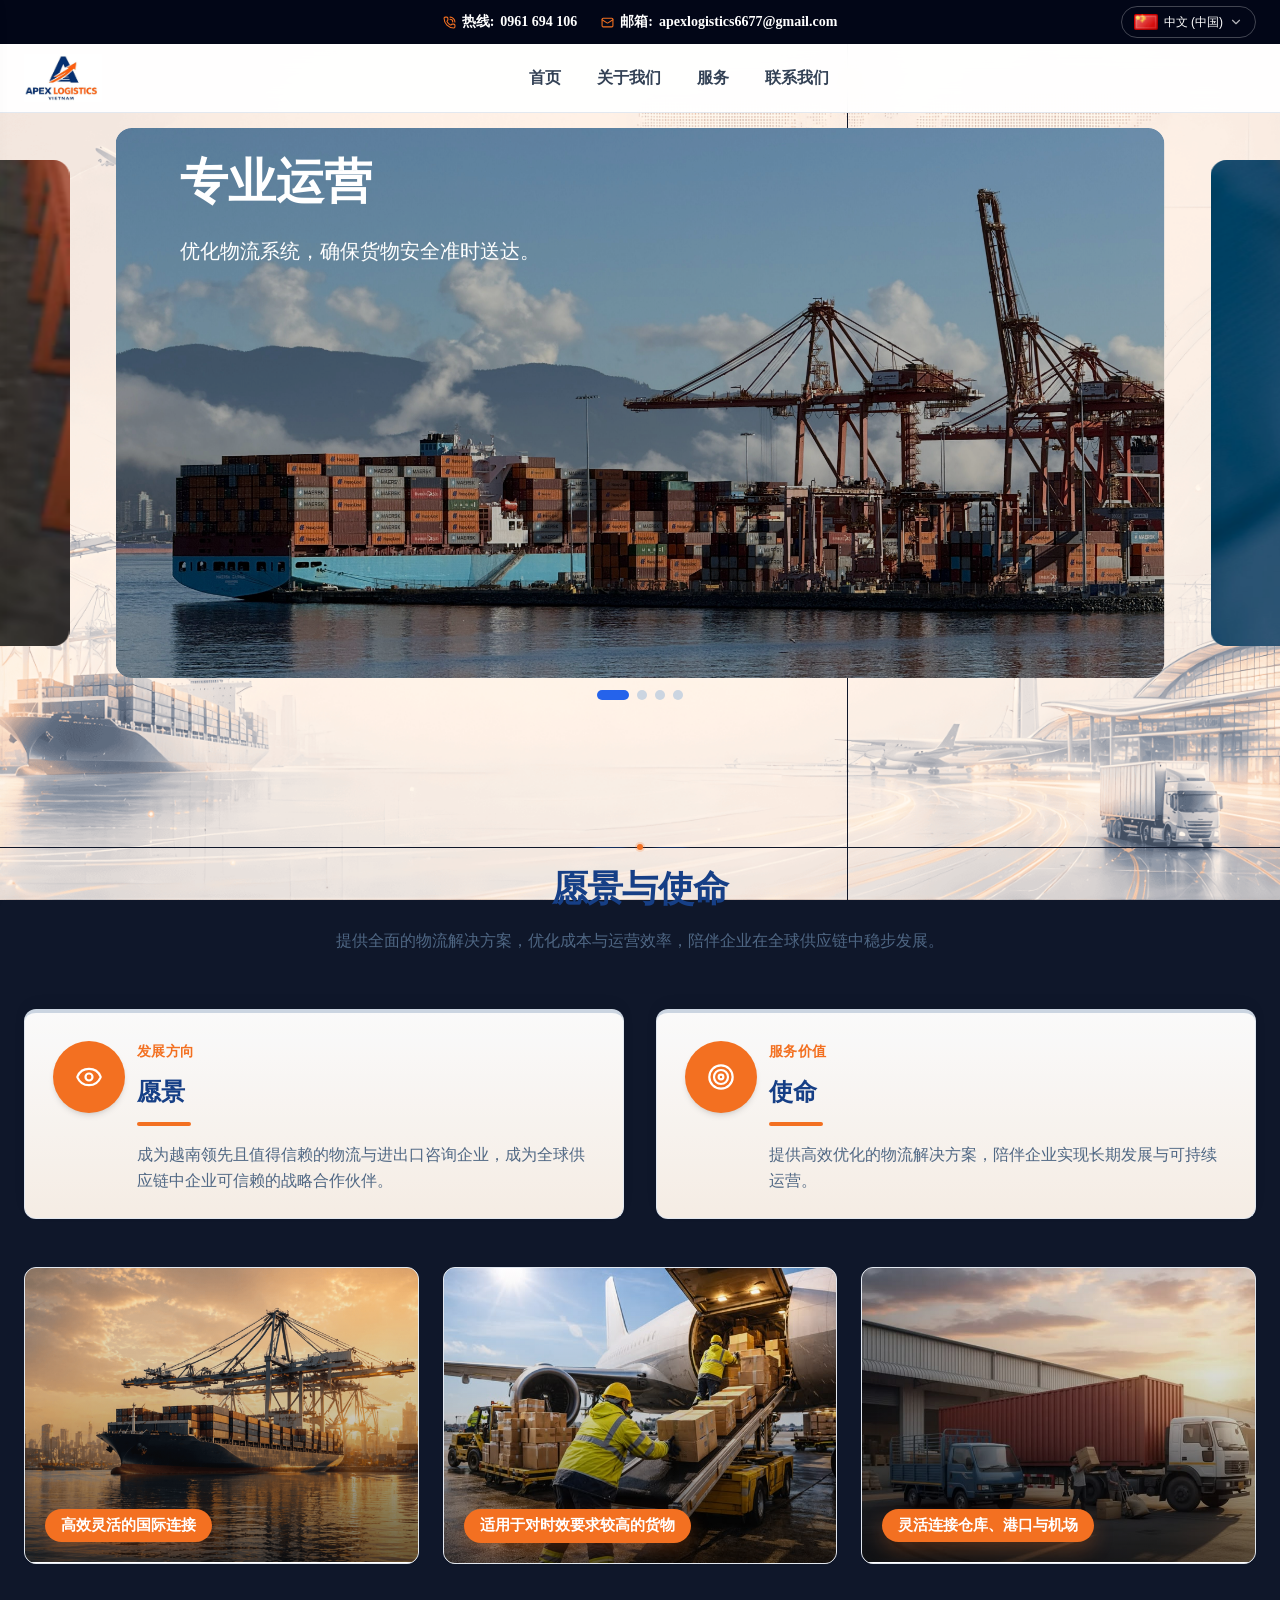
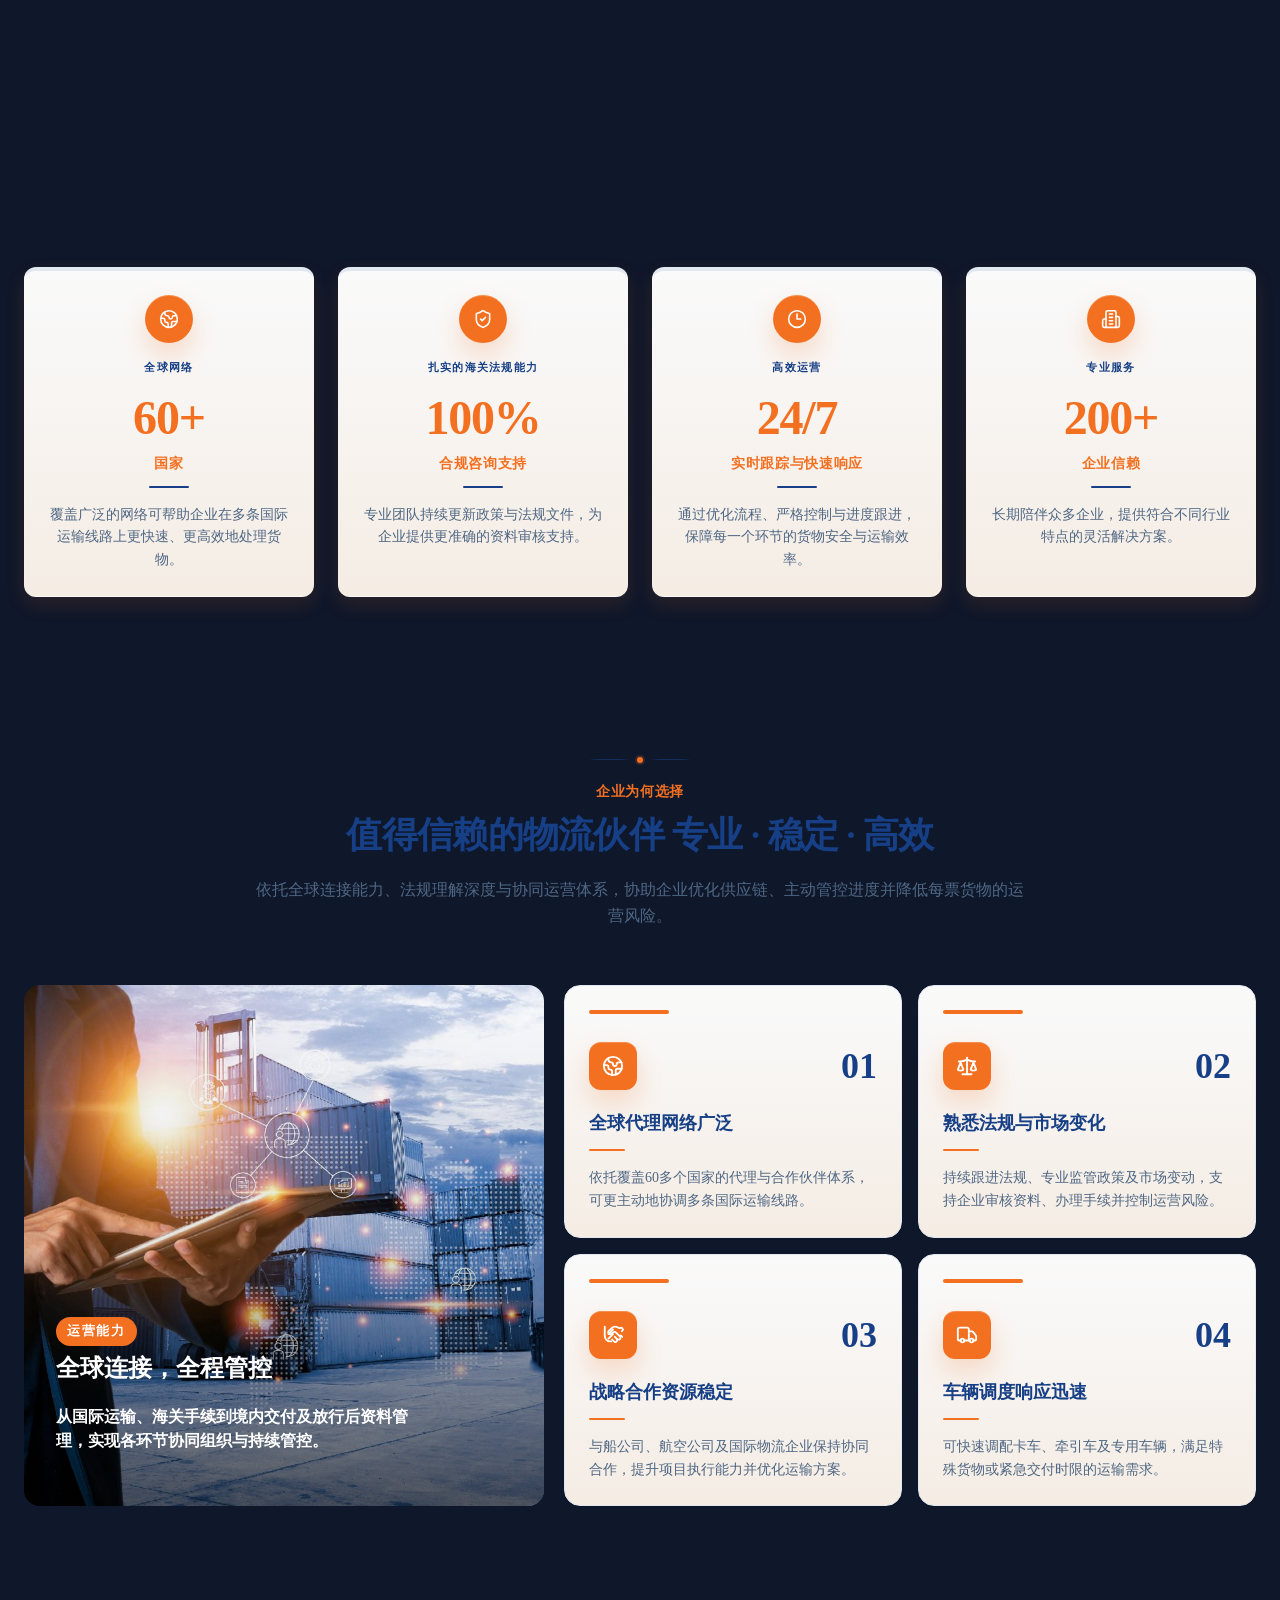
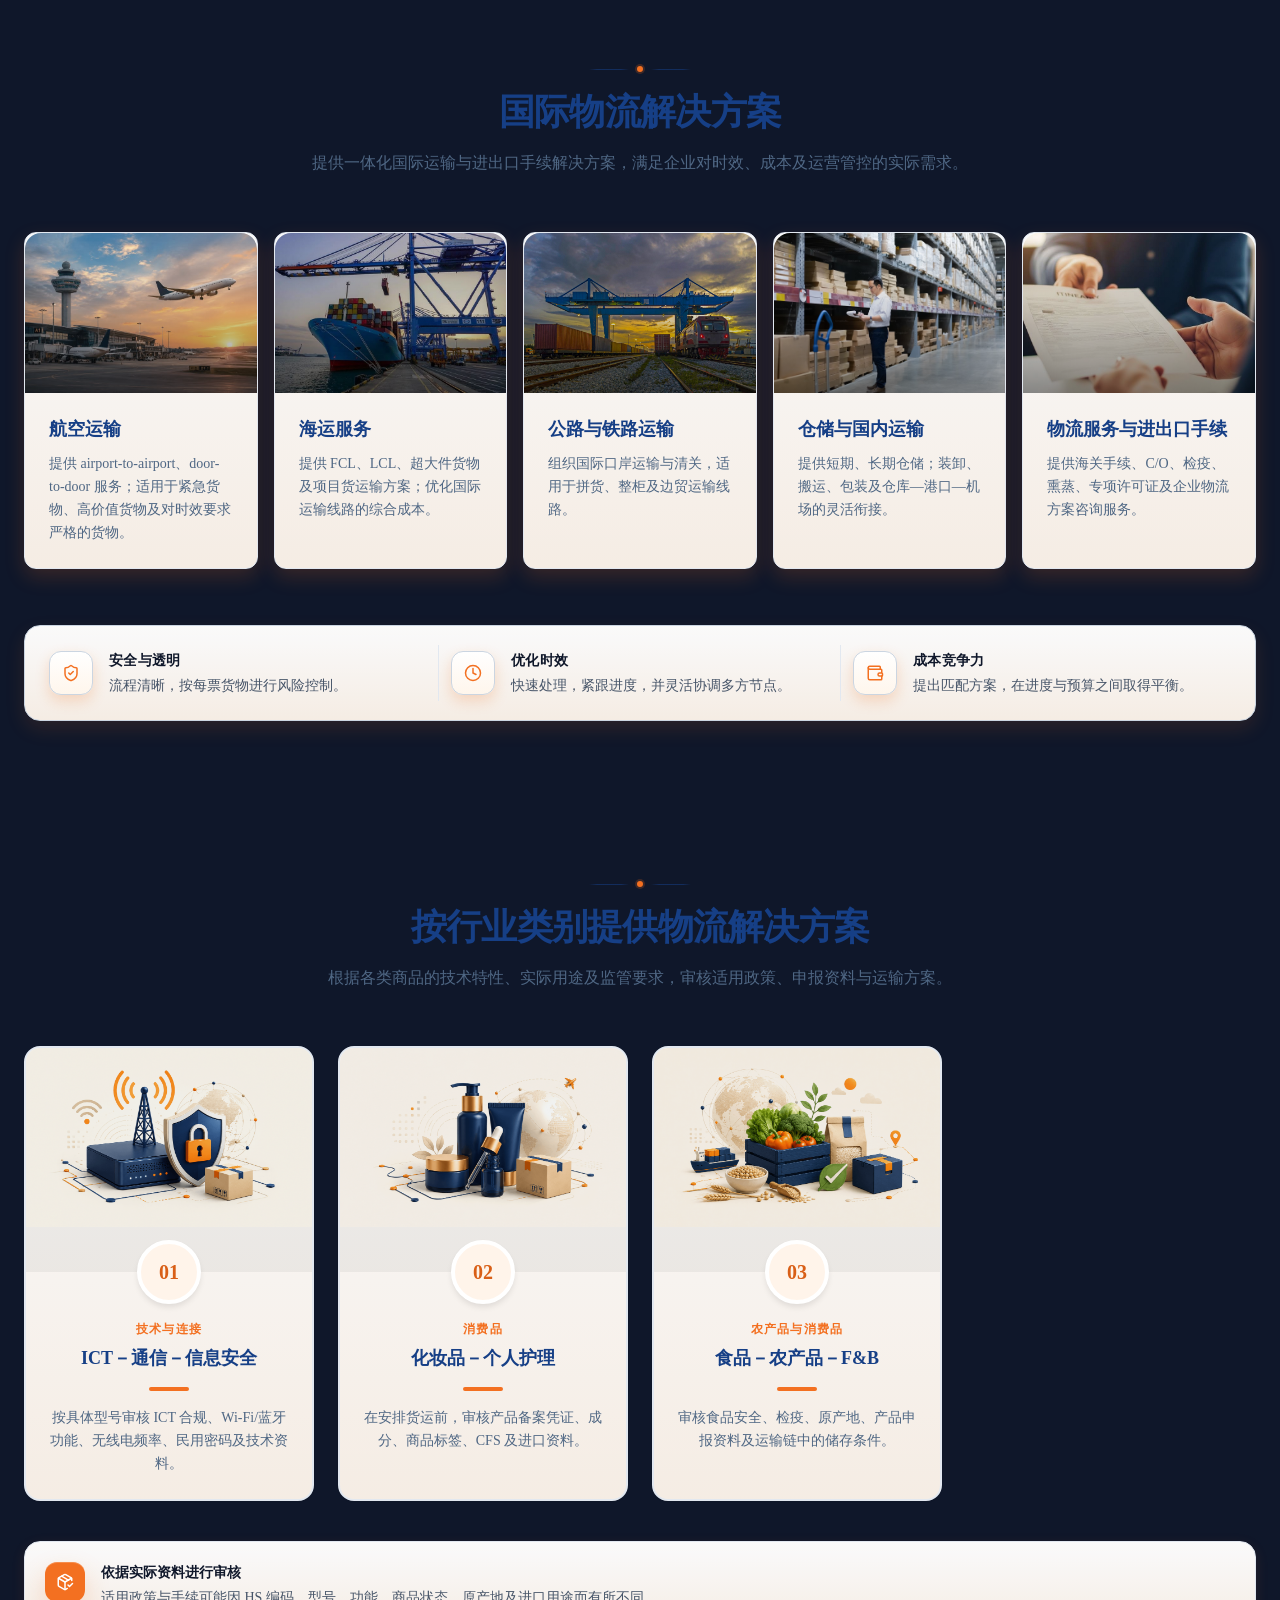
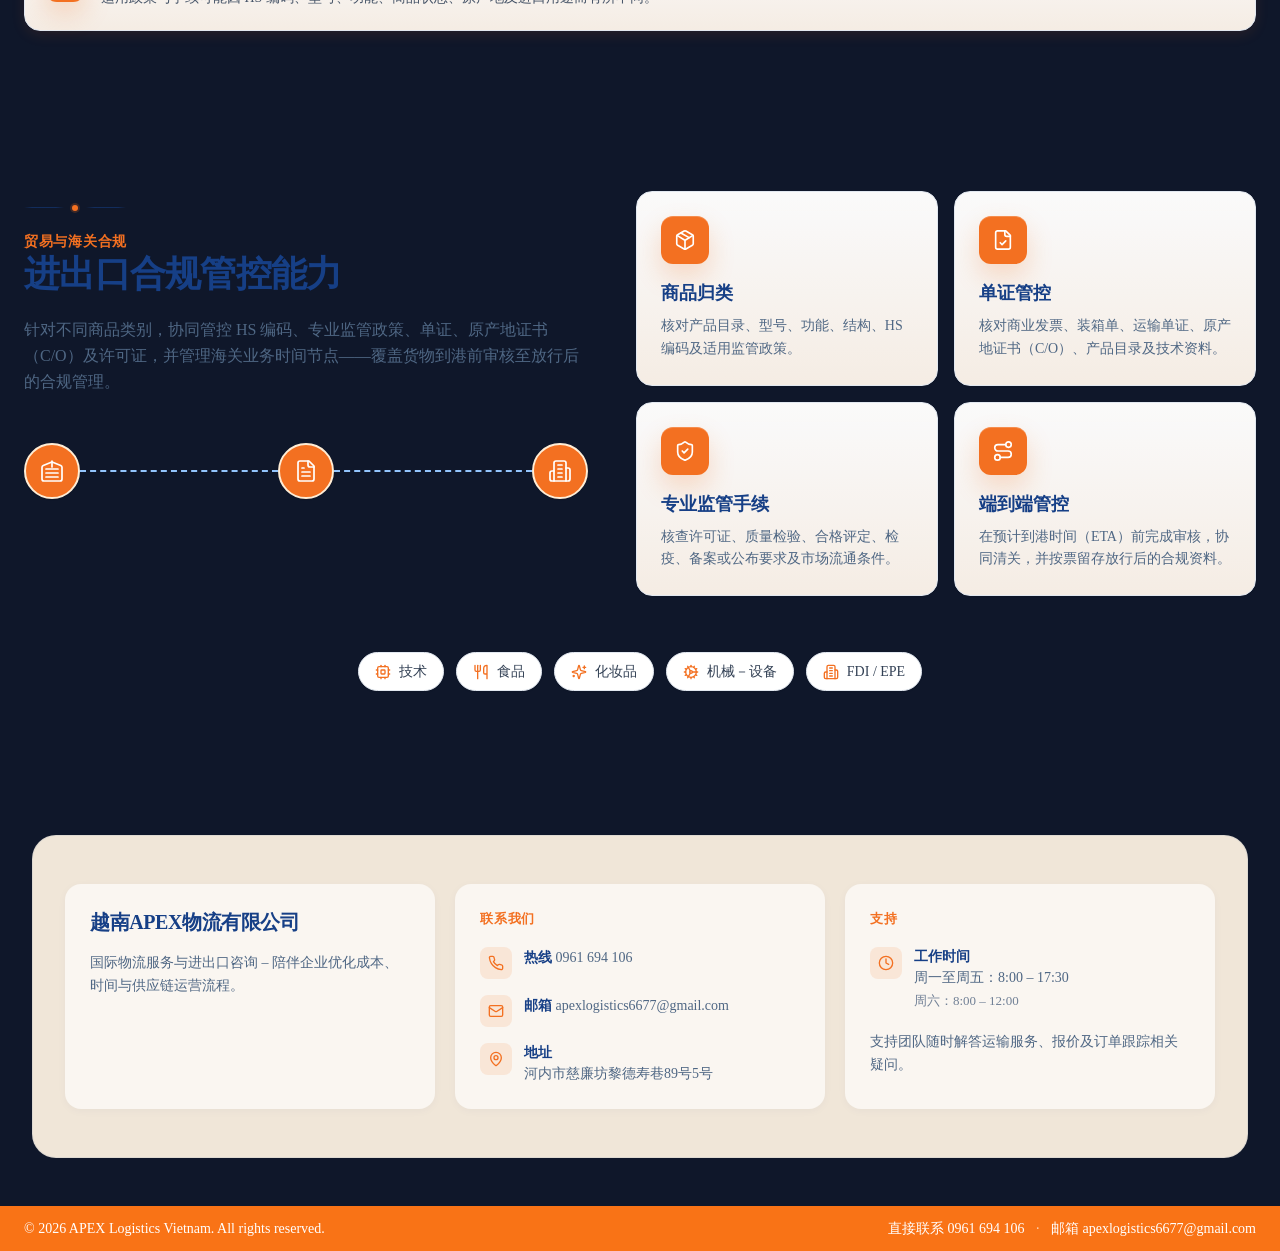
==== zh/index.html @ d86d6b58 "Initial landing page" ====
<!DOCTYPE html>
<html lang="zh-CN">
<head>
    <meta charset="UTF-8">
    <meta name="viewport" content="width=device-width, initial-scale=1.0">

    <title>APEX LOGISTICS VIETNAM – 物流服务与进出口咨询</title>

    <meta name="description" content="APEX LOGISTICS – 越南APEX物流有限公司提供物流解决方案、咨询与支持服务">

    <meta name="robots" content="index, follow" />

    <meta name="keywords" content="APEX LOGISTICS, APEX Logistics Vietnam, 物流公司, 物流服务, 越南物流, 报关服务, 运费咨询, 河内物流">

    <meta name="language" content="Chinese" />
    <meta name="geo.region" content="VN-HN" />

    <!-- URL chính của trang tiếng Trung -->
    <link
        rel="canonical"
        href="https://apexlogvn.com/zh/"
    >

    <link rel="alternate" hreflang="vi" href="https://apexlogvn.com/" />
    <link rel="alternate" hreflang="zh-CN" href="https://apexlogvn.com/zh/" />
    <link rel="alternate" hreflang="x-default" href="https://apexlogvn.com/" />
    

    <meta property="og:type" content="website" />
    <meta property="og:locale" content="zh_CN" />
    <meta property="og:site_name" content="APEX LOGISTICS" />
    <meta property="og:title" content="APEX LOGISTICS | 越南物流公司" />
    <meta property="og:description" content="APEX LOGISTICS – 为企业提供物流解决方案与服务。" />
    <meta
        property="og:url"
        content="https://apexlogvn.com/zh/"
    >

    <meta name="author" content="越南APEX物流有限公司" />

    <link rel="icon" type="image/png" sizes="32x32" href="../images/favicon-32x32.png" />

    <link rel="stylesheet" href="../css/style.css">
    <link rel="stylesheet" href="../css/header.css">
    <link rel="stylesheet" href="../css/banner.css">
    <link rel="stylesheet" href="../css/vision-mission.css">
    <link rel="stylesheet" href="../css/stats.css">
    <link rel="stylesheet" href="../css/about.css">
    <link rel="stylesheet" href="../css/services.css">
    <link rel="stylesheet" href="../css/industries.css">
    <link rel="stylesheet" href="../css/compliance.css">
    <link rel="stylesheet" href="../css/contact.css">
    <link rel="stylesheet" href="../css/footer.css">
</head>

<body>
    <header id="site-header">
        <!-- Top bar -->
        <div class="topbar">
            <div class="container topbar-inner">
                <div class="contact-info">
                    <!-- Hotline -->
                    <p class="contact-item">
                        <svg xmlns="http://www.w3.org/2000/svg" width="24" height="24" viewBox="0 0 24 24" fill="none" stroke="currentColor" stroke-width="2" stroke-linecap="round" stroke-linejoin="round" class="lucide lucide-phone-call"><path d="M13 2a9 9 0 0 1 9 9"/><path d="M13 6a5 5 0 0 1 5 5"/><path d="M13.832 16.568a1 1 0 0 0 1.213-.303l.355-.465A2 2 0 0 1 17 15h3a2 2 0 0 1 2 2v3a2 2 0 0 1-2 2A18 18 0 0 1 2 4a2 2 0 0 1 2-2h3a2 2 0 0 1 2 2v3a2 2 0 0 1-.8 1.6l-.468.351a1 1 0 0 0-.292 1.233 14 14 0 0 0 6.392 6.384"/></svg>
                        <span class="contact-label">热线:</span>
                        <span class="contact-label">0961 694 106</span>
                    </p>

                    <!-- Email -->
                    <p class="contact-item">
                        <svg xmlns="http://www.w3.org/2000/svg" width="24" height="24" viewBox="0 0 24 24" fill="none" stroke="currentColor" stroke-width="2" stroke-linecap="round" stroke-linejoin="round" class="lucide lucide-mail"><path d="m22 7-8.991 5.727a2 2 0 0 1-2.009 0L2 7"/><rect x="2" y="4" width="20" height="16" rx="2"/></svg>
                        <span class="contact-label">邮箱:</span>
                        <span class="contact-label">apexlogistics6677@gmail.com</span>
                    </p>
                </div>

                <!-- Language switch dropdown -->
                <div class="language-dropdown" id="languageDropdown">
                    <button type="button" class="language-trigger" id="languageTrigger" aria-label="选择语言" aria-haspopup="listbox" aria-expanded="false">
                        <img src="../images/icons/cn.png" alt="中文 (中国)" class="language-flag" id="currentLanguageFlag">
                        <span class="language-current-label" id="currentLanguageLabel">中文 (中国)</span>
                        <svg xmlns="http://www.w3.org/2000/svg" width="24" height="24" viewBox="0 0 24 24" fill="none" stroke="currentColor" stroke-width="2" stroke-linecap="round" stroke-linejoin="round" class="lucide lucide-chevron-down"><path d="m6 9 6 6 6-6"/></svg>
                    </button>

                    <div class="language-menu" id="languageMenu" role="listbox" aria-label="语言列表">
                        <!-- Vietnamese -->
                        <button type="button" class="language-option" data-language="vi" data-label="Tiếng Việt" data-flag="../images/icons/vn.png" role="option" aria-selected="false" onclick="window.location.href='../'">
                            <img src="../images/icons/vn.png" alt="Tiếng Việt" class="language-flag">
                            <span class="language-option-label">Tiếng Việt</span>
                            <svg class="language-check" xmlns="http://www.w3.org/2000/svg" width="24" height="24" viewBox="0 0 24 24" fill="none" stroke="currentColor" stroke-width="2" stroke-linecap="round" stroke-linejoin="round" class="lucide lucide-check"><path d="M20 6 9 17l-5-5"/></svg>
                        </button>

                        <!-- Chinese -->
                        <button type="button" class="language-option active" data-language="zh" data-label="中文 (中国)" data-flag="../images/icons/cn.png" role="option" aria-selected="true">
                            <img src="../images/icons/cn.png" alt="中文 (中国)" class="language-flag">
                            <span class="language-option-label">中文 (中国)</span>
                            <svg class="language-check" xmlns="http://www.w3.org/2000/svg" width="24" height="24" viewBox="0 0 24 24" fill="none" stroke="currentColor" stroke-width="2" stroke-linecap="round" stroke-linejoin="round" class="lucide lucide-check"><path d="M20 6 9 17l-5-5"/></svg>
                        </button>
                    </div>
                </div>
            </div>
        </div>

        <!-- Navbar -->
        <div class="navbar">
            <div class="container navbar-inner">
                <div class="logo-wrap">
                    <a href="#home" class="site-logo" title="越南APEX物流有限公司" rel="home" aria-label="APEX Logistics Vietnam 首页">
                        <img src="../images/logo.jpg" alt="APEX Logistics Vietnam" class="site-logo-img" width="160" height="48" />
                    </a>
                </div>

                <button class="mobile-menu-button" id="mobileMenuButton" type="button" aria-label="打开菜单" aria-expanded="false" aria-controls="mobileMenu">
                    <span class="menu-icon is-visible">
                        <svg xmlns="http://www.w3.org/2000/svg" width="24" height="24" viewBox="0 0 24 24" fill="none" stroke="currentColor" stroke-width="2" stroke-linecap="round" stroke-linejoin="round" class="lucide lucide-menu"><path d="M4 5h16"/><path d="M4 12h16"/><path d="M4 19h16"/></svg>
                    </span>
                    <span class="close-icon">
                        <svg xmlns="http://www.w3.org/2000/svg" width="24" height="24" viewBox="0 0 24 24" fill="none" stroke="currentColor" stroke-width="2" stroke-linecap="round" stroke-linejoin="round" class="lucide lucide-x"><path d="M18 6 6 18"/><path d="m6 6 12 12"/></svg>
                    </span>
                </button>

                <nav class="desktop-nav">
                    <a href="#banner">首页</a>
                    <a href="#about">关于我们</a>
                    <a href="#services">服务</a>
                    <a href="#contact">联系我们</a>
                </nav>
            </div>
        </div>

        <!-- Mobile menu -->
        <aside id="mobileMenu" class="mobile-menu" aria-label="导航菜单">
            <div class="mobile-menu-header">
                <h2>越南APEX物流有限公司</h2>
            </div>
            <nav class="mobile-navigation" aria-label="主导航">
                <a href="#home" class="mobile-nav-link active"><span>首页</span></a>
                <a href="#about" class="mobile-nav-link"><span>关于我们</span></a>
                <a href="#services" class="mobile-nav-link"><span>服务</span></a>
                <a href="#contact" class="mobile-nav-link"><span>联系我们</span></a>
            </nav>
            <div class="mobile-menu-email">
                <p>
                    <svg xmlns="http://www.w3.org/2000/svg" width="24" height="24" viewBox="0 0 24 24" fill="none" stroke="currentColor" stroke-width="2" stroke-linecap="round" stroke-linejoin="round" class="lucide lucide-mail"><path d="m22 7-8.991 5.727a2 2 0 0 1-2.009 0L2 7"/><rect x="2" y="4" width="20" height="16" rx="2"/></svg>
                </p>
                <span>邮箱: </span>
                <span>apexlogistics6677@gmail.com</span>
            </div>
        </aside>
        <div id="mobileMenuBackdrop" class="mobile-menu-backdrop" aria-hidden="true"></div>
    </header>

    <main>
        <!-- Banner -->
        <section id="banner" class="banner" aria-label="主横幅">
            <div class="banner__mobile">
                <div class="banner__mobile-track">
                    <div class="banner__mobile-slide is-active" data-index="0">
                        <img src="../images/banner-1.jpg" alt="专业运营" width="1600" height="900" loading="eager" decoding="async" draggable="false" />
                        <div class="banner__overlay"></div>
                        <div class="banner__content">
                            <h1>专业运营</h1>
                            <p>优化物流系统，确保货物安全准时送达。</p>
                        </div>
                    </div>
                    <div class="banner__mobile-slide" data-index="1">
                        <img src="../images/banner-2.jpg" alt="高精度" width="1600" height="900" loading="lazy" decoding="async" draggable="false" />
                        <div class="banner__overlay"></div>
                        <div class="banner__content">
                            <h1>高精度</h1>
                            <p>实时跟踪，严格控制每个环节，最大限度减少差错。</p>
                        </div>
                    </div>
                    <div class="banner__mobile-slide" data-index="2">
                        <img src="../images/banner-3.jpg" alt="高效协同" width="1600" height="900" loading="lazy" decoding="async" draggable="false" />
                        <div class="banner__overlay"></div>
                        <div class="banner__content">
                            <h1>高效协同</h1>
                            <p>全球各部门、合作伙伴与客户无缝连接。</p>
                        </div>
                    </div>
                    <div class="banner__mobile-slide" data-index="3">
                        <img src="../images/banner-4.png" alt="值得信赖的合作伙伴" width="1600" height="900" loading="lazy" decoding="async" draggable="false" />
                        <div class="banner__overlay"></div>
                        <div class="banner__content">
                            <h1>值得信赖的合作伙伴</h1>
                            <p>以透明和服务质量为基础，建立长期合作关系。</p>
                        </div>
                    </div>
                </div>
            </div>

            <div class="banner__desktop">
                <div class="banner__desktop-track" id="bannerDesktopTrack">
                    <div class="banner__desktop-slide" data-index="0">
                        <div class="banner__desktop-inner">
                            <div class="banner__desktop-img-wrap">
                                <img src="../images/banner-1.jpg" alt="专业运营" width="1600" height="900" loading="eager" decoding="async" draggable="false" />
                            </div>
                            <div class="banner__desktop-overlay"></div>
                            <div class="banner__desktop-content">
                                <h1>专业运营</h1>
                                <p>优化物流系统，确保货物安全准时送达。</p>
                            </div>
                        </div>
                    </div>
                    <div class="banner__desktop-slide" data-index="1">
                        <div class="banner__desktop-inner">
                            <div class="banner__desktop-img-wrap">
                                <img src="../images/banner-2.jpg" alt="高精度" width="1600" height="900" loading="lazy" decoding="async" draggable="false" />
                            </div>
                            <div class="banner__desktop-overlay"></div>
                            <div class="banner__desktop-content">
                                <h1>高精度</h1>
                                <p>实时跟踪，严格控制每个环节，最大限度减少差错。</p>
                            </div>
                        </div>
                    </div>
                    <div class="banner__desktop-slide" data-index="2">
                        <div class="banner__desktop-inner">
                            <div class="banner__desktop-img-wrap">
                                <img src="../images/banner-3.jpg" alt="高效协同" width="1600" height="900" loading="lazy" decoding="async" draggable="false" />
                            </div>
                            <div class="banner__desktop-overlay"></div>
                            <div class="banner__desktop-content">
                                <h1>高效协同</h1>
                                <p>全球各部门、合作伙伴与客户无缝连接。</p>
                            </div>
                        </div>
                    </div>
                    <div class="banner__desktop-slide" data-index="3">
                        <div class="banner__desktop-inner">
                            <div class="banner__desktop-img-wrap">
                                <img src="../images/banner-4.png" alt="值得信赖的合作伙伴" width="1600" height="900" loading="lazy" decoding="async" draggable="false" />
                            </div>
                            <div class="banner__desktop-overlay"></div>
                            <div class="banner__desktop-content">
                                <h1>值得信赖的合作伙伴</h1>
                                <p>以透明和服务质量为基础，建立长期合作关系。</p>
                            </div>
                        </div>
                    </div>
                </div>
            </div>

            <div class="banner__dots" role="tablist" aria-label="幻灯片导航">
                <button type="button" class="banner__dot is-active" data-index="0" aria-label="Slide 1" aria-selected="true"></button>
                <button type="button" class="banner__dot" data-index="1" aria-label="Slide 2" aria-selected="false"></button>
                <button type="button" class="banner__dot" data-index="2" aria-label="Slide 3" aria-selected="false"></button>
                <button type="button" class="banner__dot" data-index="3" aria-label="Slide 4" aria-selected="false"></button>
            </div>
        </section>

        <!-- Vision & Mission -->
        <section id="vision-mission" class="vm-section">
            <div class="vm-container">
                <div class="vm-title-block" data-animate>
                    <div class="apex-ornament apex-ornament--sm" aria-hidden="true"><span></span><i></i><span></span></div>
                    <h2 class="vm-title">愿景与使命</h2>
                    <p class="vm-description">提供全面的物流解决方案，优化成本与运营效率，陪伴企业在全球供应链中稳步发展。</p>
                </div>

                <div class="vm-cards-grid">
                    <div class="vm-card-wrapper" data-animate data-delay="0">
                        <div class="vm-card">
                            <div class="vm-icon">
                                <svg xmlns="http://www.w3.org/2000/svg" width="28" height="28" viewBox="0 0 24 24" fill="none" stroke="currentColor" stroke-width="1.9" stroke-linecap="round" stroke-linejoin="round">
                                    <path d="M2.062 12.348a1 1 0 0 1 0-.696 10.75 10.75 0 0 1 19.876 0 1 1 0 0 1 0 .696 10.75 10.75 0 0 1-19.876 0"/>
                                    <circle cx="12" cy="12" r="3"/>
                                </svg>
                            </div>
                            <div class="vm-card-content">
                                <div class="vm-eyebrow">发展方向</div>
                                <h3 class="vm-card-title">愿景</h3>
                                <span class="vm-underline"></span>
                                <p class="vm-card-text">成为越南领先且值得信赖的物流与进出口咨询企业，成为全球供应链中企业可信赖的战略合作伙伴。</p>
                            </div>
                        </div>
                    </div>
                    <div class="vm-card-wrapper" data-animate data-delay="1">
                        <div class="vm-card">
                            <div class="vm-icon">
                                <svg xmlns="http://www.w3.org/2000/svg" width="28" height="28" viewBox="0 0 24 24" fill="none" stroke="currentColor" stroke-width="1.9" stroke-linecap="round" stroke-linejoin="round">
                                    <circle cx="12" cy="12" r="10"/>
                                    <circle cx="12" cy="12" r="6"/>
                                    <circle cx="12" cy="12" r="2"/>
                                </svg>
                            </div>
                            <div class="vm-card-content">
                                <div class="vm-eyebrow">服务价值</div>
                                <h3 class="vm-card-title">使命</h3>
                                <span class="vm-underline"></span>
                                <p class="vm-card-text">提供高效优化的物流解决方案，陪伴企业实现长期发展与可持续运营。</p>
                            </div>
                        </div>
                    </div>
                </div>

                <div class="vm-images-grid">
                    <div class="vm-image-wrapper" data-animate data-delay="0">
                        <div class="vm-image-card" data-tilt>
                            <div class="vm-image-inner">
                                <img src="../images/tau-container.png" alt="高效灵活的国际连接" loading="lazy" />
                                <div class="vm-image-overlay"></div>
                                <div class="vm-image-caption"><h4>高效灵活的国际连接</h4></div>
                            </div>
                        </div>
                    </div>
                    <div class="vm-image-wrapper" data-animate data-delay="1">
                        <div class="vm-image-card" data-tilt>
                            <div class="vm-image-inner">
                                <img src="../images/hang-khong.jpg" alt="适用于对时效要求较高的货物" loading="lazy" />
                                <div class="vm-image-overlay"></div>
                                <div class="vm-image-caption"><h4>适用于对时效要求较高的货物</h4></div>
                            </div>
                        </div>
                    </div>
                    <div class="vm-image-wrapper" data-animate data-delay="2">
                        <div class="vm-image-card" data-tilt>
                            <div class="vm-image-inner">
                                <img src="../images/kho-hangjpg.jpg" alt="灵活连接仓库、港口与机场" loading="lazy" />
                                <div class="vm-image-overlay"></div>
                                <div class="vm-image-caption"><h4>灵活连接仓库、港口与机场</h4></div>
                            </div>
                        </div>
                    </div>
                </div>
            </div>
        </section>

        <!-- Stats -->
        <section id="stats" class="stats-section">
            <div class="stats-container">
                <div class="stats-title-block" data-animate>
                    <div class="apex-ornament apex-ornament--sm" aria-hidden="true"><span></span><i></i><span></span></div>
                    <h2 class="stats-title">实力与承诺</h2>
                    <div class="stats-title-underline"></div>
                </div>

                <div class="stats-grid">
                    <div class="stats-card-wrapper" data-animate data-delay="0">
                        <div class="stats-card">
                            <div class="stats-card-inner">
                                <div class="stats-icon">
                                    <svg xmlns="http://www.w3.org/2000/svg" width="20" height="20" viewBox="0 0 24 24" fill="none" stroke="currentColor" stroke-width="1.9" stroke-linecap="round" stroke-linejoin="round">
                                        <path d="M21.54 15H17a2 2 0 0 0-2 2v4.54"/>
                                        <path d="M7 3.34V5a3 3 0 0 0 3 3a2 2 0 0 1 2 2c0 1.1.9 2 2 2a2 2 0 0 0 2-2c0-1.1.9-2 2-2h3.17"/>
                                        <path d="M11 21.95V18a2 2 0 0 0-2-2 2 2 0 0 1-2-2v-1a2 2 0 0 0-2-2H2.05"/>
                                        <circle cx="12" cy="12" r="10"/>
                                    </svg>
                                </div>
                                <div class="stats-label">全球网络</div>
                                <div class="stats-value">60+</div>
                                <div class="stats-unit">国家</div>
                                <span class="stats-underline"></span>
                                <p class="stats-desc">覆盖广泛的网络可帮助企业在多条国际运输线路上更快速、更高效地处理货物。</p>
                            </div>
                        </div>
                    </div>
                    <div class="stats-card-wrapper" data-animate data-delay="1">
                        <div class="stats-card">
                            <div class="stats-card-inner">
                                <div class="stats-icon">
                                    <svg xmlns="http://www.w3.org/2000/svg" width="20" height="20" viewBox="0 0 24 24" fill="none" stroke="currentColor" stroke-width="1.9" stroke-linecap="round" stroke-linejoin="round">
                                        <path d="M20 13c0 5-3.5 7.5-7.66 8.95a1 1 0 0 1-.67-.01C7.5 20.5 4 18 4 13V6a1 1 0 0 1 1-1c2 0 4.5-1.2 6.24-2.72a1.17 1.17 0 0 1 1.52 0C14.51 3.81 17 5 19 5a1 1 0 0 1 1 1z"/>
                                        <path d="m9 12 2 2 4-4"/>
                                    </svg>
                                </div>
                                <div class="stats-label">扎实的海关法规能力</div>
                                <div class="stats-value">100%</div>
                                <div class="stats-unit">合规咨询支持</div>
                                <span class="stats-underline"></span>
                                <p class="stats-desc">专业团队持续更新政策与法规文件，为企业提供更准确的资料审核支持。</p>
                            </div>
                        </div>
                    </div>
                    <div class="stats-card-wrapper" data-animate data-delay="2">
                        <div class="stats-card">
                            <div class="stats-card-inner">
                                <div class="stats-icon">
                                    <svg xmlns="http://www.w3.org/2000/svg" width="20" height="20" viewBox="0 0 24 24" fill="none" stroke="currentColor" stroke-width="1.9" stroke-linecap="round" stroke-linejoin="round">
                                        <circle cx="12" cy="12" r="10"/>
                                        <polyline points="12 6 12 12 16.5 12"/>
                                    </svg>
                                </div>
                                <div class="stats-label">高效运营</div>
                                <div class="stats-value">24/7</div>
                                <div class="stats-unit">实时跟踪与快速响应</div>
                                <span class="stats-underline"></span>
                                <p class="stats-desc">通过优化流程、严格控制与进度跟进，保障每一个环节的货物安全与运输效率。</p>
                            </div>
                        </div>
                    </div>
                    <div class="stats-card-wrapper" data-animate data-delay="3">
                        <div class="stats-card">
                            <div class="stats-card-inner">
                                <div class="stats-icon">
                                    <svg xmlns="http://www.w3.org/2000/svg" width="20" height="20" viewBox="0 0 24 24" fill="none" stroke="currentColor" stroke-width="1.9" stroke-linecap="round" stroke-linejoin="round">
                                        <path d="M6 22V4a2 2 0 0 1 2-2h8a2 2 0 0 1 2 2v18Z"/>
                                        <path d="M6 12H4a2 2 0 0 0-2 2v6a2 2 0 0 0 2 2h2"/>
                                        <path d="M18 9h2a2 2 0 0 1 2 2v9a2 2 0 0 1-2 2h-2"/>
                                        <path d="M10 6h4"/>
                                        <path d="M10 10h4"/>
                                        <path d="M10 14h4"/>
                                        <path d="M10 18h4"/>
                                    </svg>
                                </div>
                                <div class="stats-label">专业服务</div>
                                <div class="stats-value">200+</div>
                                <div class="stats-unit">企业信赖</div>
                                <span class="stats-underline"></span>
                                <p class="stats-desc">长期陪伴众多企业，提供符合不同行业特点的灵活解决方案。</p>
                            </div>
                        </div>
                    </div>
                </div>
            </div>
        </section>

        <!-- About -->
        <section id="about" class="about-section">
            <div class="about-container">
                <div class="about-title-block" data-animate>
                    <div class="apex-ornament apex-ornament--sm" aria-hidden="true"><span></span><i></i><span></span></div>
                    <span class="about-eyebrow">企业为何选择</span>
                    <h2 class="about-title">值得信赖的物流伙伴 专业 · 稳定 · 高效</h2>
                    <p class="about-description">依托全球连接能力、法规理解深度与协同运营体系，协助企业优化供应链、主动管控进度并降低每票货物的运营风险。</p>
                </div>

                <div class="about-content">
                    <div class="about-image-wrapper" data-animate>
                        <div class="about-image">
                            <img src="../images/nang-luc.jpg" alt="物流与供应链" loading="lazy" />
                            <div class="about-image-overlay"></div>
                            <div class="about-image-caption">
                                <span class="about-image-label">运营能力</span>
                                <h3 class="about-image-title">全球连接，全程管控</h3>
                                <h4>从国际运输、海关手续到境内交付及放行后资料管理，实现各环节协同组织与持续管控。</h4>
                            </div>
                        </div>
                    </div>

                    <div class="about-features">
                        <div class="about-feature" data-animate data-delay="0">
                            <span class="about-feature-top-line"></span>
                            <div class="about-feature-header">
                                <div class="about-feature-icon">
                                    <svg xmlns="http://www.w3.org/2000/svg" width="22" height="22" viewBox="0 0 24 24" fill="none" stroke="currentColor" stroke-width="2" stroke-linecap="round" stroke-linejoin="round">
                                        <path d="M21.54 15H17a2 2 0 0 0-2 2v4.54"/>
                                        <path d="M7 3.34V5a3 3 0 0 0 3 3a2 2 0 0 1 2 2c0 1.1.9 2 2 2a2 2 0 0 0 2-2c0-1.1.9-2 2-2h3.17"/>
                                        <path d="M11 21.95V18a2 2 0 0 0-2-2 2 2 0 0 1-2-2v-1a2 2 0 0 0-2-2H2.05"/>
                                        <circle cx="12" cy="12" r="10"/>
                                    </svg>
                                </div>
                                <span class="about-feature-number">01</span>
                            </div>
                            <h3 class="about-feature-title">全球代理网络广泛</h3>
                            <span class="about-feature-underline"></span>
                            <p class="about-feature-desc">依托覆盖60多个国家的代理与合作伙伴体系，可更主动地协调多条国际运输线路。</p>
                        </div>
                        <div class="about-feature" data-animate data-delay="1">
                            <span class="about-feature-top-line"></span>
                            <div class="about-feature-header">
                                <div class="about-feature-icon">
                                    <svg xmlns="http://www.w3.org/2000/svg" width="22" height="22" viewBox="0 0 24 24" fill="none" stroke="currentColor" stroke-width="2" stroke-linecap="round" stroke-linejoin="round">
                                        <path d="m16 16 3-8 3 8c-.87.65-1.92 1-3 1s-2.13-.35-3-1Z"/>
                                        <path d="m2 16 3-8 3 8c-.87.65-1.92 1-3 1s-2.13-.35-3-1Z"/>
                                        <path d="M7 21h10"/>
                                        <path d="M12 3v18"/>
                                        <path d="M3 7h2c2 0 5-1 7-2 2 1 5 2 7 2h2"/>
                                    </svg>
                                </div>
                                <span class="about-feature-number">02</span>
                            </div>
                            <h3 class="about-feature-title">熟悉法规与市场变化</h3>
                            <span class="about-feature-underline"></span>
                            <p class="about-feature-desc">持续跟进法规、专业监管政策及市场变动，支持企业审核资料、办理手续并控制运营风险。</p>
                        </div>
                        <div class="about-feature" data-animate data-delay="2">
                            <span class="about-feature-top-line"></span>
                            <div class="about-feature-header">
                                <div class="about-feature-icon">
                                    <svg xmlns="http://www.w3.org/2000/svg" width="22" height="22" viewBox="0 0 24 24" fill="none" stroke="currentColor" stroke-width="2" stroke-linecap="round" stroke-linejoin="round">
                                        <path d="m11 17 2 2a1 1 0 1 0 3-3"/>
                                        <path d="m14 14 2.5 2.5a1 1 0 1 0 3-3l-3.88-3.88a3 3 0 0 0-4.24 0l-.88.88a1 1 0 1 1-3-3l2.81-2.81a5.79 5.79 0 0 1 7.06-.87l.47.28a2 2 0 0 0 1.45.28l1.06-.21a2 2 0 0 1 1.32 3.74"/>
                                        <path d="M20.5 12.5 22 14"/>
                                        <path d="M3 3v10a6 6 0 0 0 6 6h1"/>
                                        <path d="m7 11 5-5"/>
                                        <path d="m7 16 5-5"/>
                                    </svg>
                                </div>
                                <span class="about-feature-number">03</span>
                            </div>
                            <h3 class="about-feature-title">战略合作资源稳定</h3>
                            <span class="about-feature-underline"></span>
                            <p class="about-feature-desc">与船公司、航空公司及国际物流企业保持协同合作，提升项目执行能力并优化运输方案。</p>
                        </div>
                        <div class="about-feature" data-animate data-delay="3">
                            <span class="about-feature-top-line"></span>
                            <div class="about-feature-header">
                                <div class="about-feature-icon">
                                    <svg xmlns="http://www.w3.org/2000/svg" width="22" height="22" viewBox="0 0 24 24" fill="none" stroke="currentColor" stroke-width="2" stroke-linecap="round" stroke-linejoin="round">
                                        <path d="M14 18V6a2 2 0 0 0-2-2H4a2 2 0 0 0-2 2v11a1 1 0 0 0 1 1h2"/>
                                        <path d="M15 18H9"/>
                                        <path d="M19 18h2a1 1 0 0 0 1-1v-3.65a1 1 0 0 0-.22-.624l-3.48-4.35A1 1 0 0 0 17.52 8H14"/>
                                        <circle cx="17" cy="18" r="2"/>
                                        <circle cx="7" cy="18" r="2"/>
                                    </svg>
                                </div>
                                <span class="about-feature-number">04</span>
                            </div>
                            <h3 class="about-feature-title">车辆调度响应迅速</h3>
                            <span class="about-feature-underline"></span>
                            <p class="about-feature-desc">可快速调配卡车、牵引车及专用车辆，满足特殊货物或紧急交付时限的运输需求。</p>
                        </div>
                    </div>
                </div>
            </div>
        </section>

        <!-- Services -->
        <section id="services" class="services-section">
            <div class="services-container">
                <div class="services-header" data-animate>
                    <div class="apex-ornament apex-ornament--sm" aria-hidden="true"><span></span><i></i><span></span></div>
                    <h2 class="services-title">国际物流解决方案</h2>
                    <p class="services-description">提供一体化国际运输与进出口手续解决方案，满足企业对时效、成本及运营管控的实际需求。</p>
                </div>

                <div class="services-grid">
                    <div class="service-card-wrapper" data-animate data-delay="0">
                        <div class="service-card" data-tilt data-max-rotate="12">
                            <div class="service-card-header">
                                <img src="../images/may-bay.jpg" alt="航空运输" class="service-header-img" loading="lazy" />
                                <div class="service-card-header-overlay"></div>
                            </div>
                            <div class="service-card-body">
                                <h3 class="service-card-title">航空运输</h3>
                                <p class="service-card-desc">提供 airport-to-airport、door-to-door 服务；适用于紧急货物、高价值货物及对时效要求严格的货物。</p>
                            </div>
                        </div>
                    </div>
                    <div class="service-card-wrapper" data-animate data-delay="1">
                        <div class="service-card" data-tilt data-max-rotate="12">
                            <div class="service-card-header">
                                <img src="../images/duong-thuy.jpg" alt="海运服务" class="service-header-img" loading="lazy" />
                                <div class="service-card-header-overlay"></div>
                            </div>
                            <div class="service-card-body">
                                <h3 class="service-card-title">海运服务</h3>
                                <p class="service-card-desc">提供 FCL、LCL、超大件货物及项目货运输方案；优化国际运输线路的综合成本。</p>
                            </div>
                        </div>
                    </div>
                    <div class="service-card-wrapper" data-animate data-delay="2">
                        <div class="service-card" data-tilt data-max-rotate="12">
                            <div class="service-card-header">
                                <img src="../images/duong-sat.jpg" alt="公路与铁路运输" class="service-header-img" loading="lazy" />
                                <div class="service-card-header-overlay"></div>
                            </div>
                            <div class="service-card-body">
                                <h3 class="service-card-title">公路与铁路运输</h3>
                                <p class="service-card-desc">组织国际口岸运输与清关，适用于拼货、整柜及边贸运输线路。</p>
                            </div>
                        </div>
                    </div>
                    <div class="service-card-wrapper" data-animate data-delay="3">
                        <div class="service-card" data-tilt data-max-rotate="12">
                            <div class="service-card-header">
                                <img src="../images/van-hanh.png" alt="仓储与国内运输" class="service-header-img" loading="lazy" />
                                <div class="service-card-header-overlay"></div>
                            </div>
                            <div class="service-card-body">
                                <h3 class="service-card-title">仓储与国内运输</h3>
                                <p class="service-card-desc">提供短期、长期仓储；装卸、搬运、包装及仓库—港口—机场的灵活衔接。</p>
                            </div>
                        </div>
                    </div>
                    <div class="service-card-wrapper" data-animate data-delay="4">
                        <div class="service-card" data-tilt data-max-rotate="12">
                            <div class="service-card-header">
                                <img src="../images/tin-cay.jpg" alt="物流服务与进出口手续" class="service-header-img" loading="lazy" />
                                <div class="service-card-header-overlay"></div>
                            </div>
                            <div class="service-card-body">
                                <h3 class="service-card-title">物流服务与进出口手续</h3>
                                <p class="service-card-desc">提供海关手续、C/O、检疫、熏蒸、专项许可证及企业物流方案咨询服务。</p>
                            </div>
                        </div>
                    </div>
                </div>

                <div class="services-highlights">
                    <div class="services-highlight">
                        <div class="services-highlight-icon">
                            <svg xmlns="http://www.w3.org/2000/svg" width="18" height="18" viewBox="0 0 24 24" fill="none" stroke="currentColor" stroke-width="2" stroke-linecap="round" stroke-linejoin="round">
                                <path d="M20 13c0 5-3.5 7.5-7.66 8.95a1 1 0 0 1-.67-.01C7.5 20.5 4 18 4 13V6a1 1 0 0 1 1-1c2 0 4.5-1.2 6.24-2.72a1.17 1.17 0 0 1 1.52 0C14.51 3.81 17 5 19 5a1 1 0 0 1 1 1z"/>
                                <path d="m9 12 2 2 4-4"/>
                            </svg>
                        </div>
                        <div>
                            <h4 class="services-highlight-title">安全与透明</h4>
                            <p class="services-highlight-desc">流程清晰，按每票货物进行风险控制。</p>
                        </div>
                    </div>
                    <div class="services-highlight">
                        <div class="services-highlight-icon">
                            <svg xmlns="http://www.w3.org/2000/svg" width="18" height="18" viewBox="0 0 24 24" fill="none" stroke="currentColor" stroke-width="2" stroke-linecap="round" stroke-linejoin="round">
                                <circle cx="12" cy="12" r="10"/>
                                <polyline points="12 6 12 12 16 14"/>
                            </svg>
                        </div>
                        <div>
                            <h4 class="services-highlight-title">优化时效</h4>
                            <p class="services-highlight-desc">快速处理，紧跟进度，并灵活协调多方节点。</p>
                        </div>
                    </div>
                    <div class="services-highlight">
                        <div class="services-highlight-icon">
                            <svg xmlns="http://www.w3.org/2000/svg" width="18" height="18" viewBox="0 0 24 24" fill="none" stroke="currentColor" stroke-width="2" stroke-linecap="round" stroke-linejoin="round">
                                <path d="M19 7V4a1 1 0 0 0-1-1H5a2 2 0 0 0 0 4h15a1 1 0 0 1 1 1v4h-3a2 2 0 0 0 0 4h3a1 1 0 0 0 1-1v-2a1 1 0 0 0-1-1"/>
                                <path d="M3 5v14a2 2 0 0 0 2 2h15a1 1 0 0 0 1-1v-4"/>
                            </svg>
                        </div>
                        <div>
                            <h4 class="services-highlight-title">成本竞争力</h4>
                            <p class="services-highlight-desc">提出匹配方案，在进度与预算之间取得平衡。</p>
                        </div>
                    </div>
                </div>
            </div>
        </section>

        <!-- Industries -->
        <section id="industries" class="industries-section">
            <div class="industries-container">
                <div class="industries-header" data-animate>
                    <div class="apex-ornament apex-ornament--sm" aria-hidden="true"><span></span><i></i><span></span></div>
                    <h2 class="industries-title">按行业类别提供物流解决方案</h2>
                    <p class="industries-description">根据各类商品的技术特性、实际用途及监管要求，审核适用政策、申报资料与运输方案。</p>
                </div>

                <div class="industries-grid">
                    <div class="industry-card-wrapper" data-animate data-delay="0">
                        <div class="industry-card">
                            <div class="industry-card-header">
                                <img src="../images/dien-tu.png" alt="ICT－通信" class="industry-header-img" loading="lazy" />
                                <div class="industry-card-header-overlay"></div>
                            </div>
                            <span class="industry-number">01</span>
                            <div class="industry-card-body">
                                <p class="industry-category">技术与连接</p>
                                <h3 class="industry-card-title">ICT－通信－信息安全</h3>
                                <div class="industry-underline-wrap"><span class="industry-underline"></span></div>
                                <p class="industry-card-desc">按具体型号审核 ICT 合规、Wi-Fi/蓝牙功能、无线电频率、民用密码及技术资料。</p>
                            </div>
                        </div>
                    </div>
                    <div class="industry-card-wrapper" data-animate data-delay="1">
                        <div class="industry-card">
                            <div class="industry-card-header">
                                <img src="../images/my-pham.png" alt="化妆品" class="industry-header-img" loading="lazy" />
                                <div class="industry-card-header-overlay"></div>
                            </div>
                            <span class="industry-number">02</span>
                            <div class="industry-card-body">
                                <p class="industry-category">消费品</p>
                                <h3 class="industry-card-title">化妆品－个人护理</h3>
                                <div class="industry-underline-wrap"><span class="industry-underline"></span></div>
                                <p class="industry-card-desc">在安排货运前，审核产品备案凭证、成分、商品标签、CFS 及进口资料。</p>
                            </div>
                        </div>
                    </div>
                    <div class="industry-card-wrapper" data-animate data-delay="2">
                        <div class="industry-card">
                            <div class="industry-card-header">
                                <img src="../images/rau-cu.png" alt="食品－农产品" class="industry-header-img" loading="lazy" />
                                <div class="industry-card-header-overlay"></div>
                            </div>
                            <span class="industry-number">03</span>
                            <div class="industry-card-body">
                                <p class="industry-category">农产品与消费品</p>
                                <h3 class="industry-card-title">食品－农产品－F&B</h3>
                                <div class="industry-underline-wrap"><span class="industry-underline"></span></div>
                                <p class="industry-card-desc">审核食品安全、检疫、原产地、产品申报资料及运输链中的储存条件。</p>
                            </div>
                        </div>
                    </div>
                    <div class="industry-card-wrapper" data-animate data-delay="3">
                        <div class="industry-card">
                            <div class="industry-card-header">
                                <img src="../images/may-moc.png" alt="机械－工业设备" class="industry-header-img" loading="lazy" />
                                <div class="industry-card-header-overlay"></div>
                            </div>
                            <span class="industry-number">04</span>
                            <div class="industry-card-body">
                                <p class="industry-category">工业与项目物流</p>
                                <h3 class="industry-card-title">机械－工业设备</h3>
                                <div class="industry-underline-wrap"><span class="industry-underline"></span></div>
                                <p class="industry-card-desc">审核 HS 归类、设备状态、检验资料、OOG 运输方案及项目交付进度。</p>
                            </div>
                        </div>
                    </div>
                </div>

                <div class="industries-note">
                    <div class="industries-note-icon">
                        <svg xmlns="http://www.w3.org/2000/svg" width="18" height="18" viewBox="0 0 24 24" fill="none" stroke="currentColor" stroke-width="2" stroke-linecap="round" stroke-linejoin="round">
                            <path d="m16 16 2 2 4-4"/>
                            <path d="M21 10V8a2 2 0 0 0-1-1.73l-7-4a2 2 0 0 0-2 0l-7 4A2 2 0 0 0 3 8v8a2 2 0 0 0 1 1.73l7 4a2 2 0 0 0 2 0l2-1.14"/>
                            <path d="m7.5 4.27 9 5.15"/>
                            <polyline points="3.29 7 12 12 20.71 7"/>
                            <line x1="12" x2="12" y1="22" y2="12"/>
                        </svg>
                    </div>
                    <div>
                        <h4 class="industries-note-title">依据实际资料进行审核</h4>
                        <p class="industries-note-desc">适用政策与手续可能因 HS 编码、型号、功能、商品状态、原产地及进口用途而有所不同。</p>
                    </div>
                </div>
            </div>
        </section>

        <!-- Compliance -->
        <section id="compliance" class="compliance-section">
            <div class="compliance-container">
                <div class="compliance-grid">
                    <div class="compliance-left" data-animate>
                        <div class="apex-ornament apex-ornament--sm compliance-ornament" aria-hidden="true"><span></span><i></i><span></span></div>
                        <div class="compliance-eyebrow">贸易与海关合规</div>
                        <h2 class="compliance-title">进出口合规管控能力</h2>
                        <p class="compliance-description">针对不同商品类别，协同管控 HS 编码、专业监管政策、单证、原产地证书（C/O）及许可证，并管理海关业务时间节点——覆盖货物到港前审核至放行后的合规管理。</p>

                        <div class="compliance-flow">
                            <div class="compliance-flow-node" data-animate-flow data-delay="0">
                                <svg xmlns="http://www.w3.org/2000/svg" width="20" height="20" viewBox="0 0 24 24" fill="none" stroke="currentColor" stroke-width="1.7" stroke-linecap="round" stroke-linejoin="round">
                                    <path d="M22 8.35V20a2 2 0 0 1-2 2H4a2 2 0 0 1-2-2V8.35A2 2 0 0 1 3.26 6.5l8-3.2a2 2 0 0 1 1.48 0l8 3.2A2 2 0 0 1 22 8.35Z"/>
                                    <path d="M6 18h12"/>
                                    <path d="M6 14h12"/>
                                    <path d="M6 10h12"/>
                                    <path d="M12 2v6"/>
                                </svg>
                            </div>
                            <div class="compliance-flow-line" data-animate-line data-delay="0"></div>
                            <div class="compliance-flow-node" data-animate-flow data-delay="1">
                                <svg xmlns="http://www.w3.org/2000/svg" width="20" height="20" viewBox="0 0 24 24" fill="none" stroke="currentColor" stroke-width="1.7" stroke-linecap="round" stroke-linejoin="round">
                                    <path d="M15 2H6a2 2 0 0 0-2 2v16a2 2 0 0 0 2 2h12a2 2 0 0 0 2-2V7Z"/>
                                    <path d="M14 2v4a2 2 0 0 0 2 2h4"/>
                                    <path d="M10 9H8"/>
                                    <path d="M16 13H8"/>
                                    <path d="M16 17H8"/>
                                </svg>
                            </div>
                            <div class="compliance-flow-line" data-animate-line data-delay="1"></div>
                            <div class="compliance-flow-node" data-animate-flow data-delay="2">
                                <svg xmlns="http://www.w3.org/2000/svg" width="20" height="20" viewBox="0 0 24 24" fill="none" stroke="currentColor" stroke-width="1.7" stroke-linecap="round" stroke-linejoin="round">
                                    <path d="M6 22V4a2 2 0 0 1 2-2h8a2 2 0 0 1 2 2v18Z"/>
                                    <path d="M6 12H4a2 2 0 0 0-2 2v6a2 2 0 0 0 2 2h2"/>
                                    <path d="M18 9h2a2 2 0 0 1 2 2v9a2 2 0 0 1-2 2h-2"/>
                                    <path d="M10 6h4"/>
                                    <path d="M10 10h4"/>
                                    <path d="M10 14h4"/>
                                    <path d="M10 18h4"/>
                                </svg>
                            </div>
                        </div>
                    </div>

                    <div class="compliance-cards">
                        <article class="compliance-card" data-animate data-delay="0">
                            <div class="compliance-card-icon">
                                <svg xmlns="http://www.w3.org/2000/svg" width="22" height="22" viewBox="0 0 24 24" fill="none" stroke="currentColor" stroke-width="1.8" stroke-linecap="round" stroke-linejoin="round">
                                    <path d="M11 21.73a2 2 0 0 0 2 0l7-4A2 2 0 0 0 21 16V8a2 2 0 0 0-1-1.73l-7-4a2 2 0 0 0-2 0l-7 4A2 2 0 0 0 3 8v8a2 2 0 0 0 1 1.73z"/>
                                    <path d="M12 22V12"/>
                                    <path d="m3.3 7 7.703 4.734a2 2 0 0 0 1.994 0L20.7 7"/>
                                    <path d="m7.5 4.27 9 5.15"/>
                                </svg>
                            </div>
                            <h3 class="compliance-card-title">商品归类</h3>
                            <p class="compliance-card-desc">核对产品目录、型号、功能、结构、HS 编码及适用监管政策。</p>
                        </article>
                        <article class="compliance-card" data-animate data-delay="1">
                            <div class="compliance-card-icon">
                                <svg xmlns="http://www.w3.org/2000/svg" width="22" height="22" viewBox="0 0 24 24" fill="none" stroke="currentColor" stroke-width="1.8" stroke-linecap="round" stroke-linejoin="round">
                                    <path d="M15 2H6a2 2 0 0 0-2 2v16a2 2 0 0 0 2 2h12a2 2 0 0 0 2-2V7Z"/>
                                    <path d="M14 2v4a2 2 0 0 0 2 2h4"/>
                                    <path d="m9 15 2 2 4-4"/>
                                </svg>
                            </div>
                            <h3 class="compliance-card-title">单证管控</h3>
                            <p class="compliance-card-desc">核对商业发票、装箱单、运输单证、原产地证书（C/O）、产品目录及技术资料。</p>
                        </article>
                        <article class="compliance-card" data-animate data-delay="2">
                            <div class="compliance-card-icon">
                                <svg xmlns="http://www.w3.org/2000/svg" width="22" height="22" viewBox="0 0 24 24" fill="none" stroke="currentColor" stroke-width="1.8" stroke-linecap="round" stroke-linejoin="round">
                                    <path d="M20 13c0 5-3.5 7.5-7.66 8.95a1 1 0 0 1-.67-.01C7.5 20.5 4 18 4 13V6a1 1 0 0 1 1-1c2 0 4.5-1.2 6.24-2.72a1.17 1.17 0 0 1 1.52 0C14.51 3.81 17 5 19 5a1 1 0 0 1 1 1z"/>
                                    <path d="m9 12 2 2 4-4"/>
                                </svg>
                            </div>
                            <h3 class="compliance-card-title">专业监管手续</h3>
                            <p class="compliance-card-desc">核查许可证、质量检验、合格评定、检疫、备案或公布要求及市场流通条件。</p>
                        </article>
                        <article class="compliance-card" data-animate data-delay="3">
                            <div class="compliance-card-icon">
                                <svg xmlns="http://www.w3.org/2000/svg" width="22" height="22" viewBox="0 0 24 24" fill="none" stroke="currentColor" stroke-width="1.8" stroke-linecap="round" stroke-linejoin="round">
                                    <circle cx="6" cy="19" r="3"/>
                                    <path d="M9 19h8.5a3.5 3.5 0 0 0 0-7h-11a3.5 3.5 0 0 1 0-7H15"/>
                                    <circle cx="18" cy="5" r="3"/>
                                </svg>
                            </div>
                            <h3 class="compliance-card-title">端到端管控</h3>
                            <p class="compliance-card-desc">在预计到港时间（ETA）前完成审核，协同清关，并按票留存放行后的合规资料。</p>
                        </article>
                    </div>
                </div>

                <div class="compliance-tags" data-animate>
                    <div class="compliance-tag">
                        <svg xmlns="http://www.w3.org/2000/svg" width="14" height="14" viewBox="0 0 24 24" fill="none" stroke="currentColor" stroke-width="2" stroke-linecap="round" stroke-linejoin="round">
                            <rect width="16" height="16" x="4" y="4" rx="2"/>
                            <rect width="6" height="6" x="9" y="9" rx="1"/>
                            <path d="M15 2v2"/><path d="M15 20v2"/><path d="M2 15h2"/><path d="M2 9h2"/>
                            <path d="M20 15h2"/><path d="M20 9h2"/><path d="M9 2v2"/><path d="M9 20v2"/>
                        </svg>
                        <span>技术</span>
                    </div>
                    <div class="compliance-tag">
                        <svg xmlns="http://www.w3.org/2000/svg" width="14" height="14" viewBox="0 0 24 24" fill="none" stroke="currentColor" stroke-width="2" stroke-linecap="round" stroke-linejoin="round">
                            <path d="M3 2v7c0 1.1.9 2 2 2h4a2 2 0 0 0 2-2V2"/>
                            <path d="M7 2v20"/>
                            <path d="M21 15V2a5 5 0 0 0-5 5v6c0 1.1.9 2 2 2h3Zm0 0v7"/>
                        </svg>
                        <span>食品</span>
                    </div>
                    <div class="compliance-tag">
                        <svg xmlns="http://www.w3.org/2000/svg" width="14" height="14" viewBox="0 0 24 24" fill="none" stroke="currentColor" stroke-width="2" stroke-linecap="round" stroke-linejoin="round">
                            <path d="M9.937 15.5A2 2 0 0 0 8.5 14.063l-6.135-1.582a.5.5 0 0 1 0-.962L8.5 9.936A2 2 0 0 0 9.937 8.5l1.582-6.135a.5.5 0 0 1 .963 0L14.063 8.5A2 2 0 0 0 15.5 9.937l6.135 1.581a.5.5 0 0 1 0 .964L15.5 14.063a2 2 0 0 0-1.437 1.437l-1.582 6.135a.5.5 0 0 1-.963 0z"/>
                            <path d="M20 3v4"/><path d="M22 5h-4"/><path d="M4 17v2"/><path d="M5 18H3"/>
                        </svg>
                        <span>化妆品</span>
                    </div>
                    <div class="compliance-tag">
                        <svg xmlns="http://www.w3.org/2000/svg" width="14" height="14" viewBox="0 0 24 24" fill="none" stroke="currentColor" stroke-width="2" stroke-linecap="round" stroke-linejoin="round">
                            <path d="M12 20a8 8 0 1 0 0-16 8 8 0 0 0 0 16Z"/>
                            <path d="M12 14a2 2 0 1 0 0-4 2 2 0 0 0 0 4Z"/>
                            <path d="M12 2v2"/><path d="M12 22v-2"/><path d="m17 20.66-1-1.73"/><path d="M11 10.27 7 3.34"/>
                            <path d="m20.66 17-1.73-1"/><path d="m3.34 7 1.73 1"/><path d="M14 12h8"/><path d="M2 12h2"/>
                            <path d="m20.66 7-1.73 1"/><path d="m3.34 17 1.73-1"/><path d="m17 3.34-1 1.73"/><path d="m11 13.73-4 6.93"/>
                        </svg>
                        <span>机械－设备</span>
                    </div>
                    <div class="compliance-tag">
                        <svg xmlns="http://www.w3.org/2000/svg" width="14" height="14" viewBox="0 0 24 24" fill="none" stroke="currentColor" stroke-width="2" stroke-linecap="round" stroke-linejoin="round">
                            <path d="M6 22V4a2 2 0 0 1 2-2h8a2 2 0 0 1 2 2v18Z"/>
                            <path d="M6 12H4a2 2 0 0 0-2 2v6a2 2 0 0 0 2 2h2"/>
                            <path d="M18 9h2a2 2 0 0 1 2 2v9a2 2 0 0 1-2 2h-2"/>
                            <path d="M10 6h4"/><path d="M10 10h4"/><path d="M10 14h4"/><path d="M10 18h4"/>
                        </svg>
                        <span>FDI / EPE</span>
                    </div>
                </div>
            </div>
        </section>

        <!-- Contact -->
        <section id="contact" class="contact-section">
            <div class="contact-container">
                <div class="contact-grid">
                    <div class="contact-col contact-col-company">
                        <div class="contact-company">越南APEX物流有限公司</div>
                        <p class="contact-desc">国际物流服务与进出口咨询 – 陪伴企业优化成本、时间与供应链运营流程。</p>
                    </div>

                    <div class="contact-col contact-col-info">
                        <h3 class="contact-heading">联系我们</h3>
                        <div class="contact-list">
                            <div class="contact-item">
                                <span class="contact-icon">
                                    <svg xmlns="http://www.w3.org/2000/svg" width="18" height="18" viewBox="0 0 24 24" fill="none" stroke="currentColor" stroke-width="2" stroke-linecap="round" stroke-linejoin="round">
                                        <path d="M22 16.92v3a2 2 0 0 1-2.18 2 19.79 19.79 0 0 1-8.63-3.07 19.5 19.5 0 0 1-6-6 19.79 19.79 0 0 1-3.07-8.67A2 2 0 0 1 4.11 2h3a2 2 0 0 1 2 1.72 12.84 12.84 0 0 0 .7 2.81 2 2 0 0 1-.45 2.11L8.09 9.91a16 16 0 0 0 6 6l1.27-1.27a2 2 0 0 1 2.11-.45 12.84 12.84 0 0 0 2.81.7A2 2 0 0 1 22 16.92z"/>
                                    </svg>
                                </span>
                                <div>
                                    <span class="contact-label">热线</span>
                                    <span class="contact-value">0961 694 106</span>
                                </div>
                            </div>
                            <div class="contact-item">
                                <span class="contact-icon">
                                    <svg xmlns="http://www.w3.org/2000/svg" width="18" height="18" viewBox="0 0 24 24" fill="none" stroke="currentColor" stroke-width="2" stroke-linecap="round" stroke-linejoin="round">
                                        <rect width="20" height="16" x="2" y="4" rx="2"/>
                                        <path d="m22 7-8.991 5.727a2 2 0 0 1-2.009 0L2 7"/>
                                    </svg>
                                </span>
                                <div>
                                    <span class="contact-label">邮箱</span>
                                    <span class="contact-value">apexlogistics6677@gmail.com</span>
                                </div>
                            </div>
                            <div class="contact-item contact-item-static">
                                <span class="contact-icon">
                                    <svg xmlns="http://www.w3.org/2000/svg" width="18" height="18" viewBox="0 0 24 24" fill="none" stroke="currentColor" stroke-width="2" stroke-linecap="round" stroke-linejoin="round">
                                        <path d="M20 10c0 4.993-5.539 10.193-7.399 11.799a1 1 0 0 1-1.202 0C9.539 20.193 4 14.993 4 10a8 8 0 0 1 16 0"/>
                                        <circle cx="12" cy="10" r="3"/>
                                    </svg>
                                </span>
                                <div>
                                    <div class="contact-label">地址</div>
                                    <div class="contact-value">河内市慈廉坊黎德寿巷89号5号</div>
                                </div>
                            </div>
                        </div>
                    </div>

                    <div class="contact-col contact-col-support">
                        <h3 class="contact-heading">支持</h3>
                        <div class="contact-list">
                            <div class="contact-item contact-item-static">
                                <span class="contact-icon">
                                    <svg xmlns="http://www.w3.org/2000/svg" width="18" height="18" viewBox="0 0 24 24" fill="none" stroke="currentColor" stroke-width="2" stroke-linecap="round" stroke-linejoin="round">
                                        <circle cx="12" cy="12" r="10"/>
                                        <polyline points="12 6 12 12 16 14"/>
                                    </svg>
                                </span>
                                <div>
                                    <div class="contact-label">工作时间</div>
                                    <div class="contact-value">周一至周五：8:00 – 17:30</div>
                                    <div class="contact-value-secondary">周六：8:00 – 12:00</div>
                                </div>
                            </div>
                            <p class="contact-support-desc">支持团队随时解答运输服务、报价及订单跟踪相关疑问。</p>
                        </div>
                    </div>
                </div>
            </div>
        </section>
    </main>

    <footer class="site-footer">
        <div class="footer-container">
            <div class="footer-copyright">
                © <span id="footer-year"></span> APEX Logistics Vietnam. All rights reserved.
            </div>
            <div class="footer-contact">
                直接联系
                <a href="tel:0961694106" class="footer-link">0961 694 106</a>
                <span class="footer-sep">·</span>
                邮箱
                <a href="mailto:apexlogistics6677@gmail.com" class="footer-link">apexlogistics6677@gmail.com</a>
            </div>
        </div>
    </footer>

    <script src="../js/header.js"></script>
    <script src="../js/banner.js"></script>
    <script src="../js/vision-mission.js"></script>
    <script src="../js/stats.js"></script>
    <script src="../js/about.js"></script>
    <script src="../js/services.js"></script>
    <script src="../js/industries.js"></script>
    <script src="../js/compliance.js"></script>
    <script src="../js/footer.js"></script>
</body>
</html>
---- css/style.css ----
/* ===== Global – style.css (APEX Logistics) ===== */

:root {
  --apex-navy: #163f86;
  --apex-navy-dark: #0f2f5d;
  --apex-orange: #f37021;
  --apex-orange-light: #f58a43;
  --apex-orange-deep: #d95f17;
  --apex-muted: #4f6784;
  --apex-text: #1a2b3c;
  --apex-cream: #fff8f1;
  --apex-orange-soft: #fff4ea;
  --apex-line: #eee7df;
  --apex-border: #e2d0bb;

  --apex-gradient: linear-gradient(
    135deg,
    #f58a43 0%,
    #f37021 52%,
    #d95f17 100%
  );

  --apex-card-bg: linear-gradient(
    180deg,
    rgba(255, 255, 255, 0.98) 0%,
    rgba(255, 246, 236, 0.96) 100%
  );

  --apex-icon-bg: #f37021;
  --apex-icon-color: #ffffff;

  --apex-shadow: 0 12px 26px rgba(243, 112, 33, 0.22),
    inset 0 1px 0 rgba(255, 255, 255, 0.2);
  --apex-shadow-soft: 0 8px 20px rgba(243, 112, 33, 0.18);

  --apex-underline: #f37021;
}

*,
*::before,
*::after {
  box-sizing: border-box;
}

html {
  background-color: #0f172a;
}

body {
  margin: 0;
  min-height: 100vh;
  font-family: "Times New Roman", Times, "Noto Serif", serif;
  font-size: 16px;
  line-height: 1.5;
  color: var(--apex-text);
  background-color: #0f172a;
  position: relative;
}



/* Ảnh nền – hoạt động tốt trên cả desktop & mobile */
body::before {
  content: "";
  position: fixed;
  inset: 0;
  z-index: 0;
  background-image: url("/images/wallpaper.png");
  background-size: cover;
  background-position: center center;
  background-repeat: no-repeat;
  pointer-events: none;
}

/* Mobile: chọn vùng ảnh đẹp hơn */
@media (max-width: 768px) {
  body::before {
    background-position: center 40%;   /* thử 20% / 30% / 40% */
    /* hoặc */
    background-position: left center;
  }
}

img {
  max-width: 100%;
  height: auto;
  display: block;
}

a {
  color: inherit;
}

.container {
  width: 100%;
  max-width: 80rem;
  margin-left: auto;
  margin-right: auto;
  padding-left: 1rem;
  padding-right: 1rem;
}

@media (min-width: 640px) {
  .container {
    padding-left: 1.5rem;
    padding-right: 1.5rem;
  }
}

main,
#site-header,
.site-footer,
footer {
  position: relative;
  z-index: 1;
}

.vm-section,
.about-section,
.services-section,
.industries-section,
.compliance-section,
.stats-section {
  background: transparent;
}

.vm-title,
.stats-title,
.about-title,
.services-title,
.industries-title,
.compliance-title {
  color: var(--apex-navy) !important;
  font-weight: 800;
  letter-spacing: -0.02em;
  line-height: 1.2;
  font-family: "Times New Roman", Times, serif;
}

.vm-description,
.about-description,
.services-description,
.industries-description,
.compliance-description,
.stats-desc,
.vm-card-text,
.about-feature-desc,
.service-card-desc,
.industry-card-desc,
.compliance-card-desc {
  color: var(--apex-muted) !important;
  line-height: 1.65;
}

.vm-card-title,
.about-feature-title,
.service-card-title,
.industry-card-title,
.compliance-card-title {
  color: var(--apex-navy) !important;
  font-weight: 700;
}

.vm-eyebrow,
.about-eyebrow,
.compliance-eyebrow,
.stats-label,
.industry-category,
.contact-heading {
  color: var(--apex-orange) !important;
  font-weight: 600;
  letter-spacing: 0.06em;
  text-transform: uppercase;
}

.vm-card,
.stats-card,
.about-feature,
.service-card,
.industry-card,
.compliance-card {
  background: var(--apex-card-bg) !important;
  box-shadow: var(--apex-shadow-soft);
}

.vm-icon,
.stats-icon,
.about-feature-icon,
.compliance-card-icon,
.services-highlight-icon,
.industries-note-icon,
.compliance-flow-node {
  background: var(--apex-icon-bg) !important;
  color: var(--apex-icon-color) !important;
  box-shadow: var(--apex-shadow);
}

.vm-icon svg,
.stats-icon svg,
.about-feature-icon svg,
.compliance-card-icon svg,
.services-highlight-icon svg,
.industries-note-icon svg,
.compliance-flow-node svg {
  stroke: currentColor;
  color: #ffffff;
}

.service-icon-box,
.industry-icon {
  background: rgba(255, 255, 255, 0.2) !important;
  color: #ffffff !important;
  box-shadow: var(--apex-shadow);
}

.service-icon-box svg,
.industry-icon svg {
  stroke: currentColor;
  color: #ffffff;
}

.vm-underline,
.stats-underline,
.about-feature-underline,
.about-feature-top-line,
.industry-underline,
.stats-title-underline {
  background: var(--apex-underline) !important;
}

.sr-only {
  position: absolute;
  width: 1px;
  height: 1px;
  padding: 0;
  margin: -1px;
  overflow: hidden;
  clip: rect(0, 0, 0, 0);
  white-space: nowrap;
  border: 0;
}

body.menu-open {
  overflow: hidden;
}

/* ===== APEX ornament ===== */
.apex-ornament {
  display: flex !important;
  align-items: center;
  justify-content: center;
  gap: 8px;
  margin: 0 auto 1.15rem;
  width: 100%;
}

/* Hai gạch mảnh, fade 2 đầu */
.apex-ornament span {
  display: block !important;
  flex: 0 0 auto;
  width: 56px;
  height: 1px;
  border: none;
  background: linear-gradient(
    90deg,
    transparent,
    var(--apex-navy, #163f86) 20%,
    var(--apex-navy, #163f86) 80%,
    transparent
  );
  opacity: 0.55;
}

/* Chấm tròn cam ở giữa */
.apex-ornament i {
  display: block !important;
  flex-shrink: 0;
  width: 7px;
  height: 7px;
  margin: 0;
  padding: 0;
  border: none;
  border-radius: 50%;
  background: var(--apex-orange, #f37021);
  box-shadow: 0 0 0 3px rgba(243, 112, 33, 0.2);
  transform: none;
  font-style: normal;
  font-size: 0;
  line-height: 0;
}

.apex-ornament--sm span {
  width: 40px;
}

.apex-ornament--sm i {
  width: 6px;
  height: 6px;
  box-shadow: 0 0 0 2px rgba(243, 112, 33, 0.2);
}

@media (max-width: 640px) {
  .apex-ornament span {
    width: 36px;
  }
  .apex-ornament--sm span {
    width: 28px;
  }
}
---- css/header.css ----
/* ===== Header ===== */
#site-header {
  position: fixed;
  top: 0;
  left: 0;
  right: 0;
  z-index: 100;
  width: 100%;
}

/* ---------- Top bar ---------- */
.topbar {
  background: #020617;
  color: #ffffff;
  overflow: visible; /* QUAN TRỌNG: không cắt language dropdown */
  height: 2.5rem;
  transition: height 0.3s ease, opacity 0.3s ease;
  position: relative;
  z-index: 110;
}

@media (min-width: 640px) {
  .topbar {
    height: 2.75rem;
  }
}

.topbar.is-hidden {
  height: 0 !important;
  opacity: 0;
  pointer-events: none;
  overflow: hidden;
}

.topbar-inner {
  position: relative;
  display: flex;
  align-items: center;
  justify-content: center;
  height: 100%;
  max-width: 80rem;
  margin: 0 auto;
  padding: 0 0.75rem;
  font-size: 11px;
}

@media (min-width: 640px) {
  .topbar-inner {
    padding: 0 1.5rem;
    font-size: 0.75rem;
  }
}

.contact-info {
  display: flex;
  align-items: center;
  gap: 0.5rem;
}

@media (min-width: 640px) {
  .contact-info {
    gap: 1.5rem;
  }
}

.topbar .contact-item {
  display: flex;
  align-items: center;
  gap: 0.375rem;
  margin: 0;
  color: #ffffff;
  text-decoration: none;
  transition: color 0.2s ease;
}

.topbar .contact-item:hover {
  color: #fdba74;
}

.topbar .contact-item svg {
  width: 12px;
  height: 12px;
  flex-shrink: 0;
  color: var(--brand-orange-2, #f37021);
}

@media (min-width: 640px) {
  .topbar .contact-item svg {
    width: 13px;
    height: 13px;
  }
}

.topbar .contact-label:first-of-type {
  display: none;
}

@media (min-width: 640px) {
  .topbar .contact-label:first-of-type {
    display: inline;
  }
}

.contact-info .contact-item:nth-child(2) {
  display: none;
}

@media (min-width: 768px) {
  .contact-info .contact-item:nth-child(2) {
    display: flex;
  }
}

/* ---------- Language dropdown ---------- */
.language-dropdown {
  position: absolute;
  right: 0.75rem;
  top: 50%;
  transform: translateY(-50%);
  z-index: 120;
}

@media (min-width: 640px) {
  .language-dropdown {
    right: 1.5rem;
  }
}

.language-trigger {
  display: flex;
  align-items: center;
  gap: 0.375rem;
  height: 2rem;
  padding: 0 0.75rem;
  border-radius: 9999px;
  border: 1px solid rgba(255, 255, 255, 0.25);
  background: transparent;
  color: #ffffff;
  font-size: 0.75rem;
  font-weight: 500;
  cursor: pointer;
  transition: background 0.2s ease;
}

.language-trigger:hover,
.language-trigger[aria-expanded="true"] {
  background: rgba(255, 255, 255, 0.1);
}

.language-flag {
  width: 1.5rem;
  height: 1rem;
  border-radius: 2px;
  object-fit: cover;
}

.language-trigger svg {
  width: 0.875rem;
  height: 0.875rem;
  opacity: 0.7;
  flex-shrink: 0;
}

.language-menu {
  display: none;
  position: absolute;
  right: 0;
  top: calc(100% + 0.5rem);
  width: 10.5rem;
  padding: 0.25rem;
  border: 1px solid #e2e8f0;
  border-radius: 0.5rem;
  background: #ffffff;
  box-shadow: var(--shadow-brand-soft, 0 10px 15px -3px rgba(0, 0, 0, 0.1));
  z-index: 130;
}

.language-menu.is-open {
  display: block;
}

.language-option {
  display: flex;
  align-items: center;
  gap: 0.5rem;
  width: 100%;
  padding: 0.5rem 0.625rem;
  border: none;
  border-radius: 0.375rem;
  background: transparent;
  font-size: 0.875rem;
  color: #334155;
  cursor: pointer;
  text-align: left;
}

.language-option:hover {
  background: #fff7ed;
}

.language-option.active .language-check {
  opacity: 1;
  color: var(--brand-orange-2, #f37021);
}

.language-check {
  width: 1rem;
  height: 1rem;
  margin-left: auto;
  opacity: 0;
  flex-shrink: 0;
}

/* ---------- Navbar ---------- */
.navbar {
  border-bottom: 1px solid #e2e8f0;
  background: rgba(255, 255, 255, 0.95);
  backdrop-filter: blur(12px);
  -webkit-backdrop-filter: blur(12px);
  transition: transform 0.35s ease, opacity 0.35s ease, box-shadow 0.3s ease;
  position: relative;
  z-index: 100;
}

.navbar.is-hidden {
  transform: translateY(-100%);
  opacity: 0;
  pointer-events: none;
}

.navbar.is-sticky {
  box-shadow: 0 4px 6px -1px rgba(0, 0, 0, 0.08);
}

.navbar-inner {
  position: relative;
  display: flex;
  align-items: center;
  justify-content: space-between;
  max-width: 80rem;
  margin: 0 auto;
  height: 3.25rem;
  padding: 0 1rem;
}

@media (min-width: 640px) {
  .navbar-inner {
    height: 4rem;
    padding: 0 1.5rem;
  }
}

@media (min-width: 768px) {
  .navbar-inner {
    height: 68px;
  }
}

.site-logo {
  display: inline-flex;
  align-items: center;
  text-decoration: none;
  color: #0f172a;
}

.site-logo-img {
  display: block;
  height: 36px;          /* mobile */
  width: auto;
  max-width: 140px;
  object-fit: contain;
}

@media (min-width: 640px) {
  .site-logo-img {
    height: 42px;
    max-width: 160px;
  }
}

@media (min-width: 1024px) {
  .site-logo-img {
    height: 48px;        /* desktop */
    max-width: 180px;
  }
}

.site-logo svg {
  width: 2.5rem;
  height: 2.5rem;
  color: var(--brand-orange-2, #f37021);
}

.navbar-inner > div:first-child {
  display: none;
}

@media (min-width: 1024px) {
  .navbar-inner > div:first-child {
    display: block;
  }
}

/* Bỏ rule ẩn logo trên mobile (nếu còn) */
.navbar-inner > div:first-child {
  display: flex;         /* luôn hiện */
}

/* ---------- Mobile menu button ---------- */
/* Mặc định: bên trái trên mobile (layout hiện tại) */
.mobile-menu-button {
  position: relative;
  z-index: 160;
  display: flex;
  align-items: center;
  justify-content: center;
  width: 2.5rem;
  height: 2.5rem;
  border: none;
  border-radius: 0.5rem;
  background: transparent;
  color: #334155;
  cursor: pointer;
  transition: background 0.2s ease, color 0.2s ease;
}

.mobile-menu-button:hover {
  background: #fff7ed;
  color: var(--brand-orange-2, #f37021);
}

/* Khi mở menu: nút X cố định góc PHẢI màn hình (không dính sheet) */
.mobile-menu-button.is-open {
  position: fixed;
  top: 0.75rem;
  right: 0.75rem;
  left: auto;
  z-index: 160;
  background: #ffffff;
  color: #0f172a;
  box-shadow: var(--shadow-brand-soft, 0 4px 12px rgba(0, 0, 0, 0.12));
}

@media (min-width: 640px) {
  .mobile-menu-button.is-open {
    top: 1rem;
    right: 1rem;
  }
}

@media (min-width: 1024px) {
  .mobile-menu-button {
    display: none !important;
  }
}

.menu-icon,
.close-icon {
  position: absolute;
  display: flex;
  transition: opacity 0.2s ease, transform 0.2s ease;
}

.menu-icon svg,
.close-icon svg {
  width: 1.5rem;
  height: 1.5rem;
}

.menu-icon {
  opacity: 1;
  transform: scale(1) rotate(0deg);
}

.close-icon {
  opacity: 0;
  transform: scale(0.7) rotate(90deg);
  pointer-events: none;
}

.mobile-menu-button.is-open .menu-icon {
  opacity: 0;
  transform: scale(0.7) rotate(-90deg);
  pointer-events: none;
}

.mobile-menu-button.is-open .close-icon {
  opacity: 1;
  transform: scale(1) rotate(0deg);
  pointer-events: auto;
}

/* ---------- Mobile sheet (TRÁI) – fixed viewport ---------- */
.mobile-menu {
  position: fixed !important;
  top: 0;
  left: 0;
  bottom: 0;
  z-index: 150;
  display: flex;
  flex-direction: column;
  width: min(82vw, 24rem);
  max-width: 24rem;
  margin: 0;
  padding: 0;
  background: rgba(255, 255, 255, 0.98);
  backdrop-filter: blur(20px);
  -webkit-backdrop-filter: blur(20px);
  border-right: 1px solid #e2e8f0;
  box-shadow: 4px 0 24px rgba(0, 0, 0, 0.12);
  transform: translateX(-105%);
  transition: transform 0.3s ease;
  overflow-y: auto;
  -webkit-overflow-scrolling: touch;
  /* Tách khỏi stacking context của navbar */
  will-change: transform;
}

.mobile-menu.is-open {
  transform: translateX(0);
}

.mobile-menu-header {
  padding: 1.25rem 1.5rem;
  padding-right: 3.5rem; /* chừa chỗ nếu cần */
  border-bottom: 1px solid #e2e8f0;
  text-align: left;
  flex-shrink: 0;
}

.mobile-menu-header h2 {
  margin: 0;
  font-size: 1rem;
  font-weight: 700;
  color: #0f172a;
  line-height: 1.35;
}

.mobile-navigation {
  display: flex;
  flex-direction: column;
  flex: 1;
  padding: 1.25rem 1rem;
}

.mobile-nav-link {
  position: relative;
  display: flex;
  align-items: center;
  padding: 0.875rem 1rem;
  border-radius: 0.75rem;
  font-size: 1.0625rem;
  font-weight: 600;
  color: #334155;
  text-decoration: none;
  transition: background 0.2s ease, color 0.2s ease;
}

.mobile-nav-link:hover {
  background: #fff7ed;
  color: var(--brand-orange-2, #f37021);
}

.mobile-nav-link.active {
  background: #fff7ed;
  color: var(--brand-orange-2, #f37021);
}

.mobile-nav-link.active::before {
  content: "";
  position: absolute;
  left: 0;
  width: 0.25rem;
  height: 1.5rem;
  border-radius: 9999px;
  background: var(--brand-orange-2, #f37021);
}

.mobile-menu-email {
  display: flex;
  align-items: center;
  gap: 0.75rem;
  margin: 0 1.25rem 1.25rem;
  padding: 0.75rem 1rem;
  border-radius: 0.75rem;
  background: #fff7ed;
  font-size: 0.875rem;
  color: #334155;
  text-decoration: none;
  transition: background 0.2s ease, color 0.2s ease;
  flex-shrink: 0;
}

.mobile-menu-email:hover {
  background: #ffedd5;
  color: var(--brand-orange-3, #d95f17);
}

.mobile-menu-email svg {
  width: 1.125rem;
  height: 1.125rem;
  flex-shrink: 0;
  color: var(--brand-orange-2, #f37021);
}

.mobile-menu-email p {
  margin: 0;
  display: flex;
}

/* Backdrop full màn hình */
.mobile-menu-backdrop {
  position: fixed !important;
  inset: 0;
  z-index: 140;
  background: rgba(0, 0, 0, 0.45);
  opacity: 0;
  visibility: hidden;
  transition: opacity 0.3s ease, visibility 0.3s ease;
  pointer-events: none;
}

.mobile-menu-backdrop.is-open {
  opacity: 1;
  visibility: visible;
  pointer-events: auto;
}

/* ---------- Desktop nav ---------- */
.desktop-nav {
  display: none;
  flex: 1;
  align-items: center;
  justify-content: center;
  gap: 0.25rem;
}

@media (min-width: 1024px) {
  .desktop-nav {
    display: flex;
  }
}

.desktop-nav a {
  position: relative;
  display: inline-block;
  padding: 0.5rem 0.75rem;
  font-size: 1rem;
  font-weight: 600;
  color: #334155;
  text-decoration: none;
  transition: color 0.2s ease;
  /* Gạch chân ngay dưới text, không dưới cả header */
  line-height: 1.25;
}

@media (min-width: 1280px) {
  .desktop-nav a {
    padding: 0.5rem 1rem;
  }
}

.desktop-nav a:hover {
  color: var(--brand-orange-2, #f37021);
}

.desktop-nav a.active {
  color: var(--brand-orange-2, #f37021);
}

/* Gạch chân sát dưới chữ */
.desktop-nav a::after {
  content: "";
  position: absolute;
  left: 50%;
  bottom: 0.15rem; /* sát text, không đáy header */
  transform: translateX(-50%);
  width: 0;
  height: 2px;
  border-radius: 1px;
  background: var(--brand-orange-2, #f37021);
  transition: width 0.25s ease;
}

.desktop-nav a.active::after,
.desktop-nav a:hover::after {
  width: 70%;
}

/* Topbar: luôn chữ trắng (không bị contact.css ghi đè) */
.topbar,
.topbar .contact-item,
.topbar .contact-item span,
.topbar .contact-label,
.topbar .contact-info,
.topbar-inner {
  color: #ffffff !important;
}

.topbar .contact-item svg {
  color: #f37021 !important; /* icon cam, tùy bạn */
  stroke: currentColor;
}

.topbar .contact-item:hover,
.topbar .contact-item:hover span,
.topbar .contact-item:hover .contact-label {
  color: #fdba74 !important; /* hover cam nhạt */
}

/* ---------- Logo ---------- */
.logo-wrap {
  display: flex;
  align-items: center;
}

/* Mobile: logo chính giữa navbar */
@media (max-width: 1023px) {
  .logo-wrap {
    position: absolute;
    left: 50%;
    top: 50%;
    transform: translate(-50%, -50%);
    z-index: 5;
  }
  .mobile-menu-button {
    margin-left: auto;   /* đẩy nút menu sang phải */
    z-index: 10;
  }
}

/* Desktop: logo bên trái */
@media (min-width: 1024px) {
  .logo-wrap {
    position: static;
    transform: none;
  }
}
---- css/banner.css ----
/* ===== Banner Section ===== */
.banner {
  position: relative;
  overflow: hidden;
  padding-top: 6rem;   /* pt-24 */
  padding-bottom: 2.5rem;
}

@media (min-width: 640px) {
  .banner {
    padding-top: 7rem;
    padding-bottom: 3.5rem;
  }
}

@media (min-width: 768px) {
  .banner {
    padding-top: 8rem;
    padding-bottom: 4rem;
  }
}

/* ---------- Mobile / Tablet ---------- */
.banner__mobile {
  display: block;
  max-width: 80rem;
  margin-left: auto;
  margin-right: auto;
  padding-left: 1rem;
  padding-right: 1rem;
}

@media (min-width: 640px) {
  .banner__mobile {
    padding-left: 1.5rem;
    padding-right: 1.5rem;
  }
}

@media (min-width: 1024px) {
  .banner__mobile {
    display: none;
  }
}

.banner__mobile-track {
  position: relative;
  height: 55vh;
  min-height: 280px;
  max-height: 480px;
  width: 100%;
}

@media (min-width: 640px) {
  .banner__mobile-track {
    height: 60vh;
    min-height: 340px;
    max-height: 560px;
  }
}

.banner__mobile-slide {
  position: absolute;
  inset: 0;
  overflow: hidden;
  border-radius: 0.75rem;
  opacity: 0;
  visibility: hidden;
  transition: opacity 0.35s ease, visibility 0.35s ease;
  pointer-events: none;
}

@media (min-width: 640px) {
  .banner__mobile-slide {
    border-radius: 1rem;
  }
}

.banner__mobile-slide.is-active {
  opacity: 1;
  visibility: visible;
  pointer-events: auto;
  z-index: 1;
}

.banner__mobile-slide img {
  width: 100%;
  height: 100%;
  object-fit: cover;
  object-position: center;
  display: block;
  user-select: none;
  image-rendering: -webkit-optimize-contrast; /* Safari */
  -ms-interpolation-mode: nearest-neighbor;
}

.banner__overlay {
  position: absolute;
  inset: 0;
  background: rgba(0, 0, 0, 0.35);
}

.banner__content {
  position: absolute;
  inset: 0;
  z-index: 2;
  display: flex;
  flex-direction: column;
  align-items: flex-start;
  justify-content: flex-start;
  padding: 1.25rem 1.25rem 0;
  color: #fff;
  text-align: left;
}

@media (min-width: 640px) {
  .banner__content {
    padding: 2rem 2.5rem 0;
  }
}

.banner__content h1 {
  font-size: 1.5rem;
  font-weight: 700;
  line-height: 1.25;
  margin: 0;
}

@media (min-width: 640px) {
  .banner__content h1 {
    font-size: 1.875rem;
  }
}

@media (min-width: 768px) {
  .banner__content h1 {
    font-size: 2.25rem;
  }
}

.banner__content p {
  margin-top: 0.75rem;
  max-width: 36rem;
  font-size: 0.875rem;
  line-height: 1.6;
  color: rgba(255, 255, 255, 0.9);
}

@media (min-width: 640px) {
  .banner__content p {
    margin-top: 1rem;
    font-size: 1rem;
  }
}

@media (min-width: 768px) {
  .banner__content p {
    font-size: 1.125rem;
  }
}

/* ---------- Desktop ---------- */
.banner__desktop {
  display: none;
  position: relative;
  max-width: 1400px;
  margin-left: auto;
  margin-right: auto;
  height: 550px;
  transition: height 0.3s ease;
}

.banner__desktop.is-header-hidden {
  height: 620px;
}

@media (min-width: 1024px) {
  .banner__desktop {
    display: block;
  }
}

.banner__desktop-track {
  position: relative;
  width: 100%;
  height: 100%;
}

.banner__desktop-slide {
  position: absolute;
  top: 0;
  left: 50%;
  height: 100%;
  transform: translateX(-50%);
  overflow: hidden;
  border-radius: 1rem;
  transition: transform 0.3s ease-out;
  will-change: transform;
}

.banner__desktop-slide.is-main {
  z-index: 20;
  cursor: default;
}

.banner__desktop-slide:not(.is-main) {
  z-index: 10;
  cursor: pointer;
}

.banner__desktop-inner {
  position: absolute;
  left: 0;
  width: 100%;
  overflow: hidden;
  border-radius: 1rem;
}

.banner__desktop-slide.is-main .banner__desktop-inner {
  top: 0;
  height: 100%;
}

.banner__desktop-slide:not(.is-main) .banner__desktop-inner {
  top: 2rem; /* 32px */
  height: calc(100% - 64px);
}

.banner__desktop-img-wrap {
  width: 100%;
  height: 100%;
  overflow: hidden;
  transition: transform 0.3s ease-out;
}

.banner__desktop-slide.is-main:hover .banner__desktop-img-wrap {
  transform: scale(1.15);
}

.banner__desktop-img-wrap img {
  width: 100%;
  height: 100%;
  object-fit: cover;
  object-position: center;
  display: block;
  image-rendering: -webkit-optimize-contrast;
}

.banner__desktop-overlay {
  position: absolute;
  inset: 0;
  pointer-events: none;
  background: rgba(0, 0, 0, 0.3);
}

.banner__desktop-slide.is-main .banner__desktop-overlay {
  background: rgba(0, 0, 0, 0.25);
}

.banner__desktop-content {
  position: absolute;
  inset: 0;
  z-index: 2;
  display: flex;
  flex-direction: column;
  align-items: flex-start;
  justify-content: flex-start;
  padding: 1.5rem 1.75rem 0;
  color: #fff;
  text-align: left;
  opacity: 0;
  pointer-events: none;
  transition: opacity 0.3s ease;
}

.banner__desktop-slide.is-main .banner__desktop-content {
  opacity: 1;
  pointer-events: auto;
}

@media (min-width: 1280px) {
  .banner__desktop-content {
    padding-left: 4rem;
    padding-right: 4rem;
  }
}

.banner__desktop-content h1 {
  font-size: 2.25rem;
  font-weight: 700;
  line-height: 1.25;
  margin: 0;
}

@media (min-width: 1280px) {
  .banner__desktop-content h1 {
    font-size: 3rem;
  }
}

@media (min-width: 1536px) {
  .banner__desktop-content h1 {
    font-size: 3.75rem;
  }
}

.banner__desktop-content p {
  margin-top: 1.25rem;
  max-width: 42rem;
  font-size: 1.125rem;
}

@media (min-width: 1280px) {
  .banner__desktop-content p {
    margin-top: 1.5rem;
    font-size: 1.25rem;
  }
}

/* ---------- Dots ---------- */
.banner__dots {
  display: flex;
  justify-content: center;
  gap: 0.5rem;
  margin-top: 0.75rem;
}

.banner__dot {
  height: 0.5rem;
  width: 0.5rem;
  border-radius: 9999px;
  border: none;
  padding: 0;
  background: #cbd5e1; /* slate-300 */
  cursor: pointer;
  transition: width 0.2s ease, background-color 0.2s ease;
}

.banner__dot:hover {
  background: #94a3b8; /* slate-400 */
}

.banner__dot.is-active {
  width: 1.5rem;
  background: #2563eb; /* blue-600 */
}

@media (min-width: 640px) {
  .banner__dot {
    height: 0.625rem;
    width: 0.625rem;
  }
  .banner__dot.is-active {
    width: 2rem;
  }
}
---- css/vision-mission.css ----
/* ===== Vision Mission Section ===== */
.vm-section {
  scroll-margin-top: 7rem;
  padding: 3rem 0;
}

@media (min-width: 640px) {
  .vm-section {
    padding: 4rem 0;
  }
}

@media (min-width: 768px) {
  .vm-section {
    padding: 5rem 0;
  }
}

.vm-container {
  max-width: 80rem;
  margin: 0 auto;
  padding: 0 1rem;
}

@media (min-width: 640px) {
  .vm-container {
    padding: 0 1.5rem;
  }
}

/* Title */
.vm-title-block {
  text-align: center;
  margin-bottom: 2.5rem;
  opacity: 0;
  transform: translateY(40px);
  transition: opacity 0.55s cubic-bezier(0.22, 1, 0.36, 1),
              transform 0.55s cubic-bezier(0.22, 1, 0.36, 1);
}

.vm-title-block.is-visible {
  opacity: 1;
  transform: translateY(0);
}

@media (min-width: 640px) {
  .vm-title-block {
    margin-bottom: 3.5rem;
  }
}

.vm-title {
  font-size: 1.5rem;
  font-weight: 700;
  color: #0f172a;
  margin: 0;
}

@media (min-width: 640px) {
  .vm-title {
    font-size: 1.875rem;
  }
}

@media (min-width: 768px) {
  .vm-title {
    font-size: 2.25rem;
  }
}

.vm-description {
  margin: 0.75rem auto 0;
  max-width: 48rem;
  font-size: 0.875rem;
  color: #475569;
  line-height: 1.6;
}

@media (min-width: 640px) {
  .vm-description {
    margin-top: 1rem;
    font-size: 1rem;
  }
}

/* Cards Grid */
.vm-cards-grid {
  display: grid;
  gap: 1.25rem;
  margin-bottom: 2.5rem;
  align-items: stretch;
}

@media (min-width: 640px) {
  .vm-cards-grid {
    gap: 2rem;
    margin-bottom: 3rem;
  }
}

@media (min-width: 768px) {
  .vm-cards-grid {
    grid-template-columns: repeat(2, 1fr);
  }
}

.vm-card-wrapper {
  height: 100%;
  opacity: 0;
  transform: translateY(40px);
  transition: opacity 0.55s cubic-bezier(0.22, 1, 0.36, 1),
              transform 0.55s cubic-bezier(0.22, 1, 0.36, 1);
}

.vm-card-wrapper.is-visible {
  opacity: 1;
  transform: translateY(0);
}

.vm-card {
  position: relative;
  height: 100%;
  overflow: hidden;
  border: 1px solid #e2e8f0;
  border-top: 4px solid #cbd5e1;
  background: #ffffff;
  padding: 1.25rem;
  border-radius: 0.75rem;
  box-shadow: 0 -6px 16px -4px rgba(0, 0, 0, 0.08);
  transition: box-shadow 0.2s ease-out, border-color 0.2s ease-out;
}

.vm-card:hover {
  border-top-color: #f37021;
  box-shadow: 0 -8px 24px -4px rgba(37, 99, 235, 0.18);
}

@media (min-width: 640px) {
  .vm-card {
    padding: 1.5rem;
  }
}

@media (min-width: 768px) {
  .vm-card {
    padding: 1.75rem 1.75rem 1.5rem 7rem;
  }
}

/* Icon */
.vm-icon {
  display: flex;
  align-items: center;
  justify-content: center;
  width: 3.5rem;
  height: 3.5rem;
  margin-bottom: 1rem;
  border-radius: 9999px;
  background: #f37021;
  color: #ffffff;
  box-shadow: 0 4px 6px -1px rgba(0, 0, 0, 0.1), 0 2px 4px -2px rgba(0, 0, 0, 0.1);
}

@media (min-width: 640px) {
  .vm-icon {
    width: 4rem;
    height: 4rem;
  }
}

@media (min-width: 768px) {
  .vm-icon {
    position: absolute;
    left: 1.75rem;
    top: 1.75rem;
    width: 4.5rem;
    height: 4.5rem;
    margin-bottom: 0;
  }
}

.vm-icon svg {
  width: 1.75rem;
  height: 1.75rem;
}

/* Card content */
.vm-card-content {
  display: flex;
  flex-direction: column;
  height: 100%;
}

.vm-eyebrow {
  font-size: 0.75rem;
  font-weight: 600;
  letter-spacing: 0.025em;
  color: #f37021;
}

@media (min-width: 640px) {
  .vm-eyebrow {
    font-size: 0.875rem;
  }
}

.vm-card-title {
  margin: 0.5rem 0 0;
  font-size: 1.25rem;
  font-weight: 700;
  color: #0f172a;
}

@media (min-width: 640px) {
  .vm-card-title {
    margin-top: 0.75rem;
    font-size: 1.5rem;
  }
}

.vm-underline {
  display: block;
  margin-top: 0.5rem;
  height: 0.25rem;
  width: 3rem;
  border-radius: 9999px;
  background: #f37021;
}

@media (min-width: 640px) {
  .vm-underline {
    margin-top: 0.75rem;
    width: 3.375rem;
  }
}

.vm-card-text {
  margin: 0.75rem 0 0;
  flex: 1;
  font-size: 0.875rem;
  line-height: 1.625;
  color: #475569;
}

@media (min-width: 640px) {
  .vm-card-text {
    margin-top: 1rem;
    font-size: 1rem;
  }
}

/* Images Grid */
.vm-images-grid {
  display: grid;
  grid-template-columns: 1fr;
  gap: 1.25rem;
}

@media (min-width: 640px) {
  .vm-images-grid {
    grid-template-columns: repeat(2, 1fr);
    gap: 1.5rem;
  }
}

@media (min-width: 1024px) {
  .vm-images-grid {
    grid-template-columns: repeat(3, 1fr);
  }
}

.vm-image-wrapper {
  opacity: 0;
  transform: translateY(45px);
  transition: opacity 0.55s cubic-bezier(0.22, 1, 0.36, 1),
              transform 0.55s cubic-bezier(0.22, 1, 0.36, 1);
}

.vm-image-wrapper.is-visible {
  opacity: 1;
  transform: translateY(0);
}

.vm-image-card {
  overflow: hidden;
  border: 1px solid #e2e8f0;
  background: #ffffff;
  border-radius: 0.75rem;
  box-shadow: 0 1px 2px 0 rgba(0, 0, 0, 0.05);
  perspective: 1000px;
}

.vm-image-inner {
  position: relative;
  aspect-ratio: 4 / 3;
  overflow: hidden;
  transform-style: preserve-3d;
  transition: transform 0.15s ease-out;
  will-change: transform;
}

.vm-image-inner img {
  width: 100%;
  height: 100%;
  object-fit: cover;
  display: block;
}

.vm-image-overlay {
  position: absolute;
  inset: 0;
  background: linear-gradient(to top, rgba(0, 0, 0, 0.6), rgba(0, 0, 0, 0.2), transparent);
}

.vm-image-caption {
  position: absolute;
  bottom: 1rem;
  left: 1rem;
  right: auto;
  padding: 0;
}

@media (min-width: 640px) {
  .vm-image-caption {
    bottom: 1.25rem;
    left: 1.25rem;
  }
}

.vm-image-caption h4 {
  display: inline-block;
  margin: 0;
  padding: 0.4rem 0.9rem;
  border-radius: 9999px;
  background: #f37021;
  font-size: 0.8125rem;
  font-weight: 600;
  color: #ffffff;
  text-align: left;
  line-height: 1.3;
  box-shadow: 0 8px 20px rgba(243, 112, 33, 0.25);
}

@media (min-width: 640px) {
  .vm-image-caption h4 {
    font-size: 0.9375rem;
    padding: 0.45rem 1rem;
  }
}
---- css/stats.css ----
/* ===== Stats Section ===== */
.stats-section {
  padding: 3rem 0;
  color: #ffffff;
}

@media (min-width: 640px) {
  .stats-section {
    padding: 4rem 0;
  }
}

@media (min-width: 768px) {
  .stats-section {
    padding: 5rem 0;
  }
}

.stats-container {
  max-width: 80rem;
  margin: 0 auto;
  padding: 0 1rem;
}

@media (min-width: 640px) {
  .stats-container {
    padding: 0 1.5rem;
  }
}

/* Title */
.stats-title-block {
  text-align: center;
  margin-bottom: 2.5rem;
  opacity: 0;
  transform: translateY(40px);
  transition: opacity 0.5s cubic-bezier(0.22, 1, 0.36, 1),
              transform 0.5s cubic-bezier(0.22, 1, 0.36, 1);
}

.stats-title-block.is-visible {
  opacity: 1;
  transform: translateY(0);
}

@media (min-width: 640px) {
  .stats-title-block {
    margin-bottom: 3.5rem;
  }
}

.stats-title {
  margin: 0;
  font-size: 1.5rem;
  font-weight: 700;
  letter-spacing: -0.025em;
  color: #ffffff;
}

@media (min-width: 640px) {
  .stats-title {
    font-size: 1.875rem;
  }
}

@media (min-width: 768px) {
  .stats-title {
    font-size: 2.25rem;
  }
}

.stats-title-underline {
  margin: 0.75rem auto 0;
  height: 0.25rem;
  width: 3rem;
  border-radius: 9999px;
  background: #f37021;
}

@media (min-width: 640px) {
  .stats-title-underline {
    margin-top: 1rem;
    width: 4rem;
  }
}

/* Grid */
.stats-grid {
  display: grid;
  gap: 1rem;
  align-items: stretch;
}

@media (min-width: 640px) {
  .stats-grid {
    grid-template-columns: repeat(2, 1fr);
    gap: 1.5rem;
  }
}

@media (min-width: 1024px) {
  .stats-grid {
    grid-template-columns: repeat(4, 1fr);
  }
}

/* Card wrapper (animation) */
.stats-card-wrapper {
  height: 100%;
  opacity: 0;
  transform: translateY(40px);
  transition: opacity 0.45s cubic-bezier(0.25, 0.1, 0.25, 1),
              transform 0.45s cubic-bezier(0.25, 0.1, 0.25, 1);
}

.stats-card-wrapper.is-visible {
  opacity: 1;
  transform: translateY(0);
}

/* Card */
.stats-card {
  position: relative;
  height: 100%;
  overflow: hidden;
  border: 1px solid rgba(255, 255, 255, 0.1);
  border-top: 4px solid #e2e8f0;
  background: #ffffff;
  border-radius: 0.75rem;
  box-shadow: 0 8px 20px rgba(243, 112, 33, 0.12);
  transition: transform 0.2s ease-out,
              box-shadow 0.2s ease-out,
              border-color 0.2s ease-out;
}

.stats-card:hover {
  transform: translateY(-0.5rem) scale(1.01);
  border-top-color: #f37021;
  box-shadow: 0 12px 28px rgba(243, 112, 33, 0.22);
}

.stats-card-inner {
  display: flex;
  flex-direction: column;
  height: 100%;
  padding: 1.25rem;
  text-align: center;
}

@media (min-width: 640px) {
  .stats-card-inner {
    padding: 1.5rem;
  }
}

/* Label */
.stats-label {
  margin-bottom: 0.75rem;
  font-size: 10px;
  font-weight: 600;
  text-transform: uppercase;
  letter-spacing: 0.12em;
  color: #163f86 !important;
}

@media (min-width: 640px) {
  .stats-label {
    margin-bottom: 1rem;
    font-size: 11px;
  }
}

/* Icon */
.stats-icon {
  display: flex;
  align-items: center;
  justify-content: center;
  width: 2.5rem;
  height: 2.5rem;
  margin: 0 auto 0.75rem;
  border-radius: 9999px;
  background: #fff7ed;
  color: #f37021;
}

@media (min-width: 640px) {
  .stats-icon {
    width: 3rem;
    height: 3rem;
    margin-bottom: 1rem;
  }
}

.stats-icon svg {
  width: 1.25rem;
  height: 1.25rem;
}

/* Value */
.stats-value {
  font-size: 1.875rem;
  font-weight: 700;
  letter-spacing: -0.025em;
  color: #f37021 !important;
  line-height: 1.1;
}

@media (min-width: 640px) {
  .stats-value {
    font-size: 2.25rem;
  }
}

@media (min-width: 768px) {
  .stats-value {
    font-size: 3rem;
  }
}

/* Unit */
.stats-unit {
  margin-top: 0.25rem;
  font-size: 0.75rem;
  font-weight: 700;
  text-transform: uppercase;
  letter-spacing: 0.05em;
  color: #f37021 !important;
}

@media (min-width: 640px) {
  .stats-unit {
    margin-top: 0.5rem;
    font-size: 0.875rem;
  }
}

/* Underline */
.stats-underline {
  display: block;
  margin: 0.5rem auto 0;
  height: 2px;
  width: 2rem;
  border-radius: 9999px;
  background: #163f86 !important;
}

@media (min-width: 640px) {
  .stats-underline {
    margin-top: 0.75rem;
    width: 2.5rem;
  }
}

/* Description */
.stats-desc {
  margin: 0.75rem 0 0;
  flex: 1;
  font-size: 0.875rem;
  line-height: 1.625;
  color: #475569;
}

@media (min-width: 640px) {
  .stats-desc {
    margin-top: 1rem;
  }
}
---- css/about.css ----
/* ===== About Section ===== */
.about-section {
  scroll-margin-top: 2.5rem;
  padding: 3rem 0;
}

@media (min-width: 640px) {
  .about-section {
    padding: 4rem 0;
  }
}

@media (min-width: 768px) {
  .about-section {
    padding: 5rem 0;
  }
}

.about-container {
  max-width: 80rem;
  margin: 0 auto;
  padding: 0 1rem;
}

@media (min-width: 640px) {
  .about-container {
    padding: 0 1.5rem;
  }
}

/* Title */
.about-title-block {
  max-width: 48rem;
  margin: 0 auto 2.5rem;
  text-align: center;
  opacity: 0;
  transform: translateY(40px);
  transition: opacity 0.5s cubic-bezier(0.22, 1, 0.36, 1),
              transform 0.5s cubic-bezier(0.22, 1, 0.36, 1);
}

.about-title-block.is-visible {
  opacity: 1;
  transform: translateY(0);
}

@media (min-width: 640px) {
  .about-title-block {
    margin-bottom: 3.5rem;
  }
}

.about-eyebrow {
  display: block;
  font-size: 0.75rem;
  font-weight: 600;
  text-transform: uppercase;
  letter-spacing: 0.05em;
  color: #f37021;
}

@media (min-width: 640px) {
  .about-eyebrow {
    font-size: 0.875rem;
  }
}

.about-title {
  margin: 0.5rem 0 0;
  font-size: 1.5rem;
  font-weight: 700;
  color: #0f172a;
}

@media (min-width: 640px) {
  .about-title {
    margin-top: 0.75rem;
    font-size: 1.875rem;
  }
}

@media (min-width: 768px) {
  .about-title {
    font-size: 2.25rem;
  }
}

.about-description {
  margin: 0.75rem 0 0;
  font-size: 0.875rem;
  line-height: 1.625;
  color: #475569;
}

@media (min-width: 640px) {
  .about-description {
    margin-top: 1.25rem;
    font-size: 1rem;
  }
}

/* Content Grid */
.about-content {
  display: grid;
  gap: 1.5rem;
}

@media (min-width: 1024px) {
  .about-content {
    grid-template-columns: minmax(280px, 420px) 1fr;
    gap: 1.25rem;
  }
}

@media (min-width: 1280px) {
  .about-content {
    grid-template-columns: minmax(320px, 520px) 1fr;
  }
}

/* Image */
.about-image-wrapper {
  opacity: 0;
  transform: translateY(40px);
  transition: opacity 0.55s cubic-bezier(0.22, 1, 0.36, 1),
              transform 0.55s cubic-bezier(0.22, 1, 0.36, 1);
}

.about-image-wrapper.is-visible {
  opacity: 1;
  transform: translateY(0);
}

.about-image {
  position: relative;
  width: 100%;
  aspect-ratio: 1 / 1;
  overflow: hidden;
  border-radius: 1rem;
}

@media (min-width: 1024px) {
  .about-image {
    aspect-ratio: auto;
    min-height: 420px;
    height: 100%;
  }
}

.about-image img {
  width: 100%;
  height: 100%;
  object-fit: cover;
  display: block;
}

.about-image-overlay {
  position: absolute;
  inset: 0;
  background: linear-gradient(to top, rgba(0, 0, 0, 0.6), rgba(0, 0, 0, 0.1), transparent);
}

.about-image-caption {
  position: absolute;
  bottom: 1.25rem;
  left: 1.25rem;
  right: auto;                 /* bỏ full width */
  max-width: 85%;              /* không dài quá chiều ngang ảnh */
  color: #ffffff;
}

@media (min-width: 640px) {
  .about-image-caption {
    bottom: 2rem;
    left: 2rem;
    max-width: 75%;
  }
}

@media (min-width: 1024px) {
  .about-image-caption {
    max-width: 70%;
  }
}

.about-image-label {
  display: block;
  font-size: 0.7rem;
  font-weight: 600;
  text-transform: uppercase;
  letter-spacing: 0.12em;
  color: #ffffff;
  background-color: #f37021 ;
  width: fit-content;
  padding: 0.3rem 0.7rem;      /* thêm padding */
  border-radius: 9999px;        /* bo tròn */
}

@media (min-width: 640px) {
  .about-image-label {
    font-size: 0.8rem;
  }
}

.about-image-title {
  margin: 0.35rem 0 0;
  font-size: 1.15rem;
  font-weight: 700;
  line-height: 1.3;
  color: #ffffff;
}

@media (min-width: 640px) {
  .about-image-title {
    margin-top: 0.4rem;
    font-size: 1.35rem;
  }
}

@media (min-width: 768px) {
  .about-image-title {
    font-size: 1.5rem;
  }
}

/* Mô tả dưới title (thẻ h4) */
.about-image-desc {
  margin: 0.5rem 0 0;
  font-size: 0.8rem;
  font-weight: 400;
  line-height: 1.55;
  color: rgba(255, 255, 255, 0.88);
}

@media (min-width: 640px) {
  .about-image-desc {
    margin-top: 0.6rem;
    font-size: 0.875rem;
  }
}

/* Features Grid */
.about-features {
  display: grid;
  grid-template-columns: 1fr;
  gap: 1rem;
}

@media (min-width: 640px) {
  .about-features {
    grid-template-columns: repeat(2, 1fr);
  }
}

/* Feature Card */
.about-feature {
  height: 100%;
  padding: 1.25rem;
  border-radius: 1rem;
  border: 1px solid #e2e8f0;
  background: rgba(255, 255, 255, 0.8);
  backdrop-filter: blur(4px);
  box-shadow: 0 1px 2px 0 rgba(0, 0, 0, 0.05);
  transition: box-shadow 0.3s ease, opacity 0.5s cubic-bezier(0.22, 1, 0.36, 1),
              transform 0.5s cubic-bezier(0.22, 1, 0.36, 1);
  opacity: 0;
  transform: translateY(40px);
}

.about-feature.is-visible {
  opacity: 1;
  transform: translateY(0);
}

.about-feature:hover {
  box-shadow: 0 10px 15px -3px rgba(0, 0, 0, 0.1), 0 4px 6px -4px rgba(0, 0, 0, 0.1);
}

@media (min-width: 640px) {
  .about-feature {
    padding: 1.5rem;
  }
}

/* Top line (hover expand) */
.about-feature-top-line {
  display: block;
  height: 0.25rem;
  width: 4rem;
  border-radius: 9999px;
  background: #f37021;
  transition: width 0.5s ease-out;
}

.about-feature:hover .about-feature-top-line {
  width: 6rem;
}

@media (min-width: 640px) {
  .about-feature-top-line {
    width: 5rem;
  }
  .about-feature:hover .about-feature-top-line {
    width: 7rem;
  }
}

/* Header */
.about-feature-header {
  display: flex;
  align-items: center;
  justify-content: space-between;
  margin-top: 1.25rem;
}

@media (min-width: 640px) {
  .about-feature-header {
    margin-top: 1.75rem;
  }
}

.about-feature-icon {
  display: flex;
  align-items: center;
  justify-content: center;
  width: 2.5rem;
  height: 2.5rem;
  border-radius: 0.75rem;
  background: #fff7ed;
  color: #f37021;
}

@media (min-width: 640px) {
  .about-feature-icon {
    width: 3rem;
    height: 3rem;
  }
}

.about-feature-number {
  font-size: 1.875rem;
  font-weight: 900;
  line-height: 1;
  color: #163f87;
  border: none;              
  border-radius: 0;
  padding: 0;
  transition: color 0.3s ease;
}

.about-feature:hover .about-feature-number {
  color: #f37021;            
  border: none;
}

@media (min-width: 640px) {
  .about-feature-number {
    font-size: 2.25rem;
  }
}

/* Title & underline */
.about-feature-title {
  margin: 1rem 0 0;
  font-size: 1rem;
  font-weight: 700;
  color: #0f172a;
}

@media (min-width: 640px) {
  .about-feature-title {
    margin-top: 1.25rem;
    font-size: 1.125rem;
  }
}

.about-feature-underline {
  display: block;
  margin-top: 0.5rem;
  height: 2px;
  width: 2rem;
  border-radius: 9999px;
  background: #f37021;
  transition: width 0.5s ease-out;
}

.about-feature:hover .about-feature-underline {
  width: 3.5rem;
}

@media (min-width: 640px) {
  .about-feature-underline {
    margin-top: 0.75rem;
    width: 2.25rem;
  }
  .about-feature:hover .about-feature-underline {
    width: 4rem;
  }
}

.about-feature-desc {
  margin: 0.75rem 0 0;
  font-size: 0.875rem;
  line-height: 1.625;
  color: #475569;
}

@media (min-width: 640px) {
  .about-feature-desc {
    margin-top: 1rem;
  }
}
---- css/services.css ----
/* ===== Services Section ===== */
.services-section {
  scroll-margin-top: 2.5rem;
  padding: 3rem 0;
}

@media (min-width: 640px) {
  .services-section {
    padding: 4rem 0;
  }
}

@media (min-width: 768px) {
  .services-section {
    padding: 5rem 0;
  }
}

.services-container {
  max-width: 80rem;
  margin: 0 auto;
  padding: 0 1rem;
}

@media (min-width: 640px) {
  .services-container {
    padding: 0 1.5rem;
  }
}

/* Header */
.services-header {
  text-align: center;
  margin-bottom: 2.5rem;
  opacity: 0;
  transform: translateY(40px);
  transition: opacity 0.5s cubic-bezier(0.22, 1, 0.36, 1),
              transform 0.5s cubic-bezier(0.22, 1, 0.36, 1);
}

.services-header.is-visible {
  opacity: 1;
  transform: translateY(0);
}

@media (min-width: 640px) {
  .services-header {
    margin-bottom: 3.5rem;
  }
}

.services-title {
  margin: 0;
  font-size: 1.5rem;
  font-weight: 700;
  color: #0f172a;
}

@media (min-width: 640px) {
  .services-title {
    font-size: 1.875rem;
  }
}

@media (min-width: 768px) {
  .services-title {
    font-size: 2.25rem;
  }
}

.services-description {
  margin: 0.75rem auto 0;
  max-width: 48rem;
  font-size: 0.875rem;
  color: #475569;
  line-height: 1.6;
}

@media (min-width: 640px) {
  .services-description {
    margin-top: 1rem;
    font-size: 1rem;
  }
}

/* Grid */
.services-grid {
  display: grid;
  grid-template-columns: 1fr;
  gap: 1rem;
}

@media (min-width: 640px) {
  .services-grid {
    grid-template-columns: repeat(2, 1fr);
  }
}

@media (min-width: 1024px) {
  .services-grid {
    grid-template-columns: repeat(5, 1fr);
  }
}

/* Card wrapper (animation) */
.service-card-wrapper {
  height: 100%;
  opacity: 0;
  transform: translateY(40px);
  transition: opacity 0.45s cubic-bezier(0.25, 0.1, 0.25, 1),
              transform 0.45s cubic-bezier(0.25, 0.1, 0.25, 1);
}

.service-card-wrapper.is-visible {
  opacity: 1;
  transform: translateY(0);
}

/* Card */
.service-card {
  display: flex;
  flex-direction: column;
  height: 100%;
  overflow: hidden;
  border: 1px solid #e2e8f0;
  background: #ffffff;
  border-radius: 0.75rem;
  perspective: 1000px;
  transition: box-shadow 0.3s ease;
}

.service-card:hover {
  box-shadow: 0 20px 25px -5px rgba(0, 0, 0, 0.1), 0 8px 10px -6px rgba(0, 0, 0, 0.1);
}

.service-card-inner {
  /* used for tilt */
}

/* Header gradients */
.service-card-header {
  position: relative;
  display: flex;
  height: 140px;
  align-items: center;
  justify-content: center;
  height: 9rem;
  flex-shrink: 0;
  overflow: hidden;
  border-radius: 1rem 1rem 0 0;
}

@media (min-width: 640px) {
  .service-card-header {
    height: 10rem;
  }
}

.service-header-img {
  width: 100%;
  height: 100%;
  object-fit: cover;
  display: block;
  transition: transform 0.5s ease;
}

.service-card:hover .service-header-img {
  transform: scale(1.08);
}

.gradient-sky {
  background: linear-gradient(to bottom right, #0ea5e9, #f37021);
}
.gradient-cyan {
  background: linear-gradient(to bottom right, #0891b2, #0f766e);
}
.gradient-amber {
  background: linear-gradient(to bottom right, #f59e0b, #ea580c);
}
.gradient-emerald {
  background: linear-gradient(to bottom right, #10b981, #15803d);
}
.gradient-indigo {
  background: linear-gradient(to bottom right, #6366f1, #6d28d9);
}

.service-card-header-overlay {
  position: absolute;
  inset: 0;
  background: linear-gradient(
    to top,
    rgba(0, 0, 0, 0.45),
    rgba(0, 0, 0, 0.15),
    transparent
  );
  pointer-events: none;
}

.service-icon-box {
  position: relative;
  display: flex;
  align-items: center;
  justify-content: center;
  width: 3rem;
  height: 3rem;
  border-radius: 1rem;
  background: rgba(255, 255, 255, 0.15);
  color: #ffffff;
  box-shadow: inset 0 0 0 1px rgba(255, 255, 255, 0.3);
  backdrop-filter: blur(4px);
  transition: transform 0.3s ease;
}

.service-card:hover .service-icon-box {
  transform: scale(1.1);
}

@media (min-width: 640px) {
  .service-icon-box {
    width: 3.5rem;
    height: 3.5rem;
  }
  .service-icon-box svg {
    width: 1.75rem;
    height: 1.75rem;
  }
}

/* Body */
.service-card-body {
  display: flex;
  flex-direction: column;
  flex: 1;
  padding: 1rem;
}

@media (min-width: 640px) {
  .service-card-body {
    padding: 1.5rem;
  }
}

.service-card-title {
  margin: 0;
  font-size: 1rem;
  font-weight: 700;
  text-transform: uppercase;
  line-height: 1.375;
  color: #0f172a;
}

@media (min-width: 640px) {
  .service-card-title {
    font-size: 1.125rem;
  }
}

.service-card-desc {
  margin: 0.5rem 0 0;
  flex: 1;
  font-size: 0.875rem;
  line-height: 1.625;
  color: #475569;
}

@media (min-width: 640px) {
  .service-card-desc {
    margin-top: 0.75rem;
  }
}

/* Highlights */
.services-highlights {
  display: grid;
  gap: 1rem;
  margin-top: 2.5rem;
  padding: 1.25rem;
  border: 1px solid #cbd5e1;           /* border xám nhận diện */
  border-radius: 1rem;
  /* nền giống card */
  background: linear-gradient(
    180deg,
    rgba(255, 255, 255, 0.98) 0%,
    rgba(255, 246, 236, 0.96) 100%
  );
  box-shadow: 0 8px 20px rgba(243, 112, 33, 0.12);
}

@media (min-width: 640px) {
  .services-highlights {
    grid-template-columns: repeat(3, 1fr);
    gap: 1.5rem;
    margin-top: 3.5rem;
    padding: 1.5rem;
  }
}

.services-highlight {
  position: relative;
  display: flex;
  align-items: center;
  gap: 0.75rem;
}

@media (min-width: 640px) {
  .services-highlight {
    gap: 1rem;
  }

  /* Vertical divider */
  .services-highlight:not(:last-child)::after {
    content: "";
    position: absolute;
    right: -0.75rem;
    top: 50%;
    transform: translateY(-50%);
    width: 1px;
    height: 3.5rem;
    background: #e2e8f0;
  }
}

.services-highlight-icon {
  display: flex;
  align-items: center;
  justify-content: center;
  width: 2.5rem;
  height: 2.5rem;
  flex-shrink: 0;
  border-radius: 0.75rem;
  /* nền icon = nền khối highlights (cùng tông kem) */
  background: linear-gradient(
    180deg,
    rgba(255, 255, 255, 0.98) 0%,
    rgba(255, 246, 236, 0.96) 100%
  );
  color: #f37021;                      /* icon cam */
  border: 1px solid #cbd5e1;
  box-shadow: 0 6px 14px rgba(243, 112, 33, 0.22); /* shadow cam nhẹ */
}

@media (min-width: 640px) {
  .services-highlight-icon {
    width: 2.75rem;
    height: 2.75rem;
  }
}

.services-highlight-icon svg {
  width: 1.125rem;
  height: 1.125rem;
  stroke: currentColor;
  color: #f37021;
}

/* Nếu style.css đang ép icon nền cam + trắng, ghi đè trong services: */
.services-highlights .services-highlight-icon {
  background: linear-gradient(
    180deg,
    rgba(255, 255, 255, 0.98) 0%,
    rgba(255, 246, 236, 0.96) 100%
  ) !important;
  color: #f37021 !important;
  box-shadow: 0 6px 14px rgba(243, 112, 33, 0.22) !important;
}

.services-highlights .services-highlight-icon svg {
  color: #f37021 !important;
  stroke: currentColor;
}

.services-highlight-title {
  margin: 0;
  font-size: 0.875rem;
  font-weight: 700;
  letter-spacing: 0.025em;
  color: #0f172a;
}

.services-highlight-desc {
  margin: 0.25rem 0 0;
  font-size: 0.875rem;
  color: #475569;
}
---- css/industries.css ----
/* ===== Industry Logistics Section ===== */
.industries-section {
  padding: 3rem 0;
}

@media (min-width: 640px) {
  .industries-section {
    padding: 4rem 0;
  }
}

@media (min-width: 768px) {
  .industries-section {
    padding: 5rem 0;
  }
}

.industries-container {
  max-width: 80rem;
  margin: 0 auto;
  padding: 0 1rem;
}

@media (min-width: 640px) {
  .industries-container {
    padding: 0 1.5rem;
  }
}

/* Header */
.industries-header {
  text-align: center;
  margin-bottom: 2.5rem;
  opacity: 0;
  transform: translateY(40px);
  transition: opacity 0.55s cubic-bezier(0.22, 1, 0.36, 1),
              transform 0.55s cubic-bezier(0.22, 1, 0.36, 1);
}

.industries-header.is-visible {
  opacity: 1;
  transform: translateY(0);
}

@media (min-width: 640px) {
  .industries-header {
    margin-bottom: 3.5rem;
  }
}

.industries-title {
  margin: 0;
  font-size: 1.5rem;
  font-weight: 700;
  color: #0f172a;
}

@media (min-width: 640px) {
  .industries-title {
    font-size: 1.875rem;
  }
}

@media (min-width: 768px) {
  .industries-title {
    font-size: 2.25rem;
  }
}

.industries-description {
  margin: 0.75rem auto 0;
  max-width: 48rem;
  font-size: 0.875rem;
  color: #475569;
  line-height: 1.6;
}

@media (min-width: 640px) {
  .industries-description {
    margin-top: 1rem;
    font-size: 1rem;
  }
}

/* Grid */
.industries-grid {
  display: grid;
  grid-template-columns: 1fr;
  justify-items: center;
  gap: 1.25rem;
}

@media (min-width: 640px) {
  .industries-grid {
    grid-template-columns: repeat(2, 1fr);
    gap: 1.5rem;
  }
}

@media (min-width: 1024px) {
  .industries-grid {
    grid-template-columns: repeat(4, 1fr);
  }
}

/* Card wrapper */
.industry-card-wrapper {
  width: 100%;
  max-width: 24rem;
  height: 100%;
  opacity: 0;
  transform: translateY(50px);
  transition: opacity 0.55s cubic-bezier(0.22, 1, 0.36, 1),
              transform 0.55s cubic-bezier(0.22, 1, 0.36, 1);
}

.industry-card-wrapper.is-visible {
  opacity: 1;
  transform: translateY(0);
}

/* Card */
.industry-card {
  position: relative;
  display: flex;
  flex-direction: column;
  height: 100%;
  overflow: hidden;
  border: 2px solid #e2e8f0;
  border-radius: 1rem;
  background: #ffffff;
  box-shadow: 0 1px 2px 0 rgba(0, 0, 0, 0.05);
  transition: box-shadow 0.3s ease;
}

.industry-card:hover {
  box-shadow: 0 20px 25px -5px rgba(0, 0, 0, 0.1), 0 8px 10px -6px rgba(0, 0, 0, 0.1);
}

/* Header */
.industry-card-header {
  position: relative;
  height: 11rem;
  overflow: hidden;
}

@media (min-width: 640px) {
  .industry-card-header {
    height: 13rem;
  }
}

@media (min-width: 768px) {
  .industry-card-header {
    height: 14rem;
  }
}

.industry-card-header::before {
  content: "";
  position: absolute;
  inset: 0;
  background: inherit;
  transition: transform 0.5s ease;
}

.industry-card:hover .industry-card-header::before {
  transform: scale(1.1);
}

/* Gradients */
.gradient-blue {
  background: linear-gradient(to bottom right, #f37021, #0891b2);
}
.gradient-pink {
  background: linear-gradient(to bottom right, #ec4899, #e11d48);
}
.gradient-amber {
  background: linear-gradient(to bottom right, #f59e0b, #ea580c);
}
.gradient-emerald {
  background: linear-gradient(to bottom right, #10b981, #15803d);
}

.industry-card-header-overlay {
  position: absolute;
  inset: 0;
  background: rgba(0, 0, 0, 0.05);
  z-index: 1;
}

.industry-icon {
  position: absolute;
  top: 1rem;
  right: 1rem;
  z-index: 2;
  display: flex;
  align-items: center;
  justify-content: center;
  width: 3rem;
  height: 3rem;
  border-radius: 1rem;
  background: rgba(255, 255, 255, 0.15);
  color: #ffffff;
  box-shadow: 0 10px 15px -3px rgba(0, 0, 0, 0.1);
  border: 1px solid rgba(255, 255, 255, 0.3);
  backdrop-filter: blur(4px);
  transition: transform 0.3s ease;
}

.industry-card:hover .industry-icon {
  transform: scale(1.1);
}

@media (min-width: 640px) {
  .industry-icon {
    top: 1.5rem;
    right: 1.5rem;
    width: 3.5rem;
    height: 3.5rem;
  }
}

/* Number badge */
.industry-number {
  position: absolute;
  left: 50%;
  top: 9.5rem;
  z-index: 10;
  display: flex;
  align-items: center;
  justify-content: center;
  width: 3.5rem;
  height: 3.5rem;
  transform: translateX(-50%);
  border-radius: 9999px;
  border: 4px solid #ffffff;
  background: #fff4ea;
  font-size: 1.125rem;
  font-weight: 900;
  color: #d95f17;
  box-shadow: 0 4px 6px -1px rgba(0, 0, 0, 0.1);
  backdrop-filter: blur(4px);
  transition: background-color 0.3s ease, color 0.3s ease;
}

.industry-card:hover .industry-number {
  background: #f37021;
  color: #ffffff;
}

@media (min-width: 640px) {
  .industry-number {
    top: 11.5rem;
    width: 4rem;
    height: 4rem;
    font-size: 1.25rem;
  }
}

@media (min-width: 768px) {
  .industry-number {
    top: 12rem;
  }
}

/* Body */
.industry-card-body {
  display: flex;
  flex-direction: column;
  flex: 1;
  padding: 2.5rem 1.25rem 1.25rem;
}

@media (min-width: 640px) {
  .industry-card-body {
    padding: 3rem 1.5rem 1.5rem;
  }
}

.industry-category {
  margin: 0;
  text-align: center;
  font-size: 11px;
  font-weight: 700;
  letter-spacing: 0.1em;
  color: #f37021;
}

@media (min-width: 640px) {
  .industry-category {
    font-size: 0.75rem;
  }
}

.industry-card-title {
  margin: 0.5rem 0 0;
  text-align: center;
  font-size: 1rem;
  font-weight: 700;
  text-transform: uppercase;
  line-height: 1.375;
  color: #0f172a;
}

@media (min-width: 640px) {
  .industry-card-title {
    font-size: 1.125rem;
  }
}

.industry-underline-wrap {
  display: flex;
  justify-content: center;
  margin-top: 0.75rem;
}

@media (min-width: 640px) {
  .industry-underline-wrap {
    margin-top: 1rem;
  }
}

.industry-underline {
  display: block;
  height: 0.25rem;
  width: 2.5rem;
  border-radius: 9999px;
  background: #f37021;
  transition: width 0.3s ease;
}

.industry-card:hover .industry-underline {
  width: 5rem;
}

.industry-card-desc {
  margin: 0.75rem 0 0;
  flex: 1;
  text-align: center;
  font-size: 0.875rem;
  line-height: 1.625;
  color: #475569;
}

@media (min-width: 640px) {
  .industry-card-desc {
    margin-top: 1rem;
  }
}

/* Note */
.industries-note {
  display: flex;
  align-items: flex-start;
  gap: 0.75rem;
  margin-top: 2rem;
  padding: 1rem 1.25rem;
  border: 1px solid #e2e8f0;
  border-radius: 1rem;
  /* nền giống card, khác transparent section */
  background: linear-gradient(
    180deg,
    rgba(255, 255, 255, 0.98) 0%,
    rgba(255, 246, 236, 0.96) 100%
  );
  box-shadow: 0 4px 14px rgba(243, 112, 33, 0.1);
}

@media (min-width: 640px) {
  .industries-note {
    gap: 1rem;
    margin-top: 2.5rem;
    padding: 1.25rem;
  }
}

.industries-note-icon {
  display: flex;
  align-items: center;
  justify-content: center;
  width: 2.25rem;
  height: 2.25rem;
  flex-shrink: 0;
  border-radius: 0.75rem;
  background: #fff7ed;
  color: #f37021;
}

@media (min-width: 640px) {
  .industries-note-icon {
    width: 2.5rem;
    height: 2.5rem;
  }
}

.industries-note-title {
  margin: 0;
  font-size: 0.875rem;
  font-weight: 700;
  color: #0f172a;
}

.industries-note-desc {
  margin: 0.25rem 0 0;
  font-size: 0.875rem;
  line-height: 1.625;
  color: #475569;
}
---- css/compliance.css ----
/* ===== Compliance Section ===== */
.compliance-section {
  scroll-margin-top: 7rem;
  padding: 3rem 0;
}

@media (min-width: 640px) {
  .compliance-section {
    padding: 4rem 0;
  }
}

@media (min-width: 768px) {
  .compliance-section {
    padding: 5rem 0;
  }
}

.compliance-container {
  max-width: 80rem;
  margin: 0 auto;
  padding: 0 1rem;
}

@media (min-width: 640px) {
  .compliance-container {
    padding: 0 1.5rem;
  }
}

/* Main grid */
.compliance-grid {
  display: grid;
  gap: 2rem;
  align-items: start;
}

@media (min-width: 1024px) {
  .compliance-grid {
    grid-template-columns: 1fr 1.1fr;
    gap: 3rem;
  }
}

/* Left */
.compliance-left {
  opacity: 0;
  transform: translateY(40px);
  transition: opacity 0.5s cubic-bezier(0.22, 1, 0.36, 1),
              transform 0.5s cubic-bezier(0.22, 1, 0.36, 1);
}

.compliance-left.is-visible {
  opacity: 1;
  transform: translateY(0);
}

.compliance-eyebrow {
  font-size: 0.75rem;
  font-weight: 600;
  text-transform: uppercase;
  letter-spacing: 0.05em;
  color: #f37021;
}

@media (min-width: 640px) {
  .compliance-eyebrow {
    font-size: 0.875rem;
  }
}

.compliance-title {
  margin: 0.5rem 0 0;
  font-size: 1.5rem;
  font-weight: 700;
  line-height: 1.25;
  color: #0f172a;
}

@media (min-width: 640px) {
  .compliance-title {
    margin-top: 0.75rem;
    font-size: 1.875rem;
  }
}

@media (min-width: 768px) {
  .compliance-title {
    font-size: 2.25rem;
  }
}

.compliance-description {
  margin: 1rem 0 0;
  font-size: 0.875rem;
  line-height: 1.625;
  color: #475569;
}

@media (min-width: 640px) {
  .compliance-description {
    margin-top: 1.25rem;
    font-size: 1rem;
  }
}

/* Flow */
.compliance-flow {
  display: flex;
  align-items: center;
  margin-top: 2rem;
  overflow-x: auto;
  padding-bottom: 0.5rem;
}

@media (min-width: 640px) {
  .compliance-flow {
    margin-top: 3rem;
  }
}

.compliance-flow-node {
  position: relative;
  z-index: 10;
  display: flex;
  align-items: center;
  justify-content: center;
  width: 3rem;
  height: 3rem;
  flex-shrink: 0;
  border-radius: 9999px;
  border: 2px solid #ffedd5;
  background: #ffffff;
  color: #f37021;
  box-shadow: 0 1px 2px 0 rgba(0, 0, 0, 0.05);
  opacity: 0;
  transform: scale(0.6);
  transition: opacity 0.4s ease-out, transform 0.4s ease-out;
}

.compliance-flow-node.is-visible {
  opacity: 1;
  transform: scale(1);
}

@media (min-width: 640px) {
  .compliance-flow-node {
    width: 3.5rem;
    height: 3.5rem;
  }
  .compliance-flow-node svg {
    width: 1.5rem;
    height: 1.5rem;
  }
}

.compliance-flow-line {
  height: 0;
  min-width: 24px;
  flex: 1;
  border-top: 2px dashed #93c5fd;
  transform-origin: left;
  opacity: 0;
  transform: scaleX(0);
  transition: opacity 0.4s ease-out, transform 0.4s ease-out;
}

.compliance-flow-line.is-visible {
  opacity: 1;
  transform: scaleX(1);
}

/* Cards */
.compliance-cards {
  display: grid;
  gap: 1rem;
}

@media (min-width: 640px) {
  .compliance-cards {
    grid-template-columns: repeat(2, 1fr);
  }
}

.compliance-card {
  position: relative;
  overflow: hidden;
  padding: 1.25rem;
  border-radius: 1rem;
  border: 1px solid #e2e8f0;
  background: #ffffff;
  box-shadow: 0 1px 2px 0 rgba(0, 0, 0, 0.05);
  opacity: 0;
  transform: translateY(40px);
  transition: opacity 0.5s cubic-bezier(0.22, 1, 0.36, 1),
              transform 0.5s cubic-bezier(0.22, 1, 0.36, 1),
              border-color 0.3s ease,
              box-shadow 0.3s ease;
}

.compliance-card.is-visible {
  opacity: 1;
  transform: translateY(0);
}

.compliance-card:hover {
  transform: translateY(-0.25rem);
  border-color: #bfdbfe;
  box-shadow: 0 4px 6px -1px rgba(0, 0, 0, 0.1), 0 2px 4px -2px rgba(0, 0, 0, 0.1);
}

.compliance-card.is-visible:hover {
  transform: translateY(-0.25rem);
}

@media (min-width: 640px) {
  .compliance-card {
    padding: 1.5rem;
  }
}

.compliance-card-icon {
  display: flex;
  align-items: center;
  justify-content: center;
  width: 2.75rem;
  height: 2.75rem;
  margin-bottom: 0.75rem;
  border-radius: 0.75rem;
  background: #fff7ed;
  color: #f37021;
  transition: background-color 0.3s ease, color 0.3s ease;
}

.compliance-card:hover .compliance-card-icon {
  background: #f37021;
  color: #ffffff;
}

@media (min-width: 640px) {
  .compliance-card-icon {
    width: 3rem;
    height: 3rem;
    margin-bottom: 1rem;
  }
}

.compliance-card-title {
  margin: 0;
  font-size: 1rem;
  font-weight: 700;
  color: #0f172a;
}

@media (min-width: 640px) {
  .compliance-card-title {
    font-size: 1.125rem;
  }
}

.compliance-card-desc {
  margin: 0.5rem 0 0;
  font-size: 0.875rem;
  line-height: 1.625;
  color: #475569;
}

/* Tags */
.compliance-tags {
  display: flex;
  flex-wrap: wrap;
  align-items: center;
  justify-content: center;
  gap: 0.5rem;
  margin-top: 2.5rem;
  opacity: 0;
  transform: translateY(30px);
  transition: opacity 0.5s cubic-bezier(0.22, 1, 0.36, 1),
              transform 0.5s cubic-bezier(0.22, 1, 0.36, 1);
}

.compliance-tags.is-visible {
  opacity: 1;
  transform: translateY(0);
}

@media (min-width: 640px) {
  .compliance-tags {
    gap: 0.75rem;
    margin-top: 3.5rem;
  }
}

.compliance-tag {
  display: flex;
  align-items: center;
  gap: 0.5rem;
  padding: 0.375rem 0.75rem;
  border-radius: 9999px;
  border: 1px solid #e2e8f0;
  background: #ffffff;
  font-size: 0.75rem;
  font-weight: 500;
  color: #334155;
  box-shadow: 0 1px 2px 0 rgba(0, 0, 0, 0.05);
}

.compliance-tag svg {
  color: #f37021;
  flex-shrink: 0;
}

@media (min-width: 640px) {
  .compliance-tag {
    padding: 0.5rem 1rem;
    font-size: 0.875rem;
  }
  .compliance-tag svg {
    width: 1rem;
    height: 1rem;
  }
}

/* Ornament trong Compliance – cách h2 */
.compliance-left .compliance-ornament,
.compliance-left .apex-ornament {
  justify-content: flex-start; /* căn trái theo cột text */
  margin: 0.85rem 0 1.25rem;  /* trên–dưới: tách eyebrow và h2 */
}

.compliance-left .compliance-title {
  margin-top: 0; /* khoảng cách đã do ornament lo */
}
---- css/contact.css ----
/* ===== Contact Section (trong main) – APEX ===== */

.contact-section {
  box-sizing: border-box;
  width: calc(100% - 2rem);
  max-width: 80rem;
  margin: 3rem auto 2rem;
  scroll-margin-top: 7rem;
  padding: 2rem 1.25rem;
  border-radius: 1.25rem;
  border: 1px solid rgba(22, 63, 134, 0.08);
  /* Nền section – kem đậm hơn card */
  background: #f0e6d8;
  color: var(--apex-text, #1a2b3c);
}

@media (min-width: 640px) {
  .contact-section {
    width: calc(100% - 3rem);
    margin: 3.5rem auto 2.5rem;
    padding: 2.5rem 1.75rem;
    border-radius: 1.5rem;
  }
}

@media (min-width: 768px) {
  .contact-section {
    width: calc(100% - 4rem);
    margin: 4rem auto 3rem;
    padding: 3rem 2rem;
  }
}

.contact-container {
  width: 100%;
  margin: 0 auto;
  padding: 0;
}

.contact-grid {
  display: grid;
  gap: 1rem;
}

@media (min-width: 768px) {
  .contact-grid {
    grid-template-columns: repeat(2, 1fr);
    gap: 1.25rem;
  }
}

@media (min-width: 1024px) {
  .contact-grid {
    grid-template-columns: repeat(3, 1fr);
    gap: 1.25rem;
  }
}

/* Card: nền sáng hơn section */
.contact-col,
.contact-col-company,
.contact-col-info,
.contact-col-support {
  padding: 1.25rem 1.35rem;
  border: 1px solid transparent;
  border-radius: 1rem;
  background: #faf6f1;
  box-shadow: 0 2px 8px rgba(22, 63, 134, 0.04);
  transition: border-color 0.25s ease, transform 0.25s ease,
    box-shadow 0.25s ease, background 0.25s ease;
}

@media (min-width: 640px) {
  .contact-col,
  .contact-col-company,
  .contact-col-info,
  .contact-col-support {
    padding: 1.5rem;
  }
}

/* Hover: nền trắng kem, border navy, nâng + shadow */
.contact-col:hover,
.contact-col-company:hover,
.contact-col-info:hover,
.contact-col-support:hover {
  background: #ffffff;
  border-color: var(--apex-navy, #163f86);
  transform: translateY(-5px);
  box-shadow: 0 14px 28px rgba(22, 63, 134, 0.14);
}

.contact-company {
  margin: 0;
  font-size: 1.125rem;
  font-weight: 700;
  letter-spacing: -0.02em;
  color: var(--apex-navy, #163f86);
  line-height: 1.3;
  font-family: "Times New Roman", Times, serif;
}

@media (min-width: 640px) {
  .contact-company {
    font-size: 1.25rem;
  }
}

.contact-desc {
  margin: 0.75rem 0 0;
  font-size: 0.875rem;
  line-height: 1.65;
  color: var(--apex-muted, #4f6784);
}

@media (min-width: 640px) {
  .contact-desc {
    margin-top: 1rem;
  }
}

.contact-heading {
  margin: 0;
  font-size: 0.75rem;
  font-weight: 600;
  text-transform: uppercase;
  letter-spacing: 0.06em;
  color: var(--apex-orange, #f37021);
}

@media (min-width: 640px) {
  .contact-heading {
    font-size: 0.8125rem;
  }
}

.contact-list {
  margin-top: 1rem;
  display: flex;
  flex-direction: column;
  gap: 0.875rem;
}

@media (min-width: 640px) {
  .contact-list {
    margin-top: 1.15rem;
    gap: 1rem;
  }
}

.contact-item {
  display: flex;
  align-items: flex-start;
  gap: 0.75rem;
  font-size: 0.875rem;
  color: var(--apex-muted, #4f6784);
  text-decoration: none;
  transition: color 0.2s ease;
  word-break: break-word;
}

a.contact-item:hover {
  color: var(--apex-navy, #163f86);
}

a.contact-item:hover .contact-label {
  color: var(--apex-navy, #163f86);
}

.contact-icon {
  display: flex;
  align-items: center;
  justify-content: center;
  margin-top: 0;
  flex-shrink: 0;
  width: 2rem;
  height: 2rem;
  border-radius: 0.5rem;
  background: rgba(243, 112, 33, 0.12);
  color: var(--apex-orange, #f37021);
}

.contact-icon svg {
  width: 16px;
  height: 16px;
}

.contact-label {
  font-weight: 600;
  color: var(--apex-navy, #163f86);
  line-height: 1.4;
}

.contact-value {
  line-height: 1.5;
  color: var(--apex-muted, #4f6784);
}

.contact-value-secondary {
  margin-top: 0.2rem;
  font-size: 0.8125rem;
  color: #718096;
}

.contact-support-desc {
  margin: 0.25rem 0 0;
  font-size: 0.875rem;
  line-height: 1.65;
  color: var(--apex-muted, #4f6784);
}
---- css/footer.css ----
/* ===== Footer ===== */
.site-footer {
  margin-top: 0.5rem;
  background: #f97316; /* orange-500 */
  color: #ffffff;
}

.footer-container {
  max-width: 80rem;
  margin: 0 auto;
  display: flex;
  flex-direction: column;
  align-items: center;
  justify-content: space-between;
  gap: 0.5rem;
  padding: 0.75rem 1rem;
  font-size: 0.75rem;
}

@media (min-width: 640px) {
  .footer-container {
    padding-left: 1.5rem;
    padding-right: 1.5rem;
    font-size: 0.875rem;
  }
}

@media (min-width: 768px) {
  .footer-container {
    flex-direction: row;
  }
}

.footer-copyright {
  text-align: center;
}

@media (min-width: 768px) {
  .footer-copyright {
    text-align: left;
  }
}

.footer-contact {
  text-align: center;
}

@media (min-width: 768px) {
  .footer-contact {
    text-align: right;
  }
}

.footer-link {
  font-weight: 500;
  color: inherit;
  text-decoration: none;
}

.footer-link:hover {
  text-decoration: underline;
}

.footer-sep {
  margin: 0 0.25rem;
  opacity: 0.7;
}

@media (min-width: 640px) {
  .footer-sep {
    margin: 0 0.5rem;
  }
}
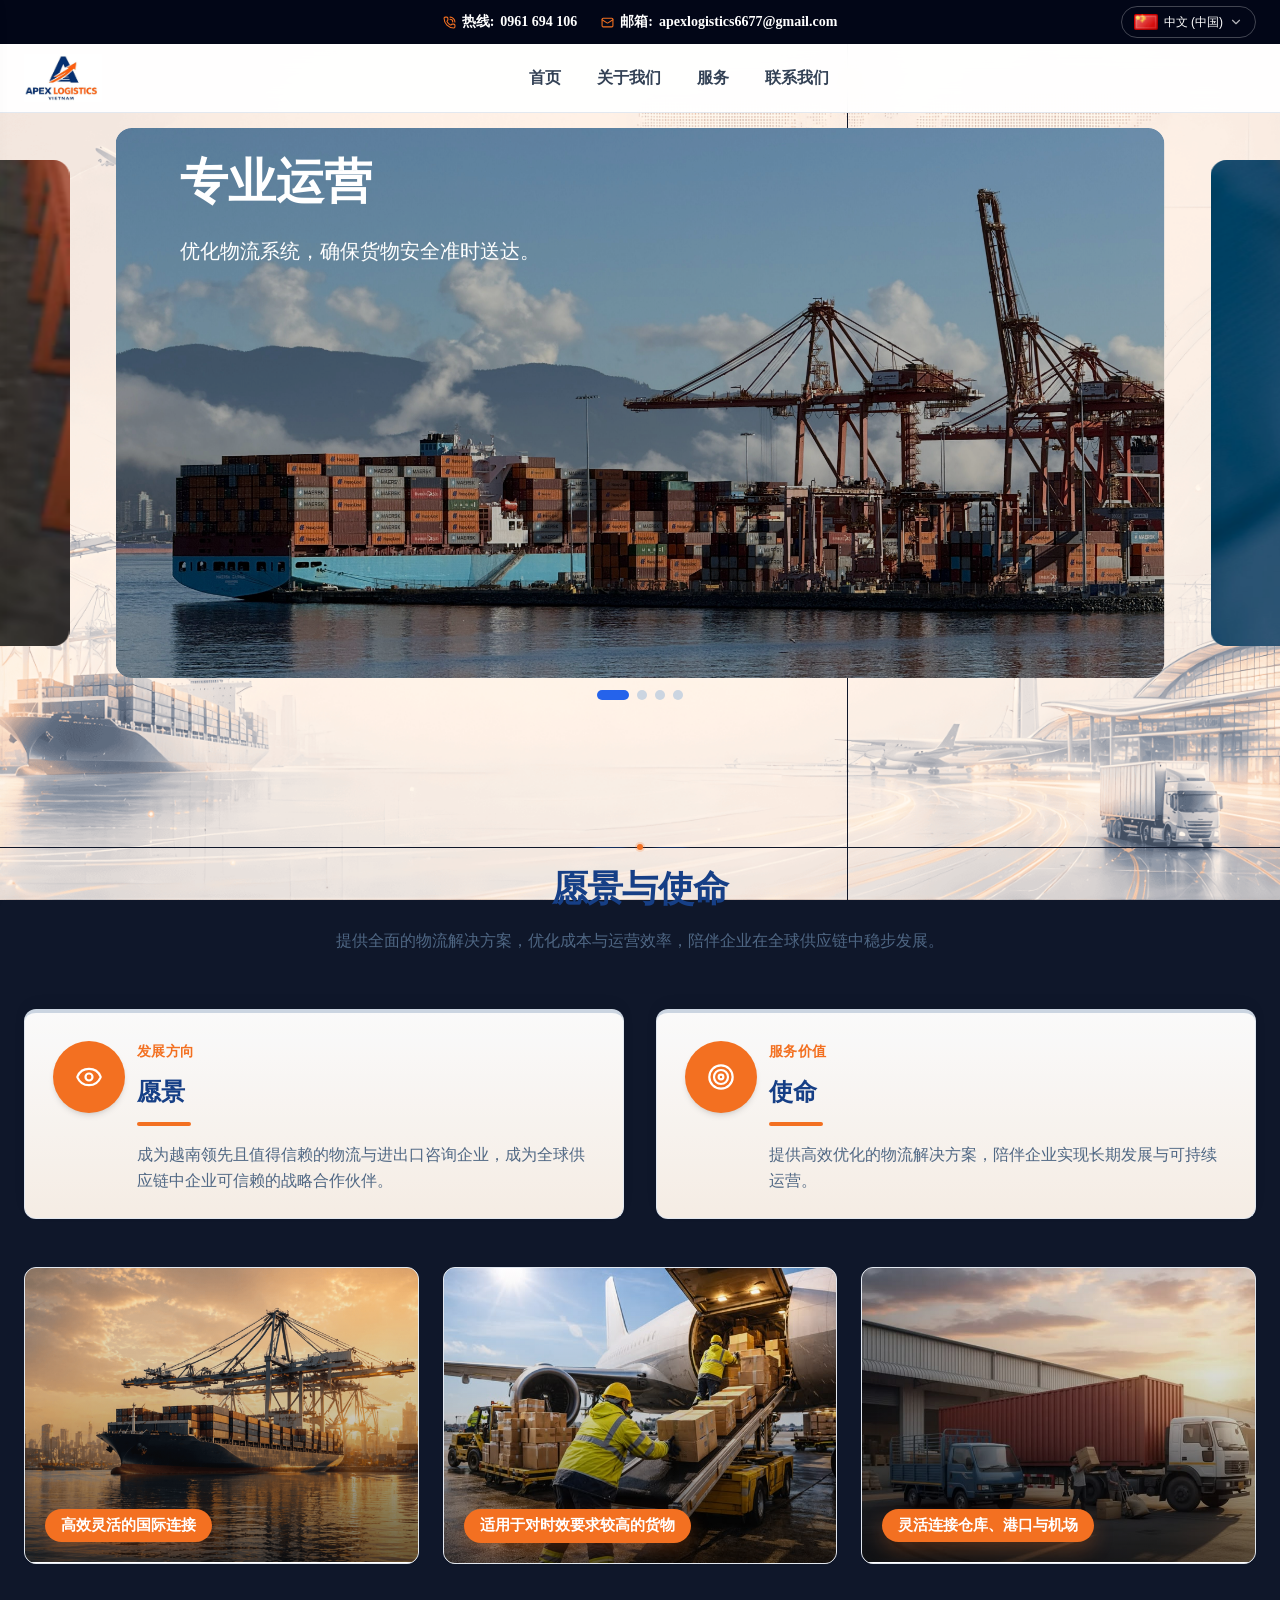
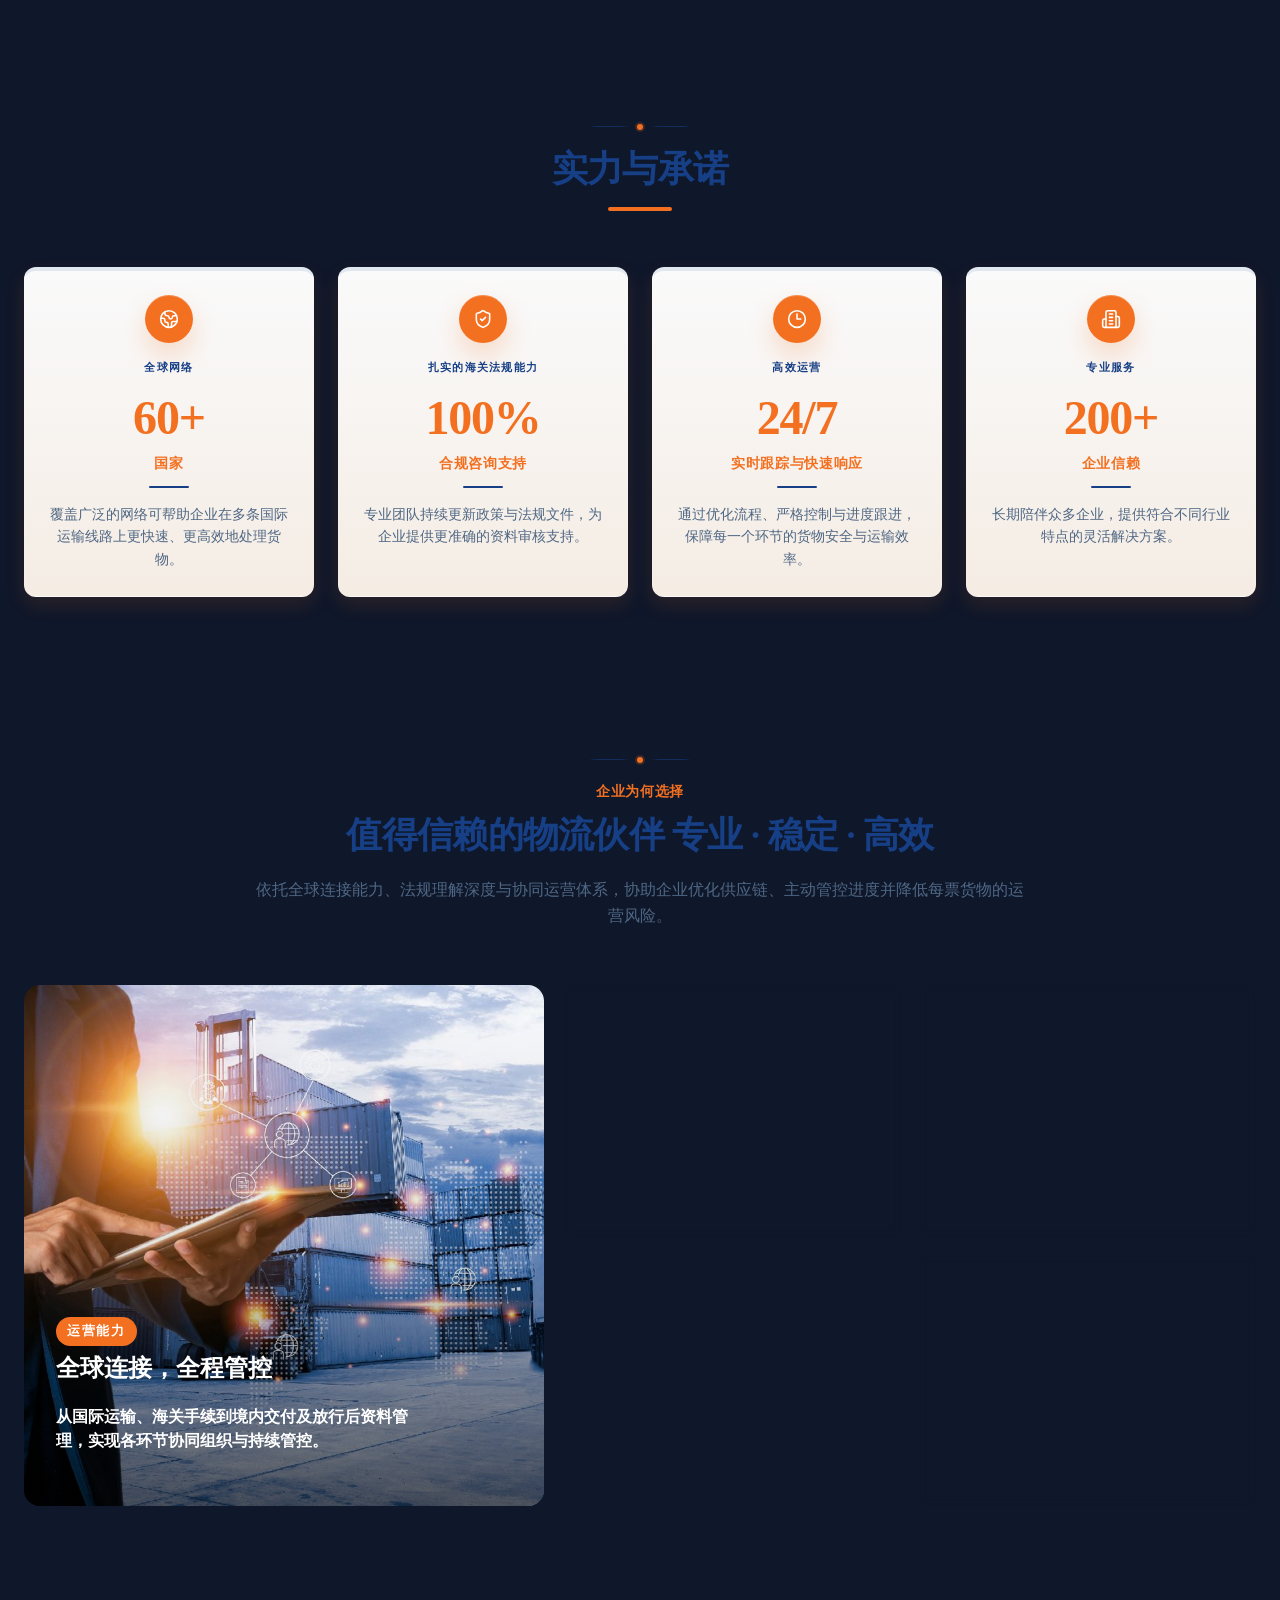
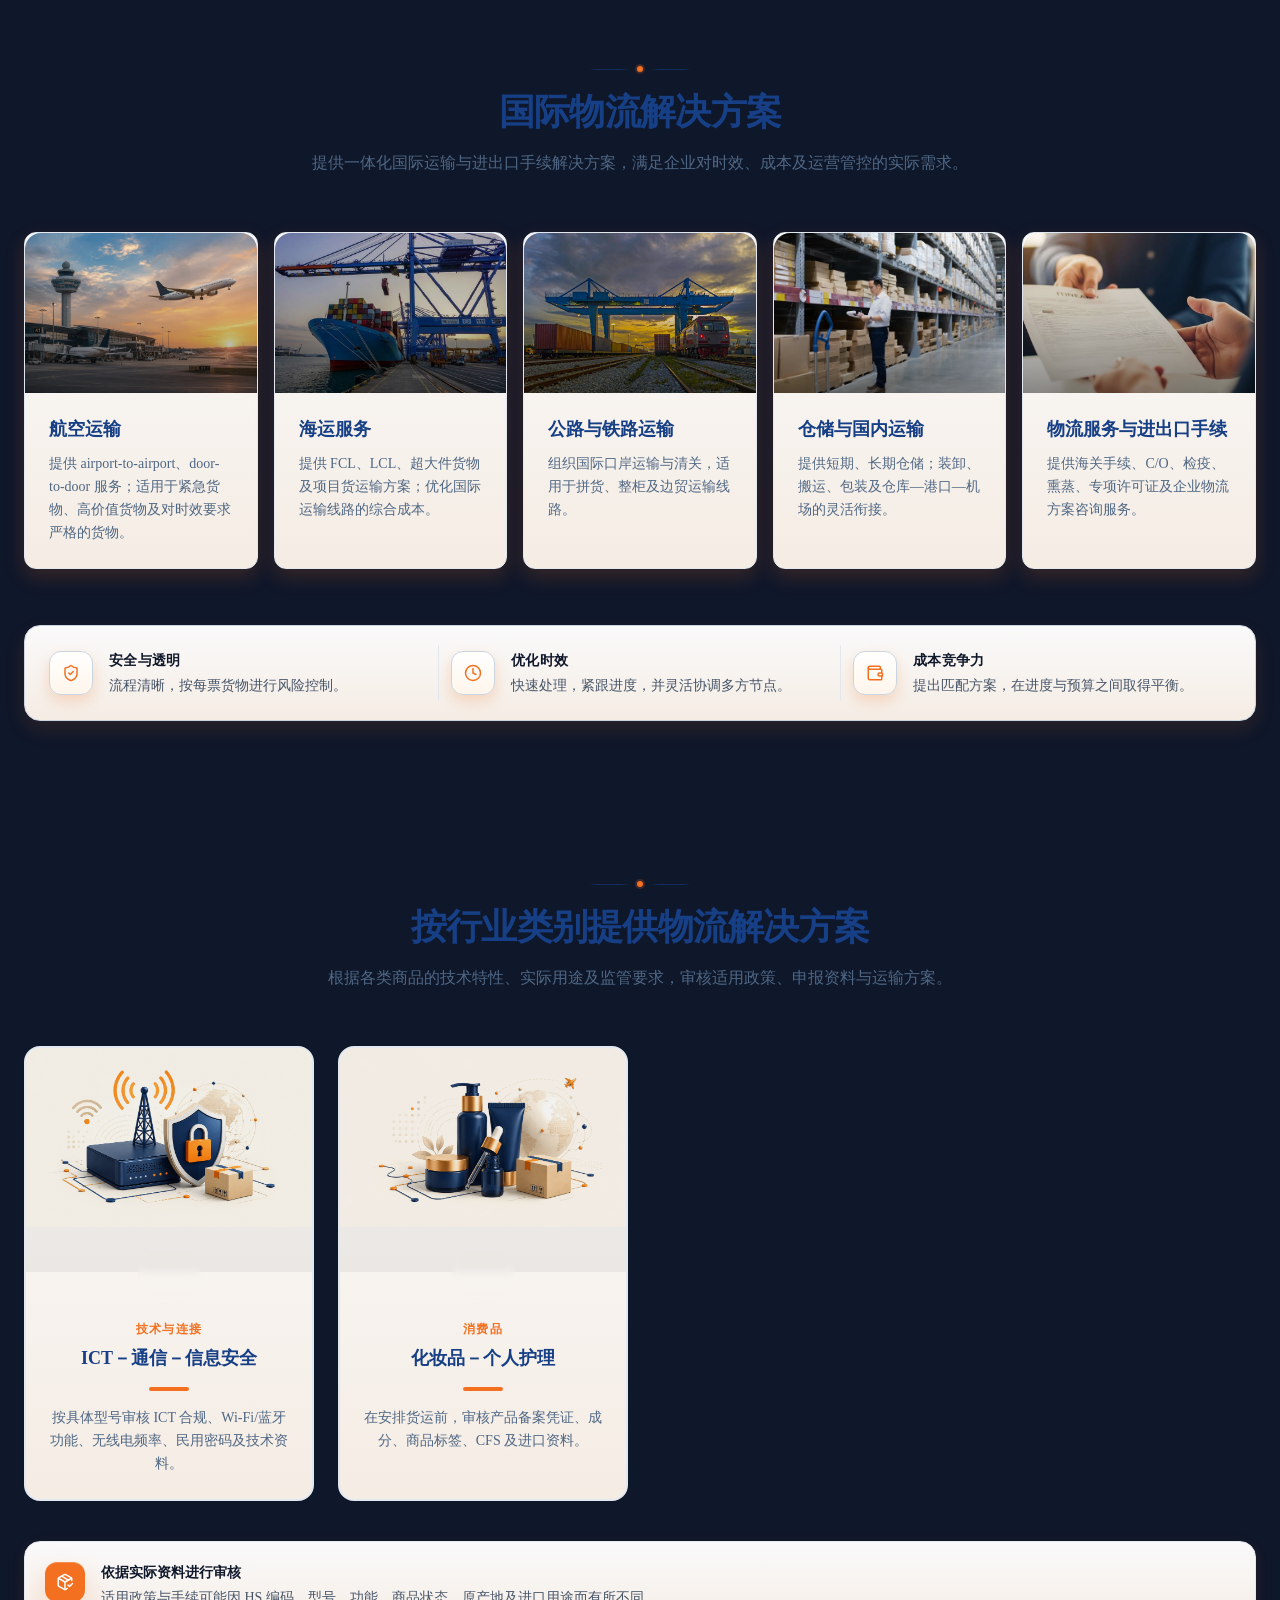
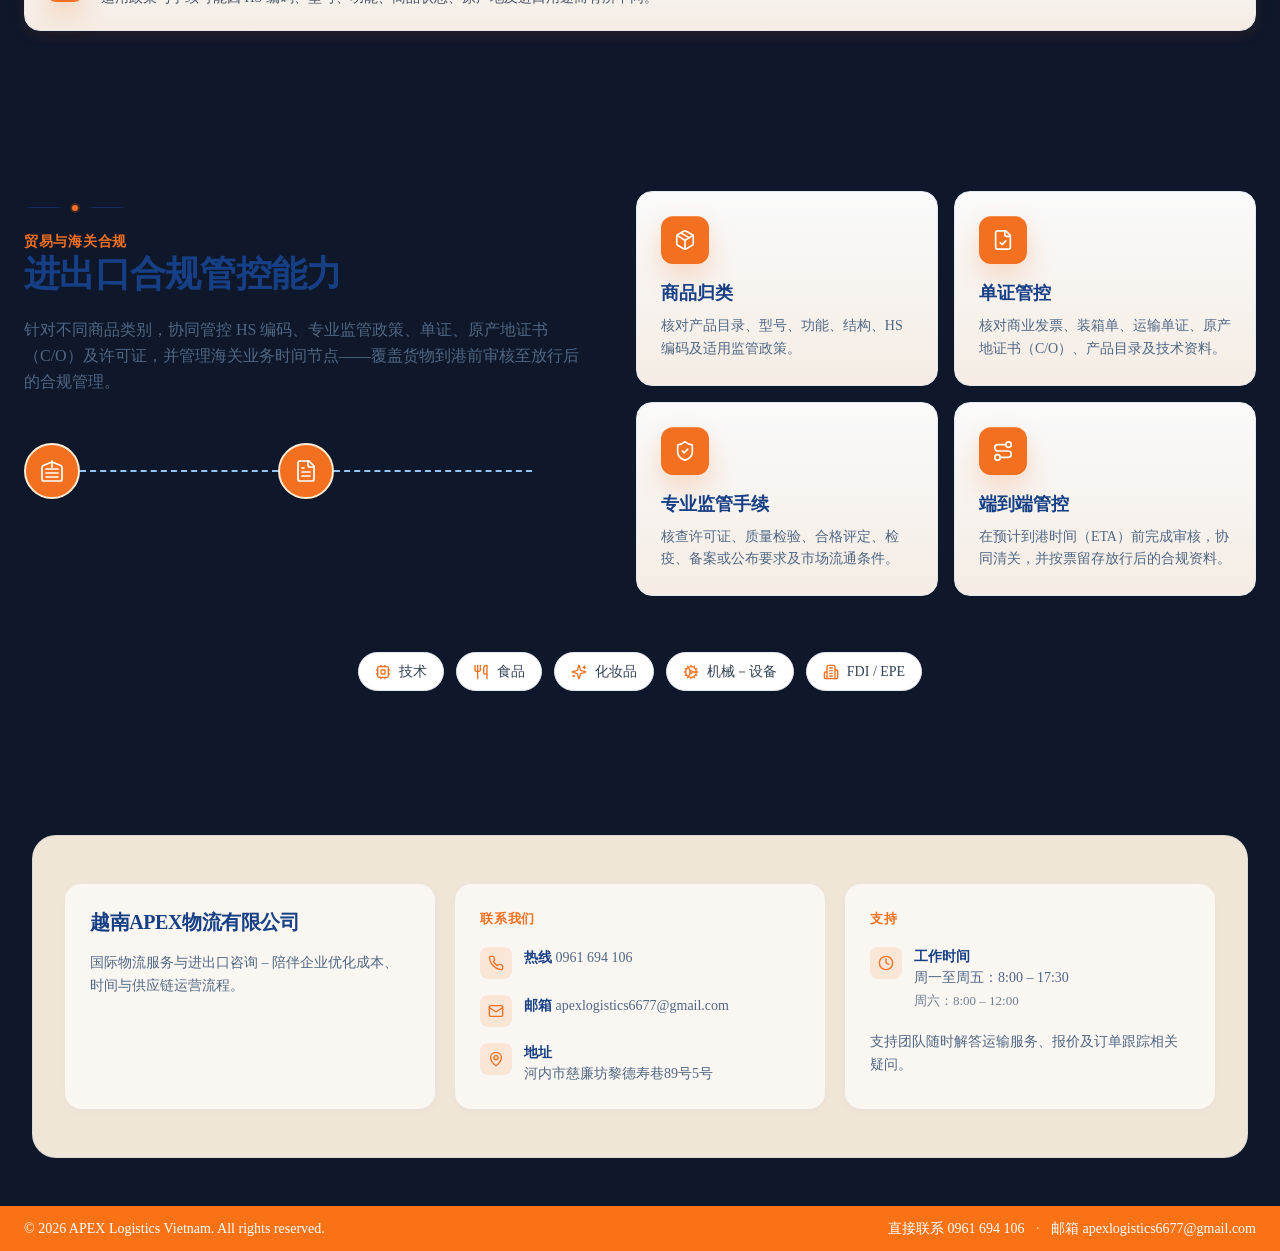
==== commit 1071156c: "Add scroll-to-top and fix mobile banner" ====
--- a/zh/index.html
+++ b/zh/index.html
@@ -51,6 +51,7 @@
     <link rel="stylesheet" href="../css/compliance.css">
     <link rel="stylesheet" href="../css/contact.css">
     <link rel="stylesheet" href="../css/footer.css">
+    <link rel="stylesheet" href="../css/scrolltop.css">
 </head>
 
 <body>
@@ -951,6 +952,31 @@
         </div>
     </footer>
 
+    <!-- Nút Scroll to Top -->
+    <button
+      id="scroll-to-top"
+      type="button"
+      aria-label="Quay lên đầu trang"
+      title="Quay lên đầu trang"
+      class="scroll-to-top"
+      style="display: none;"
+    >
+      <!-- Icon ChevronUp (SVG thay cho lucide-react) -->
+      <svg
+        xmlns="http://www.w3.org/2000/svg"
+        width="22"
+        height="22"
+        viewBox="0 0 24 24"
+        fill="none"
+        stroke="currentColor"
+        stroke-width="2.5"
+        stroke-linecap="round"
+        stroke-linejoin="round"
+      >
+        <path d="m18 15-6-6-6 6"/>
+      </svg>
+    </button>
+
     <script src="../js/header.js"></script>
     <script src="../js/banner.js"></script>
     <script src="../js/vision-mission.js"></script>
@@ -960,5 +986,6 @@
     <script src="../js/industries.js"></script>
     <script src="../js/compliance.js"></script>
     <script src="../js/footer.js"></script>
+    <script src="../js/scrolltop.js"></script>
 </body>
 </html>
--- a/css/scrolltop.css
+++ b/css/scrolltop.css
@@ -0,0 +1,40 @@
+.scroll-to-top {
+  position: fixed;
+  bottom: 1.25rem;
+  right: 1.25rem;
+  z-index: 999;
+  display: flex;
+  height: 2.75rem;
+  width: 2.75rem;
+  align-items: center;
+  justify-content: center;
+  cursor: pointer;
+  border: 1.5px solid #d1d5db;          /* border xám nhạt */
+  border-radius: 0.75rem;
+  background-color: #f8fafc;            /* nền rất nhạt */
+  color: #64748b;                       /* icon xám nhẹ */
+  box-shadow: 0 4px 12px rgba(0, 0, 0, 0.06);
+  transition: all 0.25s ease;
+}
+
+.scroll-to-top:hover {
+  transform: translateY(-0.25rem);
+  background-color: #e2e8f0;            /* hover nền đậm hơn một chút */
+  border-color: #94a3b8;
+  color: #475569;
+  box-shadow: 0 8px 20px rgba(0, 0, 0, 0.1);
+}
+
+.scroll-to-top:active {
+  transform: scale(0.95);
+}
+
+/* Responsive */
+@media (min-width: 640px) {
+  .scroll-to-top {
+    bottom: 1.5rem;
+    right: 1.5rem;
+    height: 3rem;
+    width: 3rem;
+  }
+}
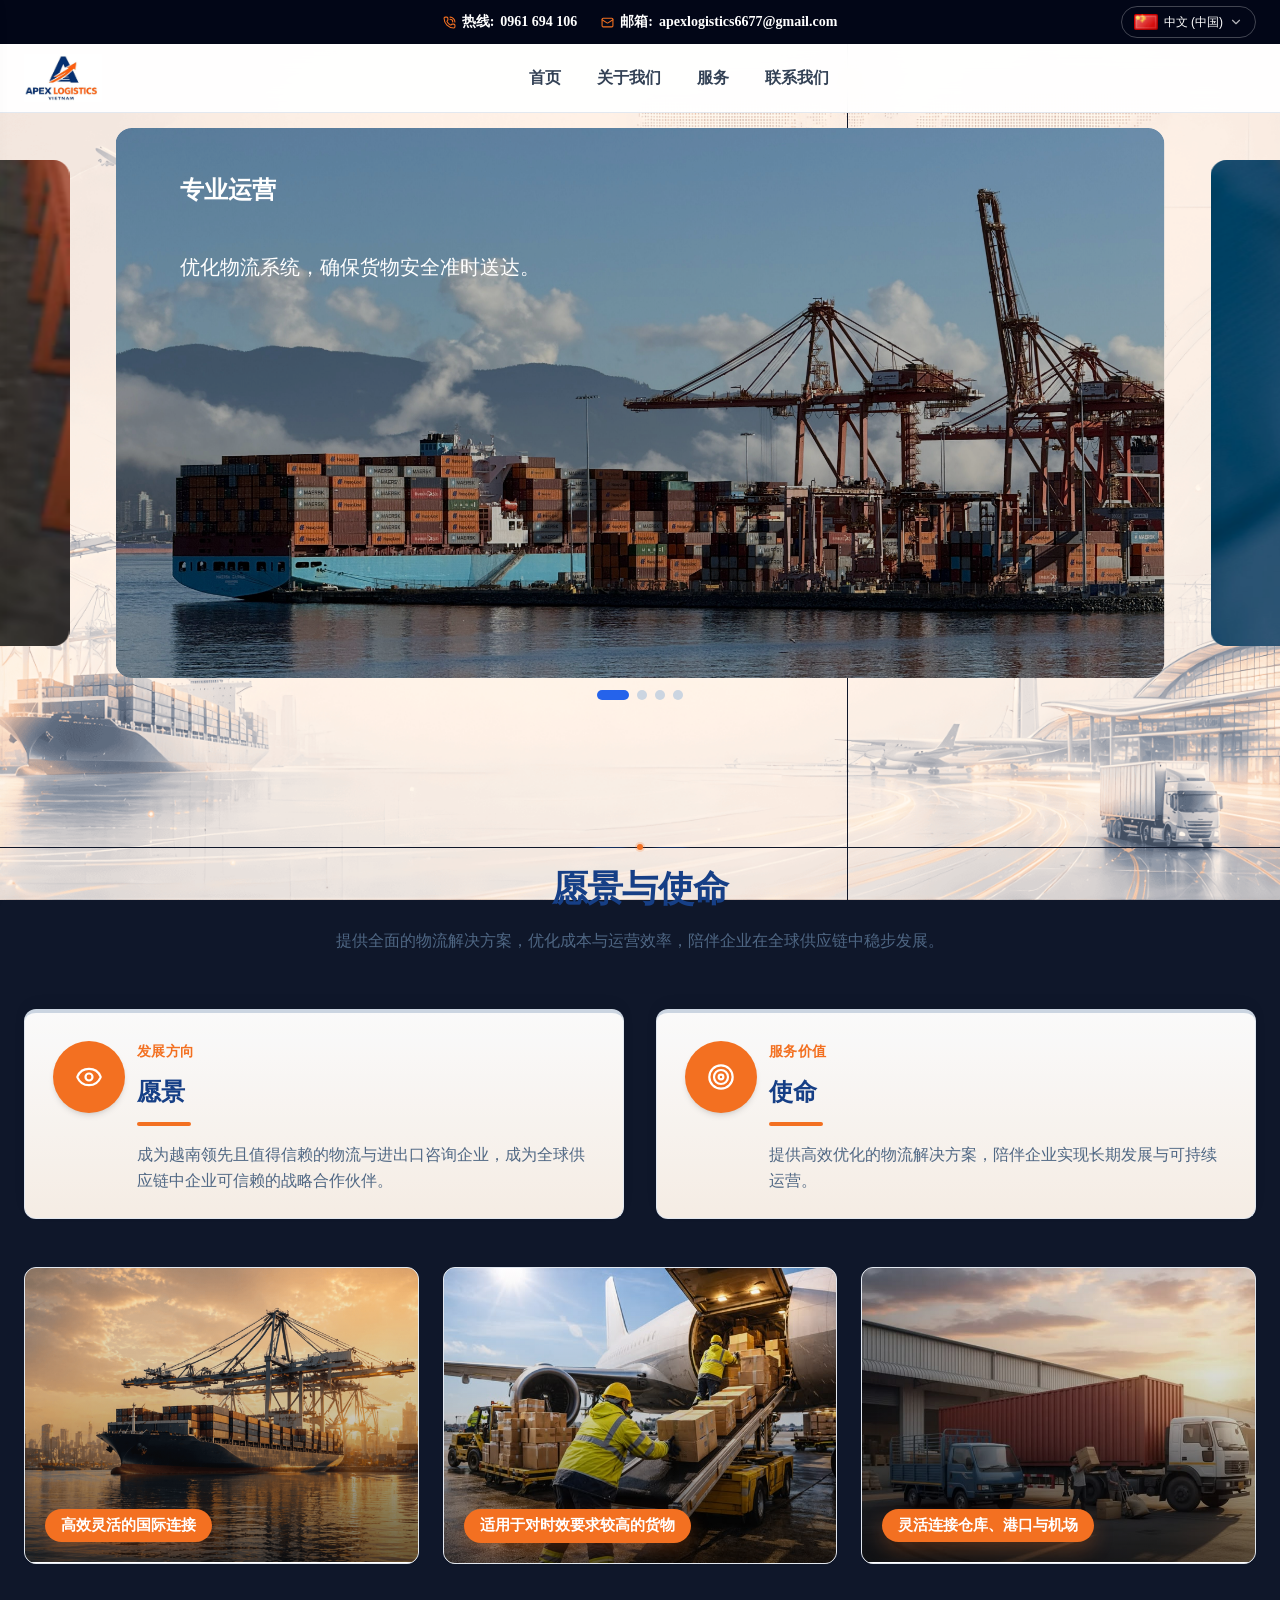
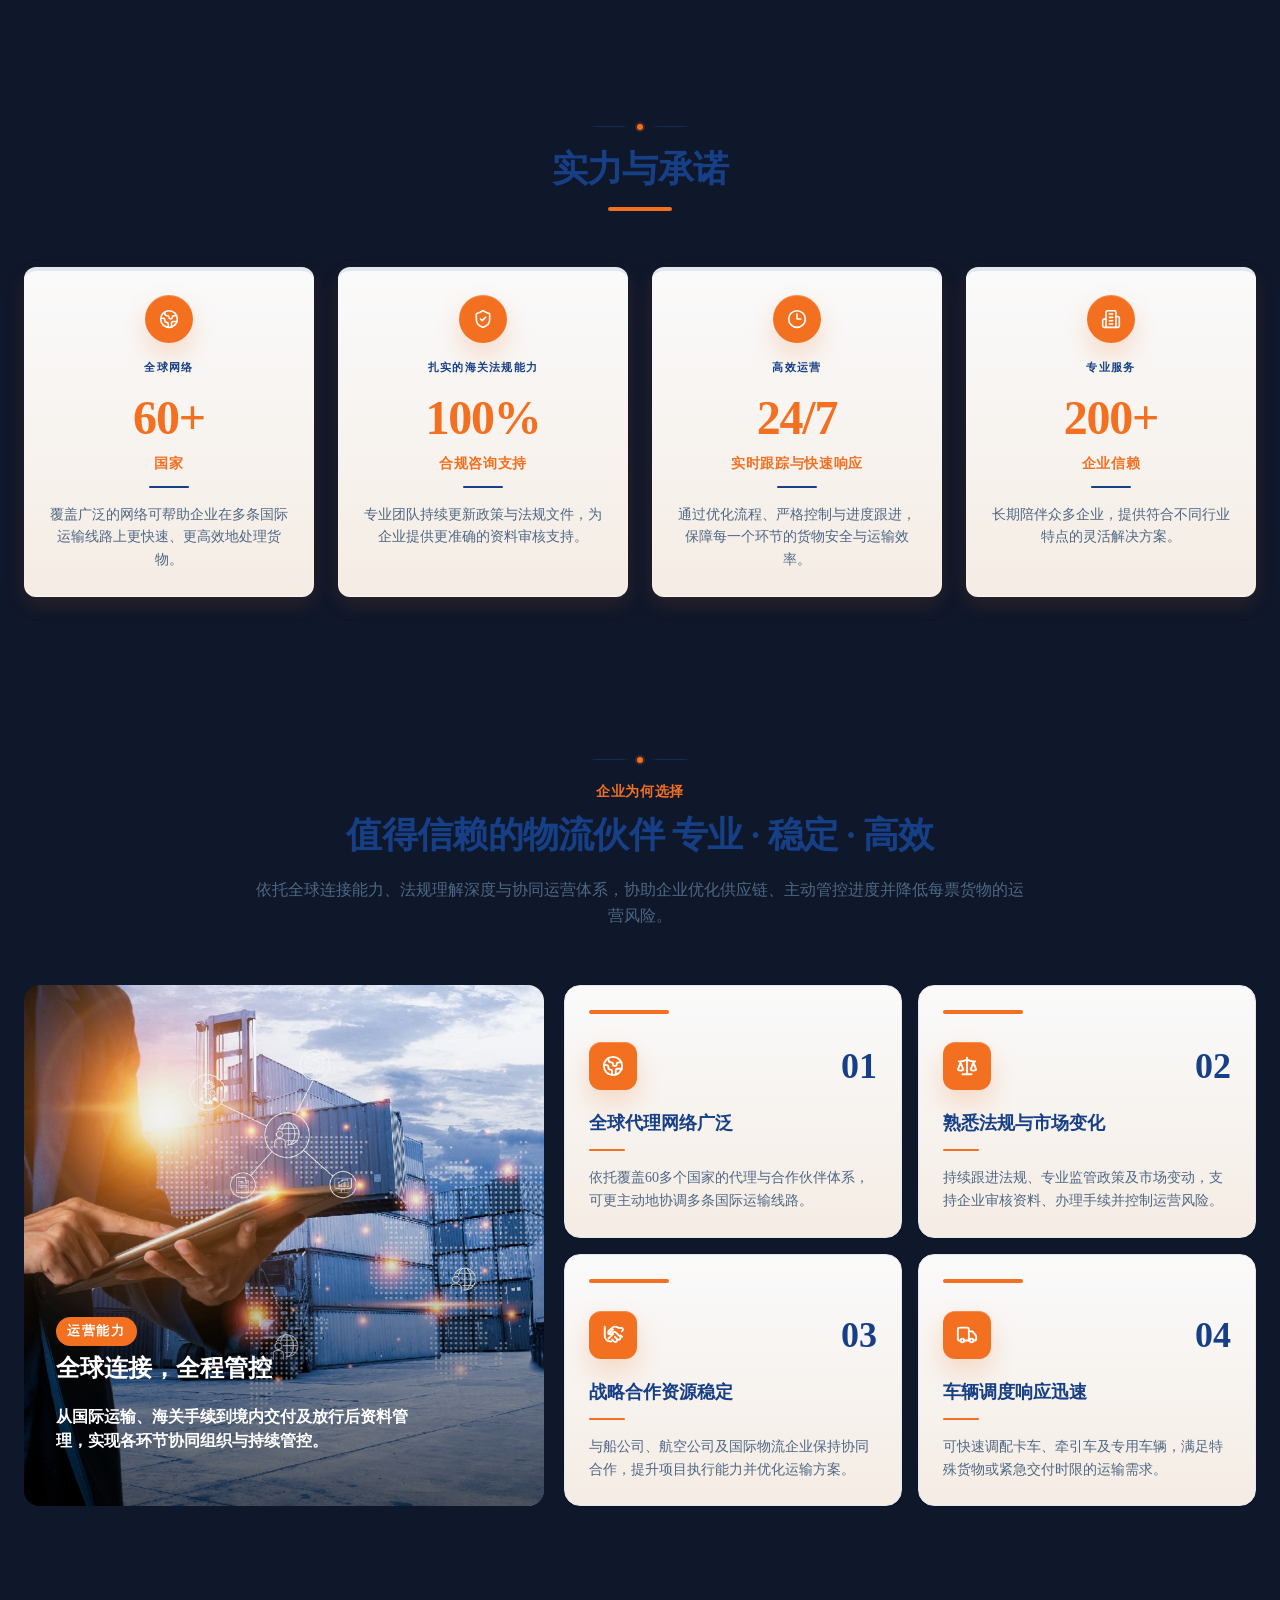
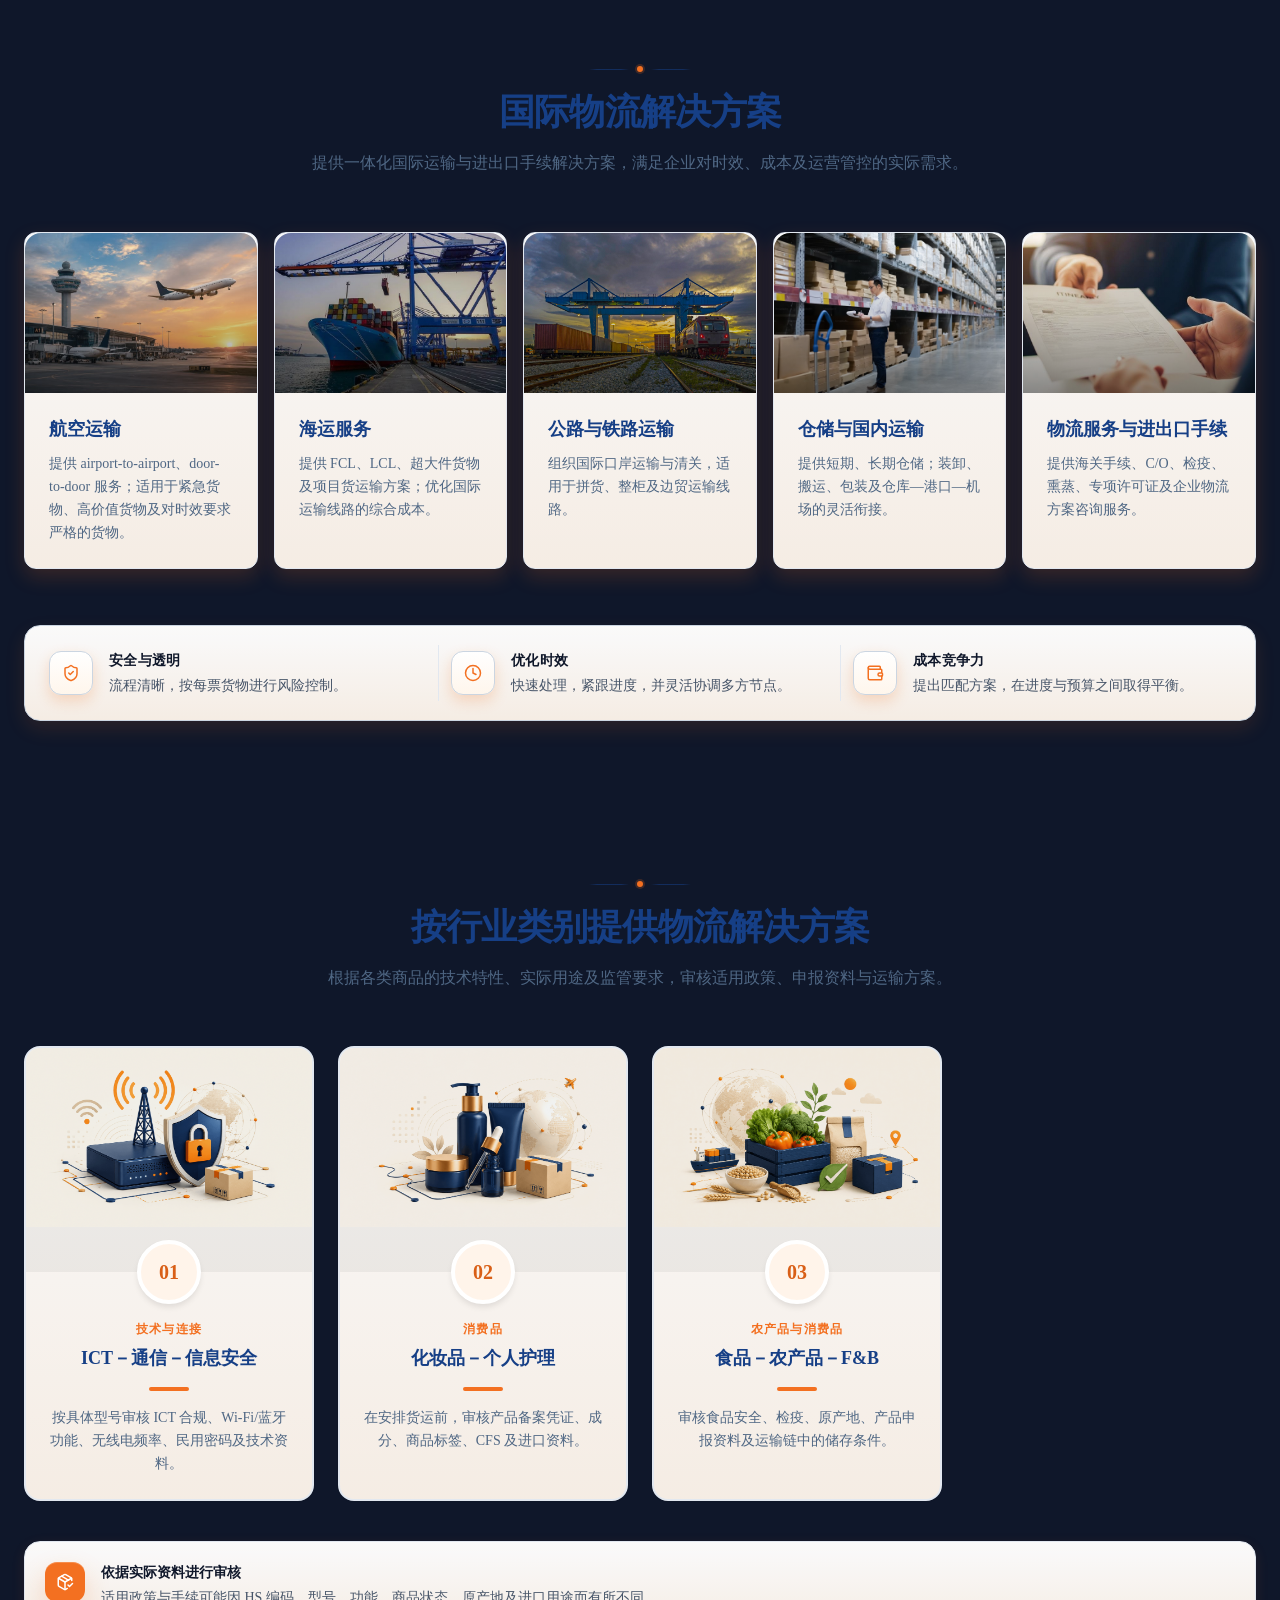
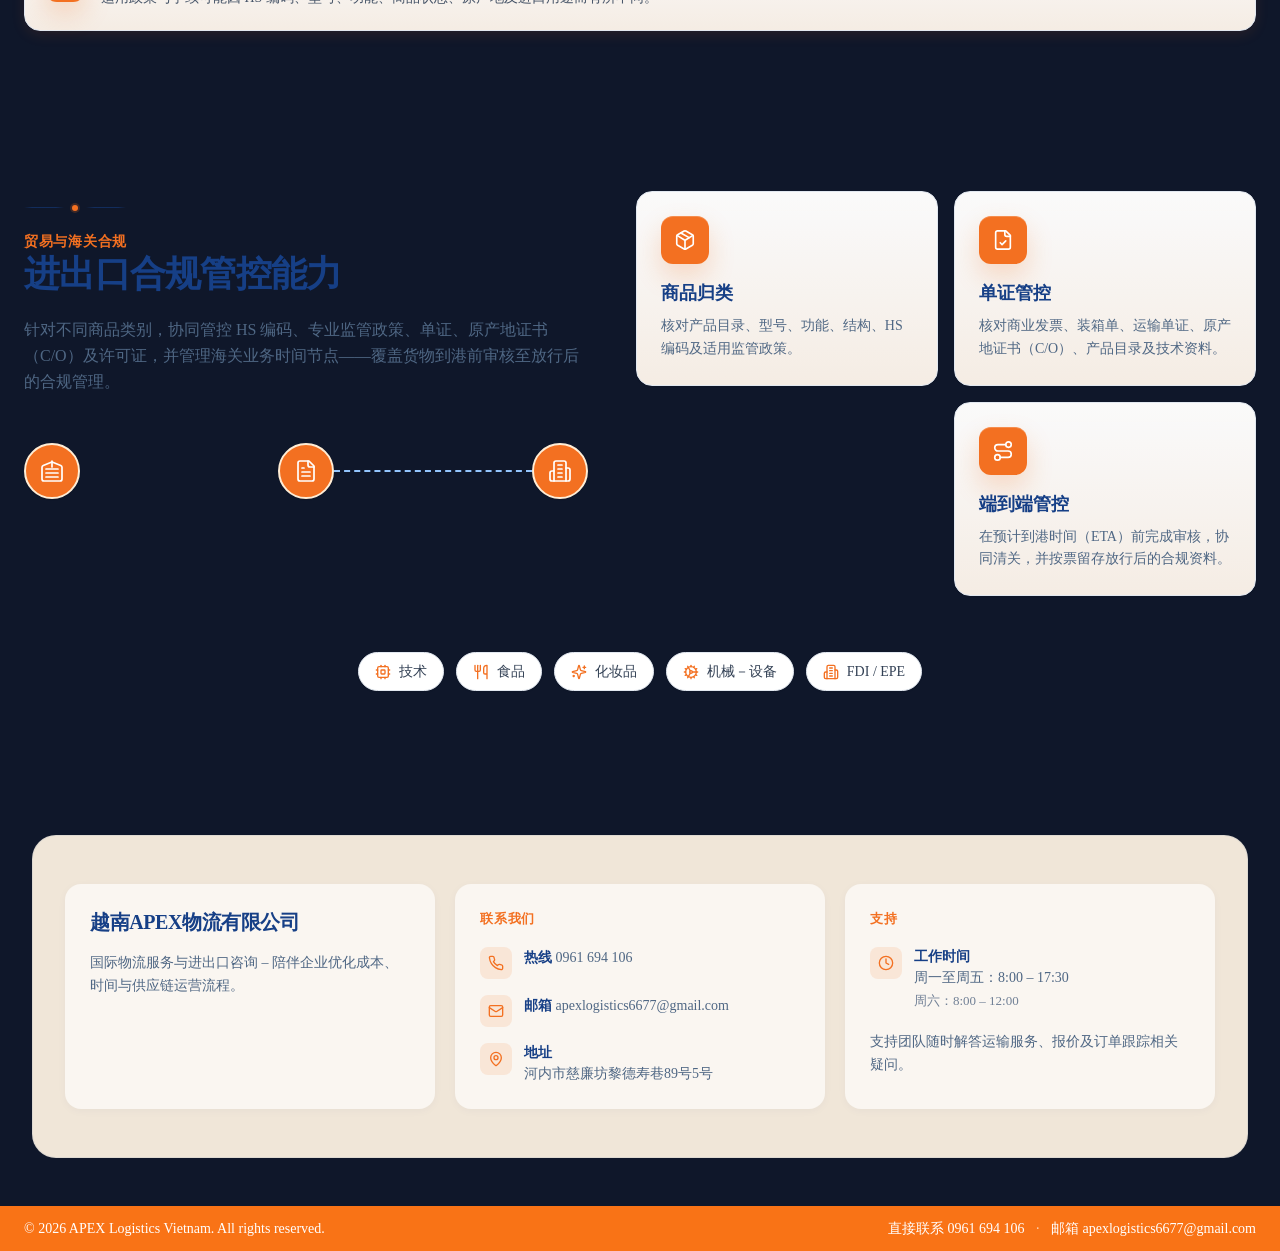
==== commit 176e68b2: "Update SEO metadata and improve accessibility for landing pages; add robots.txt and sitemap.xml" ====
--- a/zh/index.html
+++ b/zh/index.html
@@ -4,13 +4,11 @@
     <meta charset="UTF-8">
     <meta name="viewport" content="width=device-width, initial-scale=1.0">
 
-    <title>APEX LOGISTICS VIETNAM – 物流服务与进出口咨询</title>
-
-    <meta name="description" content="APEX LOGISTICS – 越南APEX物流有限公司提供物流解决方案、咨询与支持服务">
+    <title>APEX Logistics Vietnam | 物流与进出口服务</title>
+
+    <meta name="description" content="越南APEX物流有限公司提供国际运输、海关申报及进出口咨询服务，帮助企业优化供应链。">
 
     <meta name="robots" content="index, follow" />
-
-    <meta name="keywords" content="APEX LOGISTICS, APEX Logistics Vietnam, 物流公司, 物流服务, 越南物流, 报关服务, 运费咨询, 河内物流">
 
     <meta name="language" content="Chinese" />
     <meta name="geo.region" content="VN-HN" />
@@ -35,8 +33,32 @@
         property="og:url"
         content="https://apexlogvn.com/zh/"
     >
+    <meta property="og:image" content="https://apexlogvn.com/images/logo.jpg" />
+    <meta property="og:image:alt" content="APEX Logistics Vietnam" />
+    <meta name="twitter:card" content="summary_large_image" />
+    <meta name="twitter:title" content="APEX Logistics Vietnam | 物流与进出口服务" />
+    <meta name="twitter:description" content="提供国际运输、海关申报及进出口咨询服务。" />
+    <meta name="twitter:image" content="https://apexlogvn.com/images/logo.jpg" />
 
     <meta name="author" content="越南APEX物流有限公司" />
+
+        <script type="application/ld+json">
+        {
+            "@context": "https://schema.org",
+            "@type": "LocalBusiness",
+            "@id": "https://apexlogvn.com/zh/#business",
+            "name": "越南APEX物流有限公司",
+            "url": "https://apexlogvn.com/zh/",
+            "logo": "https://apexlogvn.com/images/logo.jpg",
+            "image": "https://apexlogvn.com/images/logo.jpg",
+            "description": "提供国际运输、海关申报及进出口咨询服务。",
+            "telephone": "+84961694106",
+            "email": "apexlogistics6677@gmail.com",
+            "address": {"@type": "PostalAddress", "streetAddress": "河内市慈廉坊黎德寿巷89号5号", "addressLocality": "河内", "addressCountry": "VN"},
+            "areaServed": "VN",
+            "availableLanguage": ["vi", "zh-CN"]
+        }
+        </script>
 
     <link rel="icon" type="image/png" sizes="32x32" href="../images/favicon-32x32.png" />
 
@@ -151,16 +173,17 @@
         <div id="mobileMenuBackdrop" class="mobile-menu-backdrop" aria-hidden="true"></div>
     </header>
 
-    <main>
+    <main id="home">
         <!-- Banner -->
         <section id="banner" class="banner" aria-label="主横幅">
+            <h1 class="seo-page-title">APEX Logistics Vietnam - 国际物流与进出口服务</h1>
             <div class="banner__mobile">
                 <div class="banner__mobile-track">
                     <div class="banner__mobile-slide is-active" data-index="0">
                         <img src="../images/banner-1.jpg" alt="专业运营" width="1600" height="900" loading="eager" decoding="async" draggable="false" />
                         <div class="banner__overlay"></div>
                         <div class="banner__content">
-                            <h1>专业运营</h1>
+                            <h2>专业运营</h2>
                             <p>优化物流系统，确保货物安全准时送达。</p>
                         </div>
                     </div>
@@ -168,7 +191,7 @@
                         <img src="../images/banner-2.jpg" alt="高精度" width="1600" height="900" loading="lazy" decoding="async" draggable="false" />
                         <div class="banner__overlay"></div>
                         <div class="banner__content">
-                            <h1>高精度</h1>
+                            <h2>高精度</h2>
                             <p>实时跟踪，严格控制每个环节，最大限度减少差错。</p>
                         </div>
                     </div>
@@ -176,7 +199,7 @@
                         <img src="../images/banner-3.jpg" alt="高效协同" width="1600" height="900" loading="lazy" decoding="async" draggable="false" />
                         <div class="banner__overlay"></div>
                         <div class="banner__content">
-                            <h1>高效协同</h1>
+                            <h2>高效协同</h2>
                             <p>全球各部门、合作伙伴与客户无缝连接。</p>
                         </div>
                     </div>
@@ -184,7 +207,7 @@
                         <img src="../images/banner-4.png" alt="值得信赖的合作伙伴" width="1600" height="900" loading="lazy" decoding="async" draggable="false" />
                         <div class="banner__overlay"></div>
                         <div class="banner__content">
-                            <h1>值得信赖的合作伙伴</h1>
+                            <h2>值得信赖的合作伙伴</h2>
                             <p>以透明和服务质量为基础，建立长期合作关系。</p>
                         </div>
                     </div>
@@ -200,7 +223,7 @@
                             </div>
                             <div class="banner__desktop-overlay"></div>
                             <div class="banner__desktop-content">
-                                <h1>专业运营</h1>
+                                <h2>专业运营</h2>
                                 <p>优化物流系统，确保货物安全准时送达。</p>
                             </div>
                         </div>
@@ -212,7 +235,7 @@
                             </div>
                             <div class="banner__desktop-overlay"></div>
                             <div class="banner__desktop-content">
-                                <h1>高精度</h1>
+                                <h2>高精度</h2>
                                 <p>实时跟踪，严格控制每个环节，最大限度减少差错。</p>
                             </div>
                         </div>
@@ -224,7 +247,7 @@
                             </div>
                             <div class="banner__desktop-overlay"></div>
                             <div class="banner__desktop-content">
-                                <h1>高效协同</h1>
+                                <h2>高效协同</h2>
                                 <p>全球各部门、合作伙伴与客户无缝连接。</p>
                             </div>
                         </div>
@@ -236,7 +259,7 @@
                             </div>
                             <div class="banner__desktop-overlay"></div>
                             <div class="banner__desktop-content">
-                                <h1>值得信赖的合作伙伴</h1>
+                                <h2>值得信赖的合作伙伴</h2>
                                 <p>以透明和服务质量为基础，建立长期合作关系。</p>
                             </div>
                         </div>
@@ -875,7 +898,7 @@
                     <div class="contact-col contact-col-info">
                         <h3 class="contact-heading">联系我们</h3>
                         <div class="contact-list">
-                            <div class="contact-item">
+                            <a href="tel:+84961694106" class="contact-item">
                                 <span class="contact-icon">
                                     <svg xmlns="http://www.w3.org/2000/svg" width="18" height="18" viewBox="0 0 24 24" fill="none" stroke="currentColor" stroke-width="2" stroke-linecap="round" stroke-linejoin="round">
                                         <path d="M22 16.92v3a2 2 0 0 1-2.18 2 19.79 19.79 0 0 1-8.63-3.07 19.5 19.5 0 0 1-6-6 19.79 19.79 0 0 1-3.07-8.67A2 2 0 0 1 4.11 2h3a2 2 0 0 1 2 1.72 12.84 12.84 0 0 0 .7 2.81 2 2 0 0 1-.45 2.11L8.09 9.91a16 16 0 0 0 6 6l1.27-1.27a2 2 0 0 1 2.11-.45 12.84 12.84 0 0 0 2.81.7A2 2 0 0 1 22 16.92z"/>
@@ -885,8 +908,8 @@
                                     <span class="contact-label">热线</span>
                                     <span class="contact-value">0961 694 106</span>
                                 </div>
-                            </div>
-                            <div class="contact-item">
+                            </a>
+                            <a href="mailto:apexlogistics6677@gmail.com" class="contact-item">
                                 <span class="contact-icon">
                                     <svg xmlns="http://www.w3.org/2000/svg" width="18" height="18" viewBox="0 0 24 24" fill="none" stroke="currentColor" stroke-width="2" stroke-linecap="round" stroke-linejoin="round">
                                         <rect width="20" height="16" x="2" y="4" rx="2"/>
@@ -897,7 +920,7 @@
                                     <span class="contact-label">邮箱</span>
                                     <span class="contact-value">apexlogistics6677@gmail.com</span>
                                 </div>
-                            </div>
+                            </a>
                             <div class="contact-item contact-item-static">
                                 <span class="contact-icon">
                                     <svg xmlns="http://www.w3.org/2000/svg" width="18" height="18" viewBox="0 0 24 24" fill="none" stroke="currentColor" stroke-width="2" stroke-linecap="round" stroke-linejoin="round">
--- a/css/style.css
+++ b/css/style.css
@@ -306,4 +306,16 @@
   .apex-ornament--sm span {
     width: 28px;
   }
+}
+
+.seo-page-title {
+  position: absolute;
+  width: 1px;
+  height: 1px;
+  padding: 0;
+  margin: -1px;
+  overflow: hidden;
+  clip: rect(0, 0, 0, 0);
+  white-space: nowrap;
+  border: 0;
 }
